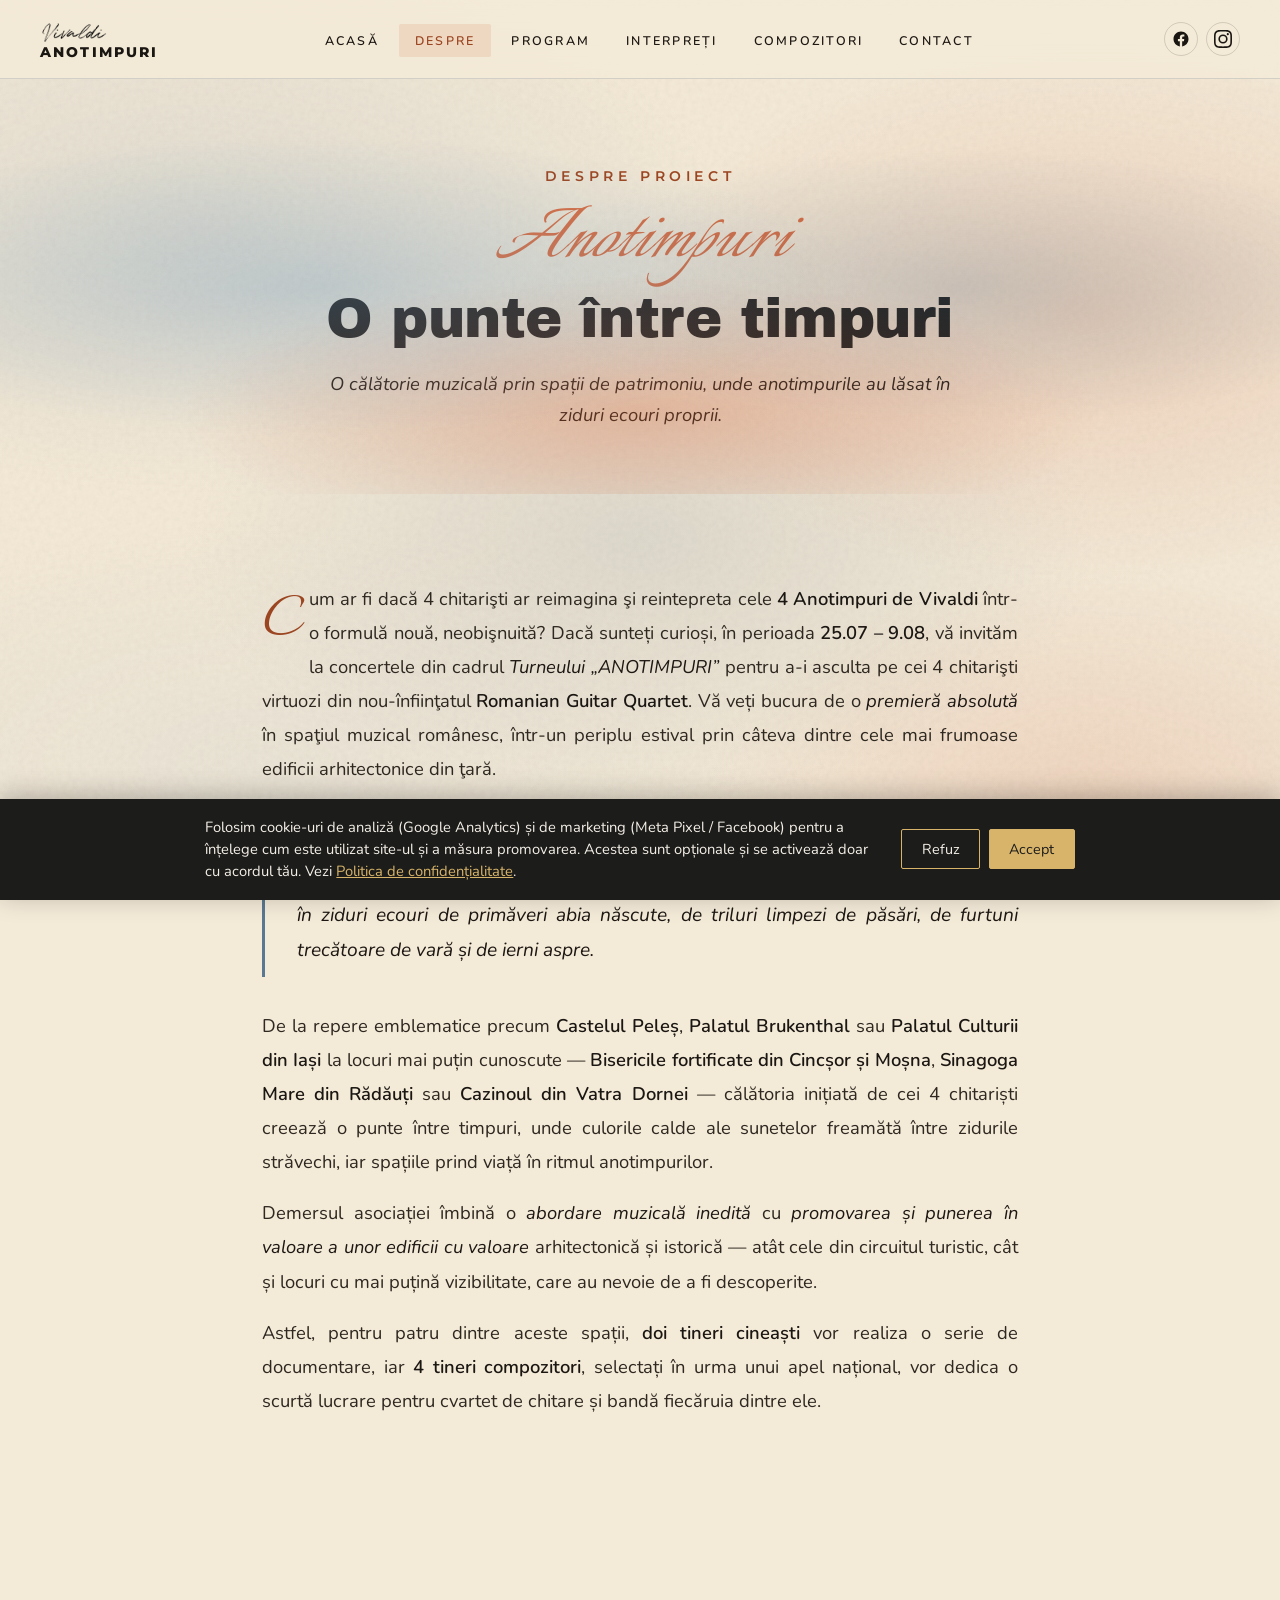
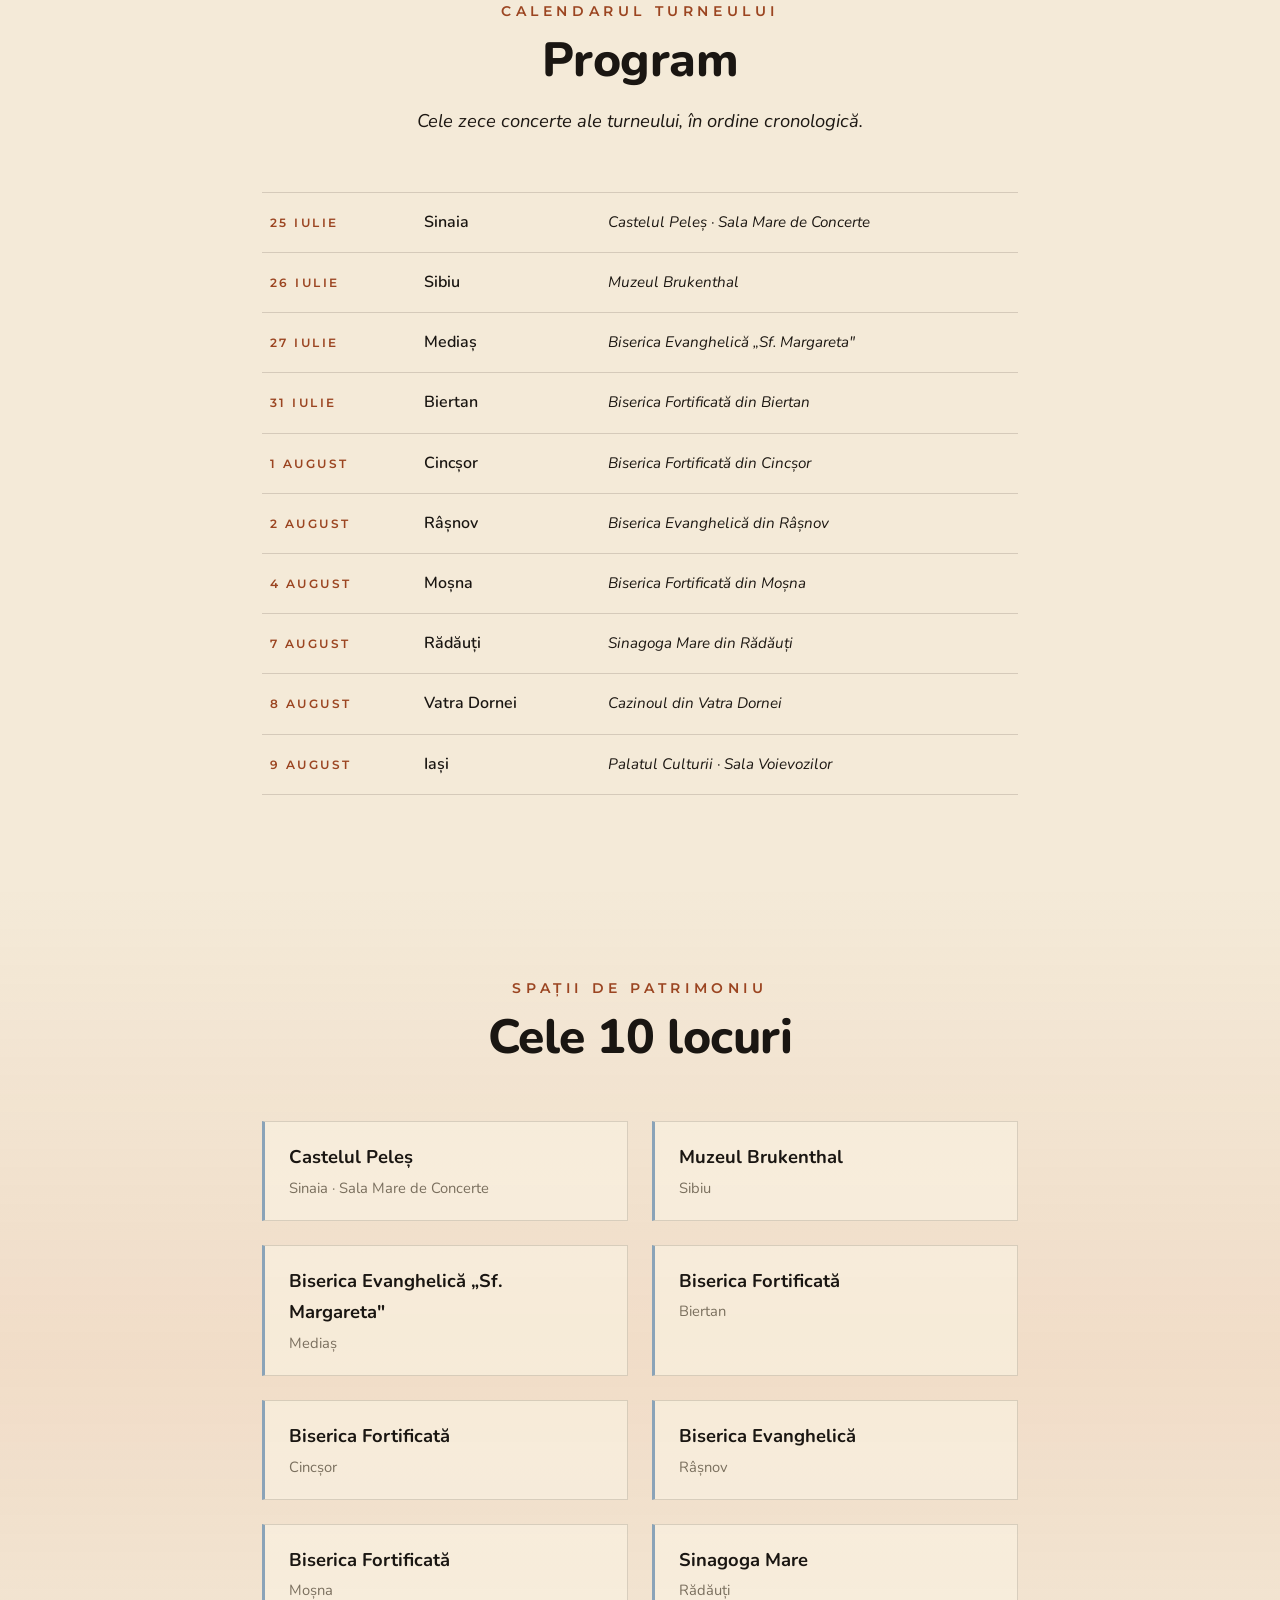
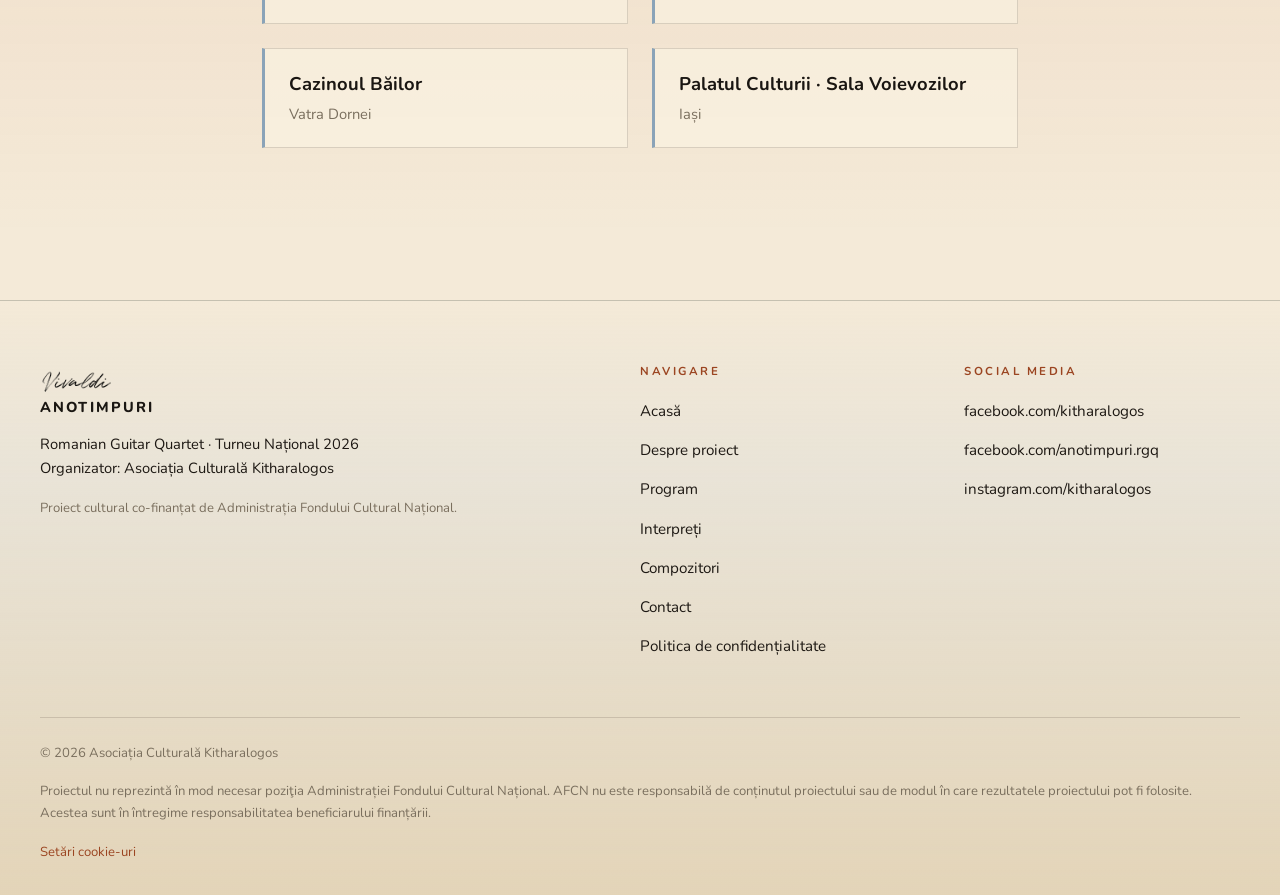
==== about.html @ 68e01230 "Update content and legal disclaimers across multiple pages; enhance cookie consent handling with Met" ====
<!DOCTYPE html>
<html lang="ro">
<head>
  <meta charset="UTF-8">
  <meta name="viewport" content="width=device-width, initial-scale=1.0">
  <title>Despre Proiect — ANOTIMPURI / Vivaldi · Romanian Guitar Quartet</title>
  <meta name="description" content="Despre turneul Anotimpuri: o călătorie muzicală prin 10 edificii de patrimoniu, cu lucrări noi pentru cvartet de chitare și bandă.">
  <link rel="stylesheet" href="css/styles.css">
</head>
<body>

  <!-- HEADER -->
  <header class="site-header">
    <div class="header-inner">
      <a href="index.html" class="site-logo">
        <span class="script-mark">Vivaldi</span>
        Anotimpuri
      </a>
      <nav class="site-nav" id="main-nav">
        <ul>
          <li><a href="index.html">Acasă</a></li>
          <li><a href="about.html" class="active">Despre</a></li>
          <li><a href="index.html#concerte">Program</a></li>
          <li><a href="index.html#muzicieni">Interpreți</a></li>
          <li><a href="index.html#compozitori">Compozitori</a></li>
          <li><a href="contact.html">Contact</a></li>
        </ul>
      </nav>
      <div class="header-social">
        <a href="https://www.facebook.com/anotimpuri.rgq" target="_blank" rel="noopener" aria-label="Facebook Anotimpuri">
          <svg viewBox="0 0 24 24" width="18" height="18" fill="currentColor" aria-hidden="true">
            <path d="M22 12c0-5.523-4.477-10-10-10S2 6.477 2 12c0 4.991 3.657 9.128 8.438 9.879V14.89h-2.54V12h2.54V9.797c0-2.506 1.492-3.89 3.777-3.89 1.094 0 2.238.195 2.238.195v2.46h-1.261c-1.243 0-1.63.771-1.63 1.562V12h2.773l-.443 2.89h-2.33v6.989C18.343 21.128 22 16.991 22 12z"/>
          </svg>
        </a>
        <a href="https://www.instagram.com/kitharalogos/" target="_blank" rel="noopener" aria-label="Instagram Kitharalogos">
          <svg viewBox="0 0 24 24" width="18" height="18" fill="currentColor" aria-hidden="true">
            <path d="M12 2.163c3.204 0 3.584.012 4.85.07 1.366.062 2.633.336 3.608 1.311.975.975 1.249 2.242 1.311 3.608.058 1.266.07 1.646.07 4.85s-.012 3.584-.07 4.85c-.062 1.366-.336 2.633-1.311 3.608-.975.975-2.242 1.249-3.608 1.311-1.266.058-1.646.07-4.85.07s-3.584-.012-4.85-.07c-1.366-.062-2.633-.336-3.608-1.311-.975-.975-1.249-2.242-1.311-3.608-.058-1.266-.07-1.646-.07-4.85s.012-3.584.07-4.85c.062-1.366.336-2.633 1.311-3.608.975-.975 2.242-1.249 3.608-1.311 1.266-.058 1.646-.07 4.85-.07M12 0C8.741 0 8.332.014 7.052.072 5.197.157 3.355.673 2.014 2.014.673 3.355.157 5.197.072 7.052.014 8.332 0 8.741 0 12s.014 3.668.072 4.948c.085 1.855.601 3.697 1.942 5.038 1.341 1.341 3.183 1.857 5.038 1.942C8.332 23.986 8.741 24 12 24s3.668-.014 4.948-.072c1.855-.085 3.697-.601 5.038-1.942 1.341-1.341 1.857-3.183 1.942-5.038.058-1.28.072-1.689.072-4.948s-.014-3.668-.072-4.948c-.085-1.855-.601-3.697-1.942-5.038C20.645.673 18.803.157 16.948.072 15.668.014 15.259 0 12 0zm0 5.838a6.162 6.162 0 100 12.324 6.162 6.162 0 000-12.324zM12 16a4 4 0 110-8 4 4 0 010 8zm6.406-11.845a1.44 1.44 0 100 2.881 1.44 1.44 0 000-2.881z"/>
          </svg>
        </a>
      </div>
      <button class="hamburger" id="hamburger" aria-label="Deschide meniul">
        <span></span><span></span><span></span>
      </button>
    </div>
  </header>

  <main>

    <!-- PAGE HERO -->
    <section class="page-hero">
      <div class="container container--narrow">
        <span class="eyebrow">Despre proiect</span>
        <div class="script">Anotimpuri</div>
        <h1>O punte între timpuri</h1>
        <p class="subtitle">
          O călătorie muzicală prin spații de patrimoniu, unde anotimpurile au lăsat
          în ziduri ecouri proprii.
        </p>
      </div>
    </section>

    <!-- CONCEPT -->
    <section class="section">
      <div class="container container--narrow">
        <div class="about-text reveal">
          <p>
            Cum ar fi dacă 4 chitarişti ar reimagina şi reintepreta cele <strong>4 Anotimpuri de Vivaldi</strong>
             într-o formulă nouă, neobişnuită? Dacă sunteți curioși, în perioada <strong>25.07 – 9.08</strong>, vă invităm
              la concertele din cadrul <em>Turneului „ANOTIMPURI”</em> pentru a-i asculta pe cei 4 chitarişti virtuozi din 
              nou-înfiinţatul <strong>Romanian Guitar Quartet</strong>.  Vă veți bucura de o <em>premieră absolută</em> 
              în spaţiul muzical românesc, într-un periplu estival prin câteva dintre cele mai frumoase edificii arhitectonice din ţară.
          </p>

          <div class="quote-block">
            <em>Asociaţia Culturală Kitharalogos</em> propune o călătorie muzicală – 
            10 concerte în spații de patrimoniu, unde anotimpurile — asemenea lucrărilor lui
            Vivaldi — au lăsat în ziduri ecouri de primăveri abia născute, de triluri limpezi
            de păsări, de furtuni trecătoare de vară și de ierni aspre.
          </div>

          <p>
            De la repere emblematice precum <strong>Castelul Peleș</strong>, <strong>Palatul
            Brukenthal</strong> sau <strong>Palatul Culturii din Iași</strong> la locuri mai
            puțin cunoscute — <strong>Bisericile fortificate din Cincșor și Moșna</strong>,
            <strong>Sinagoga Mare din Rădăuți</strong> sau <strong>Cazinoul din Vatra
            Dornei</strong> — călătoria inițiată de cei 4 chitariști creează o punte între
            timpuri, unde culorile calde ale sunetelor freamătă între zidurile străvechi,
            iar spațiile prind viață în ritmul anotimpurilor.
          </p>

          <p>
            Demersul asociației îmbină o <em>abordare muzicală inedită</em> cu
            <em>promovarea și punerea în valoare a unor edificii cu valoare</em> arhitectonică și
            istorică — atât cele din circuitul turistic, cât și locuri cu mai puțină
            vizibilitate, care au nevoie de a fi descoperite.
          </p>

          <p>
            Astfel, pentru patru dintre aceste spații, <strong>doi tineri cineaști</strong>
            vor realiza o serie de documentare, iar <strong>4 tineri compozitori</strong>,
            selectați în urma unui apel național, vor dedica o scurtă lucrare pentru cvartet de
            chitare și bandă fiecăruia dintre ele.
          </p>
        </div>
      </div>
    </section>


    <!-- PROGRAM (compact view) -->
    <section class="section">
      <div class="container container--narrow">
        <div class="section-header reveal">
          <span class="eyebrow">Calendarul turneului</span>
          <h2>Program</h2>
          <p>Cele zece concerte ale turneului, în ordine cronologică.</p>
        </div>
        <ol class="program-list reveal">
          <li><span class="program-date">25 iulie</span><span class="program-city">Sinaia</span><span class="program-venue">Castelul Peleș · Sala Mare de Concerte</span></li>
          <li><span class="program-date">26 iulie</span><span class="program-city">Sibiu</span><span class="program-venue">Muzeul Brukenthal</span></li>
          <li><span class="program-date">27 iulie</span><span class="program-city">Mediaș</span><span class="program-venue">Biserica Evanghelică „Sf. Margareta"</span></li>
          <li><span class="program-date">31 iulie</span><span class="program-city">Biertan</span><span class="program-venue">Biserica Fortificată din Biertan</span></li>
          <li><span class="program-date">1 august</span><span class="program-city">Cincșor</span><span class="program-venue">Biserica Fortificată din Cincșor</span></li>
          <li><span class="program-date">2 august</span><span class="program-city">Râșnov</span><span class="program-venue">Biserica Evanghelică din Râșnov</span></li>
          <li><span class="program-date">4 august</span><span class="program-city">Moșna</span><span class="program-venue">Biserica Fortificată din Moșna</span></li>
          <li><span class="program-date">7 august</span><span class="program-city">Rădăuți</span><span class="program-venue">Sinagoga Mare din Rădăuți</span></li>
          <li><span class="program-date">8 august</span><span class="program-city">Vatra Dornei</span><span class="program-venue">Cazinoul din Vatra Dornei</span></li>
          <li><span class="program-date">9 august</span><span class="program-city">Iași</span><span class="program-venue">Palatul Culturii · Sala Voievozilor</span></li>
        </ol>
      </div>
    </section>

    <!-- VENUES -->
    <section class="section section--warm">
      <div class="container container--narrow">
        <div class="section-header reveal">
          <span class="eyebrow">Spații de patrimoniu</span>
          <h2>Cele 10 locuri</h2>
        </div>
        <div class="venue-list reveal">
          <div class="venue-item">
            <div class="name">Castelul Peleș</div>
            <div class="loc">Sinaia · Sala Mare de Concerte</div>
          </div>
          <div class="venue-item">
            <div class="name">Muzeul Brukenthal</div>
            <div class="loc">Sibiu</div>
          </div>
          <div class="venue-item">
            <div class="name">Biserica Evanghelică „Sf. Margareta"</div>
            <div class="loc">Mediaș</div>
          </div>
          <div class="venue-item">
            <div class="name">Biserica Fortificată</div>
            <div class="loc">Biertan</div>
          </div>
          <div class="venue-item">
            <div class="name">Biserica Fortificată</div>
            <div class="loc">Cincșor</div>
          </div>
          <div class="venue-item">
            <div class="name">Biserica Evanghelică</div>
            <div class="loc">Râșnov</div>
          </div>
          <div class="venue-item">
            <div class="name">Biserica Fortificată</div>
            <div class="loc">Moșna</div>
          </div>
          <div class="venue-item">
            <div class="name">Sinagoga Mare</div>
            <div class="loc">Rădăuți</div>
          </div>
          <div class="venue-item">
            <div class="name">Cazinoul Băilor</div>
            <div class="loc">Vatra Dornei</div>
          </div>
          <div class="venue-item">
            <div class="name">Palatul Culturii · Sala Voievozilor</div>
            <div class="loc">Iași</div>
          </div>
        </div>
      </div>
    </section>

  </main>

  <!-- FOOTER -->
  <footer class="site-footer">
    <div class="footer-inner">
      <div class="footer-grid">
        <div class="footer-brand">
          <span class="logo">
            <span class="script-mark">Vivaldi</span>
            Anotimpuri
          </span>
          <p>
            Romanian Guitar Quartet · Turneu Național 2026<br>
            Organizator: Asociația Culturală Kitharalogos
          </p>
          <p style="font-size:0.82rem; margin-top:1rem; color:var(--warm-grey);">
            Proiect cultural co-finanțat de Administrația Fondului Cultural Național.
          </p>
        </div>
        <div class="footer-col">
          <h4>Navigare</h4>
          <ul>
            <li><a href="index.html">Acasă</a></li>
            <li><a href="about.html">Despre proiect</a></li>
            <li><a href="index.html#concerte">Program</a></li>
            <li><a href="index.html#interpreti">Interpreți</a></li>
            <li><a href="index.html#compozitori">Compozitori</a></li>
            <li><a href="contact.html">Contact</a></li>
            <li><a href="confidentialitate.html">Politica de confidențialitate</a></li>
          </ul>
        </div>
        <div class="footer-col">
          <h4>Social media</h4>
          <ul>
            <li><a href="https://www.facebook.com/kitharalogos" target="_blank" rel="noopener">facebook.com/kitharalogos</a></li>
            <li><a href="https://www.facebook.com/anotimpuri.rgq" target="_blank" rel="noopener">facebook.com/anotimpuri.rgq</a></li>
            <li><a href="https://www.instagram.com/kitharalogos/" target="_blank" rel="noopener">instagram.com/kitharalogos</a></li>
          </ul>
        </div>
      </div>
      <div class="footer-bottom">
        <span>© 2026 Asociația Culturală Kitharalogos</span>
        <span>Proiectul nu reprezintă în mod necesar poziţia Administrației Fondului Cultural Național. AFCN nu este responsabilă de conținutul proiectului sau de modul în care rezultatele proiectului pot fi folosite. Acestea sunt în întregime responsabilitatea beneficiarului finanțării.</span>
      </div>
    </div>
  </footer>

  <script src="js/main.js" defer></script>
</body>
</html>
---- css/styles.css ----
/* =============================================
   STYLES.CSS — Anotimpuri / Vivaldi
   Romanian Guitar Quartet — National Tour
   Watercolor on aged plaster aesthetic
   ============================================= */

/* --- FONTS --- */
@import url('https://fonts.googleapis.com/css2?family=Italianno&family=Archivo+Black&family=Montserrat:wght@400;500;600;700;800&family=Nunito:ital,wght@0,400;0,500;0,600;0,700;0,800;1,400;1,500&display=swap');

/* --- CSS VARIABLES --- */
:root {
  /* Paper & plaster background tones */
  --paper:        #f4ead8;
  --paper-warm:   #ede0c8;
  --paper-deep:   #e3d4b8;
  --plaster:      #d8c7a8;

  /* Watercolor seasonal accents (from poster) */
  --spring:       #9bb39a;   /* sage / olive green */
  --spring-deep:  #6f8a72;
  --summer:       #d66a3f;   /* intense terracotta / burnt orange */
  --summer-deep:  #9b4521;   /* deep burnt sienna */
  --autumn:       #c98a85;   /* dusty rose */
  --autumn-deep:  #a36560;

  /* Blue range — pulled from the poster's central slate panel */
  --winter:       #8aa3b8;   /* dusty periwinkle (main blue) */
  --winter-deep:  #5a7891;   /* deeper slate */
  --winter-soft:  #b8c7d4;   /* washed pale blue */
  --winter-mist:  #d8e0e8;   /* very pale, for tints */

  /* Neutrals */
  --ink:          #1a1612;
  --ink-soft:     #2e2820;
  --charcoal:     #1d1813;
  --warm-grey:    #7a6f5e;
  --mist:         #a89b86;
  --cream:        #faf3e3;

  /* Functional */
  --line:         rgba(74, 63, 51, 0.18);
  --line-strong:  rgba(74, 63, 51, 0.35);

  /* Free-font mapping aligned to designer's spec (Fonturi.docx).
     Replacements where the original (paid/restricted) font isn't available free:
       Quentin       → Italianno         (script display)
       Utendo Bold   → Archivo Black     (bold geometric display title)
       Montserrat    → Montserrat        (exact match)
       TT Rounds Neue→ Nunito            (closest free rounded geometric sans)
       Coolvetica    → Montserrat 600    (no good free match; same family for now) */
  --font-display:  'Italianno', cursive;                       /* script — Vivaldi */
  --font-title:    'Archivo Black', 'Montserrat', sans-serif;  /* ANOTIMPURI display title */
  --font-brand:    'Montserrat', sans-serif;                   /* brand, artist names */
  --font-heading:  'Nunito', 'Montserrat', sans-serif;         /* section headings, eyebrows fallback */
  --font-names:    'Nunito', 'Montserrat', sans-serif;         /* composer/location names */
  --font-eyebrow:  'Montserrat', sans-serif;                   /* eyebrow labels */
  --font-body:     'Nunito', sans-serif;                       /* body */

  --transition:   0.4s cubic-bezier(0.4, 0, 0.2, 1);
  --shadow-soft:  0 4px 30px rgba(74, 63, 51, 0.08);
  --shadow-warm:  0 8px 40px rgba(155, 69, 33, 0.22);
  --shadow-cool:  0 8px 40px rgba(90, 120, 145, 0.18);
}

/* --- RESET & BASE --- */
*, *::before, *::after { box-sizing: border-box; margin: 0; padding: 0; }

html { scroll-behavior: smooth; font-size: 16px; }

body {
  background-color: var(--paper);
  color: var(--ink-soft);
  font-family: var(--font-body);
  font-size: 1.15rem;
  line-height: 1.7;
  overflow-x: hidden;
  position: relative;
}

/* Watercolor wash background */
body::before {
  content: '';
  position: fixed;
  inset: 0;
  background:
    radial-gradient(ellipse 70% 50% at 15% 25%, rgba(138, 163, 184, 0.18) 0%, transparent 60%),
    radial-gradient(ellipse 60% 50% at 85% 35%, rgba(214, 106, 63, 0.18) 0%, transparent 60%),
    radial-gradient(ellipse 55% 45% at 50% 60%, rgba(90, 120, 145, 0.14) 0%, transparent 65%),
    radial-gradient(ellipse 65% 45% at 20% 85%, rgba(184, 199, 212, 0.16) 0%, transparent 60%),
    radial-gradient(ellipse 50% 45% at 85% 90%, rgba(214, 106, 63, 0.16) 0%, transparent 60%);
  pointer-events: none;
  z-index: 0;
}

/* Paper grain texture */
body::after {
  content: '';
  position: fixed;
  inset: 0;
  background-image: url("data:image/svg+xml,%3Csvg viewBox='0 0 200 200' xmlns='http://www.w3.org/2000/svg'%3E%3Cfilter id='n'%3E%3CfeTurbulence type='fractalNoise' baseFrequency='0.85' numOctaves='3' stitchTiles='stitch'/%3E%3CfeColorMatrix values='0 0 0 0 0.2 0 0 0 0 0.15 0 0 0 0 0.08 0 0 0 0.15 0'/%3E%3C/filter%3E%3Crect width='100%25' height='100%25' filter='url(%23n)'/%3E%3C/svg%3E");
  opacity: 0.35;
  pointer-events: none;
  mix-blend-mode: multiply;
  z-index: 1;
}

main, header, footer { position: relative; z-index: 2; }

/* --- TYPOGRAPHY --- */
h1, h2, h3, h4, h5 {
  font-family: var(--font-heading);
  font-weight: 800;
  color: var(--ink);
  letter-spacing: -0.01em;
  line-height: 1.15;
}

h1 { font-size: clamp(2.6rem, 6vw, 5rem); }
h2 { font-size: clamp(1.9rem, 4vw, 3rem); }
h3 { font-size: clamp(1.2rem, 2.2vw, 1.5rem); }
h4 { font-size: 1.05rem; letter-spacing: 0.05em; }

p { margin-bottom: 1.1rem; }
p:last-child { margin-bottom: 0; }

a { color: var(--summer-deep); text-decoration: none; transition: color var(--transition); }
a:hover { color: var(--autumn-deep); }

strong { color: var(--ink); font-weight: 600; }
em { font-style: italic; color: var(--charcoal); }

.script {
  font-family: var(--font-display);
  font-weight: 200;
  font-style: italic;
}

.eyebrow {
  display: inline-block;
  font-family: var(--font-eyebrow);
  font-size: 0.9rem;
  letter-spacing: 0.32em;
  text-transform: uppercase;
  color: var(--summer-deep);
  font-weight: 600;
  margin-bottom: 1rem;
}

.divider {
  width: 60px;
  height: 1px;
  background: var(--line-strong);
  margin: 1.5rem auto;
}

.divider-ornament {
  text-align: center;
  margin: 2rem 0;
  position: relative;
}
.divider-ornament span {
  font-family: var(--font-display);
  font-size: 1.4rem;
  color: var(--summer);
  display: inline-block;
  padding: 0 1.5rem;
  background: var(--paper);
  position: relative;
  z-index: 1;
}
.divider-ornament::after {
  content: '';
  position: absolute;
  top: 50%;
  left: 0; right: 0;
  height: 1px;
  background: linear-gradient(90deg, transparent, var(--line-strong), transparent);
}

/* --- LAYOUT --- */
.container {
  max-width: 1200px;
  margin: 0 auto;
  padding: 0 2rem;
}
.container--narrow { max-width: 820px; }
.container--wide   { max-width: 1080px; }
.section { padding: 5.5rem 0; position: relative; }
.section--cream { background: linear-gradient(180deg, transparent, rgba(250, 243, 227, 0.5), transparent); }
.section--warm  { background: linear-gradient(180deg, transparent, rgba(214, 106, 63, 0.10), transparent); }
.section--cool  { background: linear-gradient(180deg, transparent, rgba(184, 199, 212, 0.28), transparent); }
.grid-2 { display: grid; grid-template-columns: 1fr 1fr; gap: 3rem; }
.grid-3 { display: grid; grid-template-columns: repeat(3, 1fr); gap: 2rem; }
.grid-4 { display: grid; grid-template-columns: repeat(4, 1fr); gap: 1.5rem; }

@media (max-width: 900px) {
  .grid-2, .grid-3, .grid-4 { grid-template-columns: 1fr; }
}
@media (max-width: 640px) {
  .container { padding: 0 1.2rem; }
  .section { padding: 3.5rem 0; }
}

/* --- HEADER / NAV --- */
.site-header {
  position: sticky;
  top: 0;
  z-index: 100;
  background: rgba(244, 234, 216, 0.85);
  backdrop-filter: blur(14px);
  -webkit-backdrop-filter: blur(14px);
  border-bottom: 1px solid rgba(90, 120, 145, 0.22);
  padding: 0 2rem;
}
.header-inner {
  max-width: 1200px;
  margin: 0 auto;
  display: flex;
  align-items: center;
  justify-content: space-between;
  height: 78px;
}
.site-logo {
  font-family: var(--font-brand);
  font-size: 0.9rem;
  font-weight: 800;
  color: var(--ink);
  letter-spacing: 0.15em;
  text-transform: uppercase;
  line-height: 1.1;
}
.site-logo .script-mark {
  /* Brushy "Vivaldi" PNG — text stays in DOM for SEO/a11y, image displays visually */
  display: block;
  background-image: url('vivaldi-mark.png');
  background-repeat: no-repeat;
  background-position: left center;
  background-size: contain;
  width: clamp(48px, 5.5vw, 72px);
  aspect-ratio: 360 / 148;
  color: transparent;
  font-size: 0;
  line-height: 0;
  margin-bottom: -0.1rem;
  user-select: none;
}

.site-nav ul { list-style: none; display: flex; gap: 0.25rem; }
.site-nav a {
  font-family: var(--font-heading);
  font-size: 0.78rem;
  font-weight: 600;
  letter-spacing: 0.18em;
  text-transform: uppercase;
  color: var(--charcoal);
  padding: 0.5rem 1rem;
  border-radius: 2px;
  transition: color var(--transition), background var(--transition);
}
.site-nav a:hover,
.site-nav a.active {
  color: var(--summer-deep);
  background: rgba(214, 106, 63, 0.14);
}

.hamburger {
  display: none;
  flex-direction: column;
  gap: 5px;
  cursor: pointer;
  padding: 4px;
  background: none;
  border: none;
}
.hamburger span {
  display: block;
  width: 26px; height: 2px;
  background: var(--ink);
  transition: var(--transition);
}

.header-social {
  display: flex;
  align-items: center;
  gap: 0.5rem;
  margin-left: 1.5rem;
}
.header-social a {
  display: inline-flex;
  align-items: center;
  justify-content: center;
  width: 34px;
  height: 34px;
  border-radius: 50%;
  color: var(--ink);
  background: transparent;
  border: 1px solid rgba(26, 22, 18, 0.15);
  transition: var(--transition);
}
.header-social a:hover {
  color: var(--summer-deep);
  border-color: var(--summer-deep);
  background: rgba(214, 106, 63, 0.08);
}
.header-social svg { display: block; }

@media (max-width: 640px) {
  .header-social { margin-left: 0.5rem; gap: 0.35rem; }
  .header-social a { width: 30px; height: 30px; }
}

@media (max-width: 900px) {
  .hamburger { display: flex; }
  .site-nav {
    display: none;
    position: absolute;
    top: 78px; left: 0; right: 0;
    background: var(--paper);
    border-bottom: 1px solid var(--line);
    padding: 1rem 0;
  }
  .site-nav.open { display: block; }
  .site-nav ul { flex-direction: column; gap: 0; }
  .site-nav a { display: block; padding: 0.9rem 2rem; }
}

/* --- HERO --- */
.hero {
  position: relative;
  min-height: 92vh;
  display: flex;
  align-items: center;
  justify-content: center;
  text-align: center;
  overflow: hidden;
  padding: 4rem 1.5rem;
}
.hero-bg {
  position: absolute;
  inset: 0;
  background-image: url('hero-poster.jpg');
  background-size: cover;
  background-position: right center;
  background-repeat: no-repeat;
}
/* Semi-transparent warm wash over the poster to keep text legible */
.hero-bg::before {
  content: '';
  position: absolute;
  inset: 0;
  background: linear-gradient(
    135deg,
    rgba(214, 234, 216, 0.55) 0%,
    rgba(244, 234, 216, 0.40) 40%,
    rgba(90, 120, 216, 0.30) 100%
  );
}
.hero-content {
  position: relative;
  z-index: 2;
  max-width: 900px;
  animation: fadeUp 1.2s ease both;
}
.hero-script {
  /* The text "Vivaldi" remains in the DOM for SEO/accessibility,
     but visually replaced by the hand-painted PNG */
  font-family: var(--font-display);
  font-size: clamp(4.5rem, 14vw, 11rem);
  line-height: 0.85;
  margin-bottom: 0.5rem;
  letter-spacing: -0.02em;
  position: relative;
  display: inline-block;
  /* Hide the text, replace with image */
  color: transparent;
  background-image: url('vivaldi-title.png');
  background-repeat: no-repeat;
  background-position: center;
  background-size: contain;
  /* Image is ~2.44:1 (1400×575). Width-driven; height follows aspect-ratio. */
  width: clamp(280px, 50vw, 700px);
  aspect-ratio: 1400 / 575;
  height: auto;
  user-select: none;
}
.hero-script::after {
  display: none;
}
.hero h1 {
  font-family: var(--font-title);
  font-weight: 200; /* Archivo Black is only weight 200 (it's already very heavy) */
  font-size: clamp(2.5rem, 7vw, 6rem);
  color: var(--ink);
  margin: 1rem 0 0.5rem;
  letter-spacing: -0.02em;
}
.hero-subtitle {
  font-family: var(--font-brand);
  font-weight: 700;
  font-size: clamp(1.1rem, 3vw, 1.8rem);
  font-weight: 500;
  color: var(--charcoal);
  margin-bottom: 1.5rem;
}
.hero-meta {
  font-family: var(--font-eyebrow);
  font-size: clamp(0.95rem, 1.4vw, 1.25rem);
  letter-spacing: 0.28em;
  color: var(--summer-deep);
  text-transform: uppercase;
  font-weight: 600;
  margin: 2rem 0 1rem;
}
.hero-tagline {
  font-family: var(--font-body);
  font-style: italic;
  font-size: clamp(1.1rem, 1.5vw, 1.5rem);
  font-weight: 200;
  color: var(--charcoal);
  max-width: 640px;
  margin: 1.5rem auto 2.5rem;
}
/* Larger eyebrow only inside the hero */
.hero .eyebrow {
  font-size: clamp(0.95rem, 1.4vw, 1.25rem);
  letter-spacing: 0.3em;
  margin-bottom: 1.5rem;
}

/* --- BUTTONS --- */
.btn {
  display: inline-block;
  font-family: var(--font-heading);
  font-size: 0.78rem;
  font-weight: 600;
  letter-spacing: 0.22em;
  text-transform: uppercase;
  padding: 0.95rem 2.2rem;
  border: 1.5px solid var(--ink);
  color: var(--ink);
  transition: all var(--transition);
  cursor: pointer;
  background: transparent;
}
.btn:hover {
  background: var(--ink);
  color: var(--cream);
  transform: translateY(-2px);
  box-shadow: var(--shadow-warm);
}
.btn--filled {
  background: var(--ink);
  color: var(--cream);
}
.btn--filled:hover {
  background: var(--summer-deep);
  border-color: var(--summer-deep);
  color: var(--cream);
}
.btn--coral {
  border-color: var(--summer-deep);
  color: var(--summer-deep);
}
.btn--coral:hover {
  background: var(--summer-deep);
  color: var(--cream);
}
.btn--small {
  padding: 0.55rem 1.2rem;
  font-size: 0.68rem;
}
.btn-group { display: flex; gap: 1rem; flex-wrap: wrap; justify-content: center; }

/* --- SECTION HEADERS --- */
.section-header { text-align: center; margin-bottom: 3.5rem; }
.section-header .eyebrow { margin-bottom: 0.6rem; }
.section-header h2 { margin-bottom: 1rem; }
.section-header p { color: var(--charcoal); max-width: 620px; margin: 0 auto; font-style: italic; }
.section-header .script {
  font-size: 3rem;
  color: var(--summer);
  line-height: 0.8;
  display: block;
  margin-bottom: 0.5rem;
}

/* --- CARDS --- */
.card {
  background: rgba(250, 243, 227, 0.6);
  border: 1px solid var(--line);
  padding: 2rem;
  transition: all var(--transition);
  position: relative;
  overflow: hidden;
  backdrop-filter: blur(6px);
}
.card::before {
  content: '';
  position: absolute;
  top: 0; left: 0; right: 0;
  height: 3px;
  background: linear-gradient(90deg, var(--spring), var(--summer), var(--autumn), var(--winter));
  opacity: 0;
  transition: opacity var(--transition);
}
.card:hover {
  border-color: var(--summer);
  box-shadow: var(--shadow-warm);
  transform: translateY(-4px);
}
.card:hover::before { opacity: 1; }
.card h3 { margin-bottom: 0.5rem; }
.card p { font-size: 1rem; color: var(--charcoal); }

/* --- CONCERT / EVENT LIST --- */
.event-list { display: flex; flex-direction: column; }
.event-item {
  display: grid;
  grid-template-columns: 160px 1fr auto;
  gap: 2rem;
  align-items: center;
  padding: 1.6rem 0;
  border-bottom: 1px solid var(--line);
  transition: all var(--transition);
}
.event-item:hover {
  background: rgba(214, 106, 63, 0.12);
  padding-left: 1rem;
}
.event-date {
  font-family: var(--font-heading);
  font-size: 1rem;
  font-weight: 700;
  letter-spacing: 0.08em;
  color: var(--ink);
}
.event-date .time {
  display: block;
  color: var(--summer-deep);
  font-size: 0.78rem;
  font-weight: 500;
  margin-top: 0.25rem;
  letter-spacing: 0.1em;
}
.event-city {
  font-family: var(--font-names);
  font-weight: 600;
  font-family: var(--font-heading);
  font-size: 0.72rem;
  font-weight: 700;
  letter-spacing: 0.22em;
  text-transform: uppercase;
  color: var(--summer-deep);
  margin-bottom: 0.3rem;
}
.event-venue {
  font-family: var(--font-names);
  font-weight: 600;
  font-size: 1.05rem;
  color: var(--ink);
  font-weight: 500;
  font-family: var(--font-heading);
}
@media (max-width: 700px) {
  .event-item { grid-template-columns: 1fr; gap: 0.4rem; padding: 1.2rem 0; }
  .event-item:hover { padding-left: 0; }
}

/* --- MUSICIAN CARDS --- */
.musician-grid {
  display: grid;
  grid-template-columns: repeat(2, 1fr);
  gap: 2rem;
}
@media (max-width: 700px) { .musician-grid { grid-template-columns: 1fr; } }

.musician-card {
  display: block;
  background: rgba(250, 243, 227, 0.7);
  border: 1px solid var(--line);
  padding: 2.2rem;
  transition: all var(--transition);
  position: relative;
  color: inherit;
  text-decoration: none;
}
.musician-card:hover {
  border-color: var(--autumn);
  transform: translateY(-3px);
  box-shadow: var(--shadow-soft);
  text-decoration: none;
}
.musician-name {
  font-family: var(--font-brand);
  font-weight: 700;
  font-family: var(--font-heading);
  font-size: 1.4rem;
  font-weight: 800;
  color: var(--ink);
  margin-bottom: 0.5rem;
  letter-spacing: -0.01em;
}
.musician-role {
  display: inline-block;
  font-family: var(--font-heading);
  font-size: 0.7rem;
  font-weight: 600;
  letter-spacing: 0.2em;
  text-transform: uppercase;
  color: var(--summer-deep);
  background: rgba(214, 106, 63, 0.18);
  padding: 0.25rem 0.7rem;
  margin-bottom: 1rem;
  border-radius: 2px;
}
.musician-bio {
  font-size: 1rem;
  color: var(--charcoal);
  line-height: 1.65;
  text-align: justify;
  text-justify: auto;
}

/* --- COMPOSERS / SMALL CARDS --- */
.composer-grid {
  display: grid;
  grid-template-columns: repeat(4, 1fr);
  gap: 1.2rem;
}
@media (max-width: 900px) { .composer-grid { grid-template-columns: repeat(2, 1fr); } }
@media (max-width: 500px) { .composer-grid { grid-template-columns: 1fr; } }

.composer-card {
  display: block;
  text-align: center;
  padding: 1.5rem 1rem;
  background: rgba(250, 243, 227, 0.5);
  border: 1px solid var(--line);
  transition: all var(--transition);
  color: inherit;
  text-decoration: none;
}
.composer-card:hover {
  border-color: var(--winter-deep);
  background: rgba(138, 163, 184, 0.14);
  text-decoration: none;
}
.composer-card h3 {
  font-family: var(--font-names);
  font-weight: 500;
}
.composer-card .name {
  font-family: var(--font-heading);
  font-weight: 700;
  color: var(--ink);
  font-size: 0.95rem;
}

/* --- ABOUT / TEXT BLOCKS --- */
.about-text { 
  font-size: 1.15rem; 
  line-height: 1.85; 
  color: var(--ink-soft);
  text-align: justify;
 }
.about-text p:first-of-type::first-letter {
  font-family: var(--font-display);
  font-size: 4.5rem;
  float: left;
  line-height: 0.8;
  margin: 0.15em 0.12em 0 0;
  color: var(--summer-deep);
}
.quote-block {
  border-left: 3px solid var(--winter-deep);
  padding: 0.5rem 0 0.5rem 2rem;
  margin: 2rem 0;
  font-style: italic;
  font-size: 1.2rem;
  color: var(--charcoal);
  font-family: var(--font-body);
}

/* --- SEASONS SECTION --- */
.seasons-grid {
  display: grid;
  grid-template-columns: repeat(4, 1fr);
  gap: 1.5rem;
}
@media (max-width: 900px) { .seasons-grid { grid-template-columns: repeat(2, 1fr); } }
@media (max-width: 500px) { .seasons-grid { grid-template-columns: 1fr; } }

.season-card {
  padding: 2rem 1.5rem;
  text-align: center;
  border: 1px solid var(--line);
  background: rgba(250, 243, 227, 0.5);
  transition: all var(--transition);
  position: relative;
}
.season-card::before {
  content: '';
  position: absolute;
  top: 0; left: 0; right: 0;
  height: 4px;
  transition: opacity var(--transition);
}
.season-card.spring::before { background: var(--spring); }
.season-card.summer::before { background: var(--summer); }
.season-card.autumn::before { background: var(--autumn); }
.season-card.winter::before { background: var(--winter); }
.season-card:hover { transform: translateY(-4px); box-shadow: var(--shadow-soft); }

.season-script {
  font-family: var(--font-display);
  font-size: 3rem;
  line-height: 1;
  margin-bottom: 0.5rem;
}
.season-card.spring .season-script { color: var(--spring-deep); }
.season-card.summer .season-script { color: var(--summer-deep); }
.season-card.autumn .season-script { color: var(--autumn-deep); }
.season-card.winter .season-script { color: var(--winter-deep); }

.season-card h3 {
  font-size: 1rem;
  letter-spacing: 0.18em;
  text-transform: uppercase;
  margin-bottom: 0.6rem;
}
.season-card p { font-size: 0.95rem; color: var(--charcoal); }

/* --- CONTACT FORM --- */
.form-group { margin-bottom: 1.5rem; }
.form-group label {
  display: block;
  font-family: var(--font-heading);
  font-size: 0.72rem;
  font-weight: 600;
  letter-spacing: 0.22em;
  text-transform: uppercase;
  color: var(--charcoal);
  margin-bottom: 0.5rem;
}
.form-group input,
.form-group textarea,
.form-group select {
  width: 100%;
  background: rgba(250, 243, 227, 0.7);
  border: 1px solid var(--line);
  color: var(--ink);
  padding: 0.9rem 1.2rem;
  font-family: var(--font-body);
  font-size: 1.05rem;
  transition: border-color var(--transition), background var(--transition);
  outline: none;
  -webkit-appearance: none;
  appearance: none;
}
.form-group input:focus,
.form-group textarea:focus,
.form-group select:focus {
  border-color: var(--winter-deep);
  background: var(--cream);
  box-shadow: 0 0 0 3px rgba(138, 163, 184, 0.18);
}
.form-group textarea { min-height: 160px; resize: vertical; }

/* --- PAGE HERO (sub-pages) --- */
.page-hero {
  padding: 5rem 2rem 4rem;
  text-align: center;
  position: relative;
  overflow: hidden;
}
.page-hero::before {
  content: '';
  position: absolute;
  inset: 0;
  background:
    radial-gradient(ellipse 70% 60% at 25% 50%, rgba(120, 157, 187, 0.35) 0%, transparent 60%),
    radial-gradient(ellipse 60% 55% at 75% 50%, rgba(90, 120, 145, 0.25) 0%, transparent 60%),
    radial-gradient(ellipse 60% 55% at 50% 80%, rgba(214, 106, 63, 0.35) 0%, transparent 60%);
}
.page-hero .script {
  font-size: clamp(3rem, 7vw, 5.5rem);
  color: var(--summer);
  line-height: 0.85;
  margin-bottom: 0.5rem;
}
.page-hero h1 { font-family: var(--font-title); font-weight: 200; font-size: clamp(2rem, 5vw, 3.5rem); }
.page-hero .subtitle { font-style: italic; color: var(--charcoal); margin-top: 1rem; font-size: 1.15rem; max-width: 640px; margin-left: auto; margin-right: auto; }

/* --- VENUE LIST WITH PHOTOS PLACEHOLDER --- */
.venue-list {
  display: grid;
  grid-template-columns: repeat(2, 1fr);
  gap: 1.5rem;
  margin-top: 2rem;
}
@media (max-width: 700px) { .venue-list { grid-template-columns: 1fr; } }
.venue-item {
  padding: 1.2rem 1.5rem;
  background: rgba(250, 243, 227, 0.6);
  border: 1px solid var(--line);
  border-left: 3px solid var(--winter);
  transition: all var(--transition);
}
.venue-item:hover {
  border-left-color: var(--winter-deep);
  background: rgba(184, 199, 212, 0.18);
}
.venue-item .name {
  font-family: var(--font-heading);
  font-weight: 700;
  color: var(--ink);
  margin-bottom: 0.2rem;
}
.venue-item .loc { font-size: 0.92rem; color: var(--warm-grey); }

/* --- PROGRAM LIST (compact, About page) --- */
.program-list {
  list-style: none;
  padding: 0;
  margin: 0;
  border-top: 1px solid var(--line);
}
.program-list li {
  display: grid;
  grid-template-columns: 130px 160px 1fr;
  gap: 1.5rem;
  align-items: baseline;
  padding: 1rem 0.5rem;
  border-bottom: 1px solid var(--line);
  transition: background var(--transition);
}
.program-list li:hover {
  background: rgba(214, 106, 63, 0.05);
}
.program-date {
  font-family: var(--font-eyebrow);
  font-size: 0.78rem;
  letter-spacing: 0.2em;
  text-transform: uppercase;
  font-weight: 600;
  color: var(--summer-deep);
}
.program-city {
  font-family: var(--font-names);
  font-weight: 600;
  font-size: 1rem;
  color: var(--ink);
}
.program-venue {
  font-size: 0.95rem;
  color: var(--charcoal);
  font-style: italic;
}
@media (max-width: 600px) {
  .program-list li {
    grid-template-columns: 1fr;
    gap: 0.25rem;
    padding: 1rem 0.25rem;
  }
}

/* --- PROFILE PAGES (musicians, composers) --- */
.profile-layout {
  display: block;
  margin-bottom: 3rem;
}
.profile-photo {
  position: relative;
  width: 100%;
  max-width: 360px;
  margin: 0 auto 2.5rem;
  aspect-ratio: 4 / 5;
  background: rgba(250, 243, 227, 0.7);
  border: 1px solid var(--line);
  overflow: hidden;
}
.profile-photo img {
  display: block;
  width: 100%;
  height: 100%;
  object-fit: cover;
}
.profile-photo-placeholder {
  position: absolute;
  inset: 0;
  align-items: center;
  justify-content: center;
  font-family: var(--font-eyebrow);
  font-size: 0.8rem;
  letter-spacing: 0.3em;
  text-transform: uppercase;
  color: var(--warm-grey);
  background: rgba(244, 234, 216, 0.7);
}
.profile-bio {
  max-width: 760px;
  margin: 0 auto;
}
.profile-bio p {
  margin-bottom: 1.2rem;
  font-size: 1.05rem;
  line-height: 1.75;
  color: var(--charcoal);
  text-align: justify;
}
.profile-bio p:first-of-type {
    margin-bottom: 1.2rem;
  font-size: 1.05rem;
  line-height: 1.75;
  color: var(--charcoal);
}

.back-link {
  margin-top: 2rem;
}

@media (max-width: 700px) {
  .profile-photo {
    max-width: 280px;
  }
}

/* --- PARTNERS --- */
.partners {
  margin-top: 4rem;
  padding-top: 3rem;
  border-top: 1px solid var(--line);
}
.partners h4 {
  font-family: var(--font-heading);
  font-size: 0.72rem;
  letter-spacing: 0.28em;
  text-transform: uppercase;
  color: var(--summer-deep);
  margin-bottom: 1rem;
  text-align: center;
}
.partners p {
  text-align: center;
  color: var(--charcoal);
  font-size: 0.98rem;
  line-height: 1.8;
  max-width: 920px;
  margin: 0 auto 2rem;
}

.partner-logos {
  display: block;
  width: 100%;
  max-width: 1100px;
  height: auto;
  margin: 1.5rem auto 0;
  opacity: 0.95;
  transition: opacity var(--transition);
  /* Logos use real PNG transparency, no blend mode needed */
}
.partner-logos:hover { opacity: 1; }

.partner-logos--narrow { max-width: 720px; }

/* Single standalone logo (e.g. Kitharalogos) — smaller than partner strips */
.partner-logos--logo {
  max-width: 220px;
  margin: 1rem auto 0;   /* centered */
}

/* Small badge for self-contained logos (e.g. AFCN, which carries its own background) */
.logo-badge {
  display: block;
  margin: 1rem auto 0;   /* centered */
  padding: 0.75rem;
  border-radius: 4px;
  border: 1px solid rgba(26, 22, 18, 0.08);
  width: fit-content;
}
.logo-badge img {
  display: block;
  width: 100%;
  max-width: 160px;
  height: auto;
}
.logo-badge--dark { background: var(--ink); }
.logo-badge--light { background: #ffffff; }

/* --- FOOTER --- */
.site-footer {
  background: linear-gradient(180deg, transparent, rgba(184, 199, 212, 0.18) 30%, var(--paper-deep));
  border-top: 1px solid rgba(90, 120, 145, 0.22);
  padding: 4rem 2rem 2rem;
  margin-top: 4rem;
}
.footer-inner { max-width: 1200px; margin: 0 auto; }
.footer-grid {
  display: grid;
  grid-template-columns: 2fr 1fr 1fr;
  gap: 3rem;
  margin-bottom: 3rem;
}
.footer-brand .logo {
  font-family: var(--font-heading);
  font-weight: 800;
  font-size: 0.9rem;
  color: var(--ink);
  letter-spacing: 0.15em;
  text-transform: uppercase;
  display: block;
  margin-bottom: 0.3rem;
}
.footer-brand .logo .script-mark {
  /* Brushy "Vivaldi" PNG — text stays in DOM for SEO/a11y */
  display: block;
  background-image: url('vivaldi-mark.png');
  background-repeat: no-repeat;
  background-position: left center;
  background-size: contain;
  width: clamp(56px, 6vw, 84px);
  aspect-ratio: 360 / 148;
  color: transparent;
  font-size: 0;
  line-height: 0;
  margin-bottom: -0.1rem;
  user-select: none;
}
.footer-brand p { font-size: 0.92rem; color: var(--charcoal); line-height: 1.65; margin-top: 0.8rem; }
.footer-col h4 {
  font-family: var(--font-heading);
  font-size: 0.72rem;
  font-weight: 700;
  letter-spacing: 0.22em;
  text-transform: uppercase;
  color: var(--summer-deep);
  margin-bottom: 1rem;
}
.footer-col ul { list-style: none; }
.footer-col li { margin-bottom: 0.5rem; }
.footer-col a {
  font-size: 0.95rem;
  color: var(--charcoal);
  font-family: var(--font-body);
}
.footer-col a:hover { color: var(--summer-deep); }
.footer-social { display: flex; gap: 0.8rem; margin-top: 1.2rem; }
.footer-social a {
  width: 38px; height: 38px;
  border: 1px solid var(--line-strong);
  display: flex; align-items: center; justify-content: center;
  color: var(--charcoal);
  font-size: 0.85rem;
  font-weight: 700;
  transition: all var(--transition);
  border-radius: 50%;
}
.footer-social a:hover {
  border-color: var(--summer);
  color: var(--summer-deep);
  background: rgba(214, 106, 63, 0.14);
}
.footer-bottom {
  border-top: 1px solid var(--line);
  padding-top: 1.5rem;
  display: flex;
  justify-content: space-between;
  align-items: center;
  font-size: 0.82rem;
  color: var(--warm-grey);
  flex-wrap: wrap;
  gap: 1rem;
}
@media (max-width: 800px) {
  .footer-grid { grid-template-columns: 1fr 1fr; }
}
@media (max-width: 500px) {
  .footer-grid { grid-template-columns: 1fr; }
  .footer-bottom { flex-direction: column; gap: 0.5rem; text-align: center; }
}

/* --- ANIMATIONS --- */
@keyframes fadeUp {
  from { opacity: 0; transform: translateY(30px); }
  to   { opacity: 1; transform: translateY(0); }
}
.fade-up { animation: fadeUp 0.9s ease both; }
.fade-up-delay-1 { animation-delay: 0.15s; }
.fade-up-delay-2 { animation-delay: 0.3s; }
.fade-up-delay-3 { animation-delay: 0.45s; }

.reveal {
  opacity: 0;
  transform: translateY(24px);
  transition: opacity 0.8s ease, transform 0.8s ease;
}
.reveal.visible { opacity: 1; transform: none; }

/* --- UTILITY --- */
.text-center { text-align: center; }
.text-muted { color: var(--warm-grey); font-size: 0.88rem; }
.mt-1 { margin-top: 1rem; }
.mt-2 { margin-top: 2rem; }
.mt-3 { margin-top: 3rem; }
.mt-4 { margin-top: 4rem; }
.mb-0 { margin-bottom: 0; }
.mb-2 { margin-bottom: 2rem; }
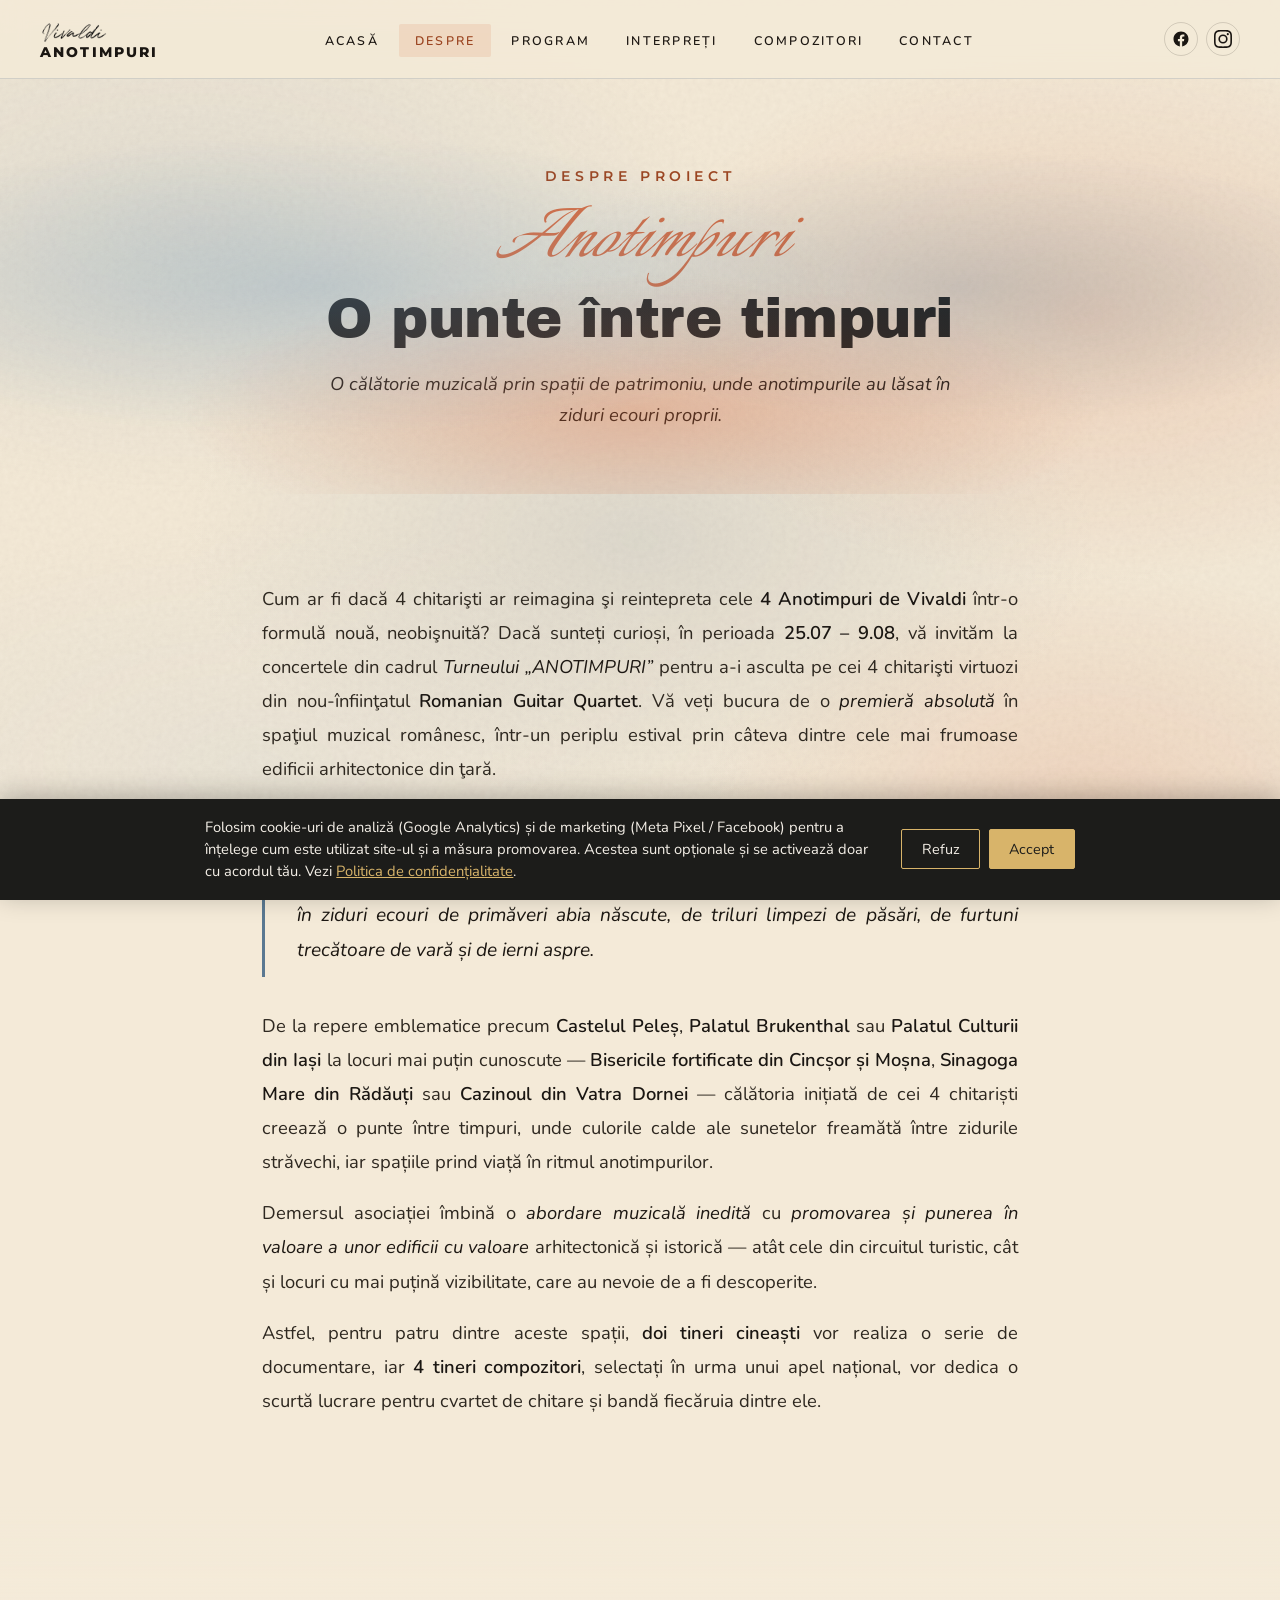
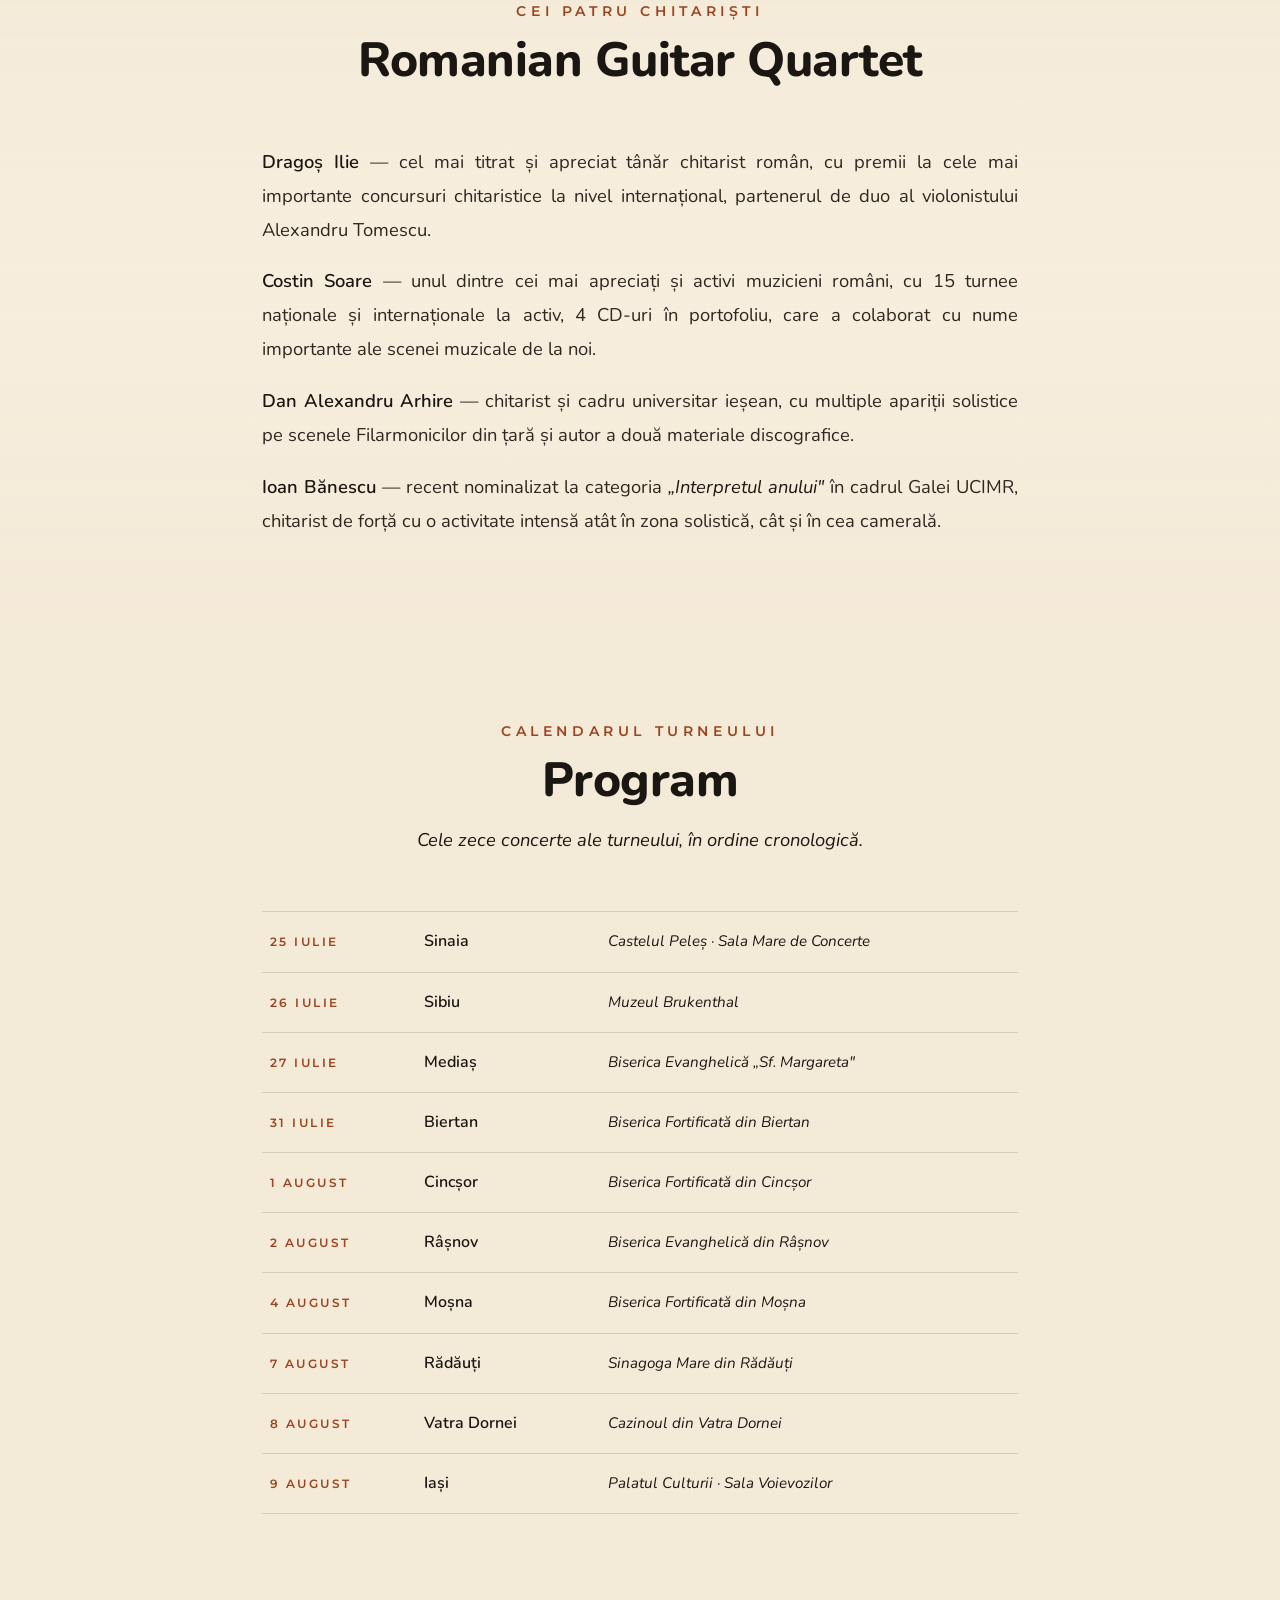
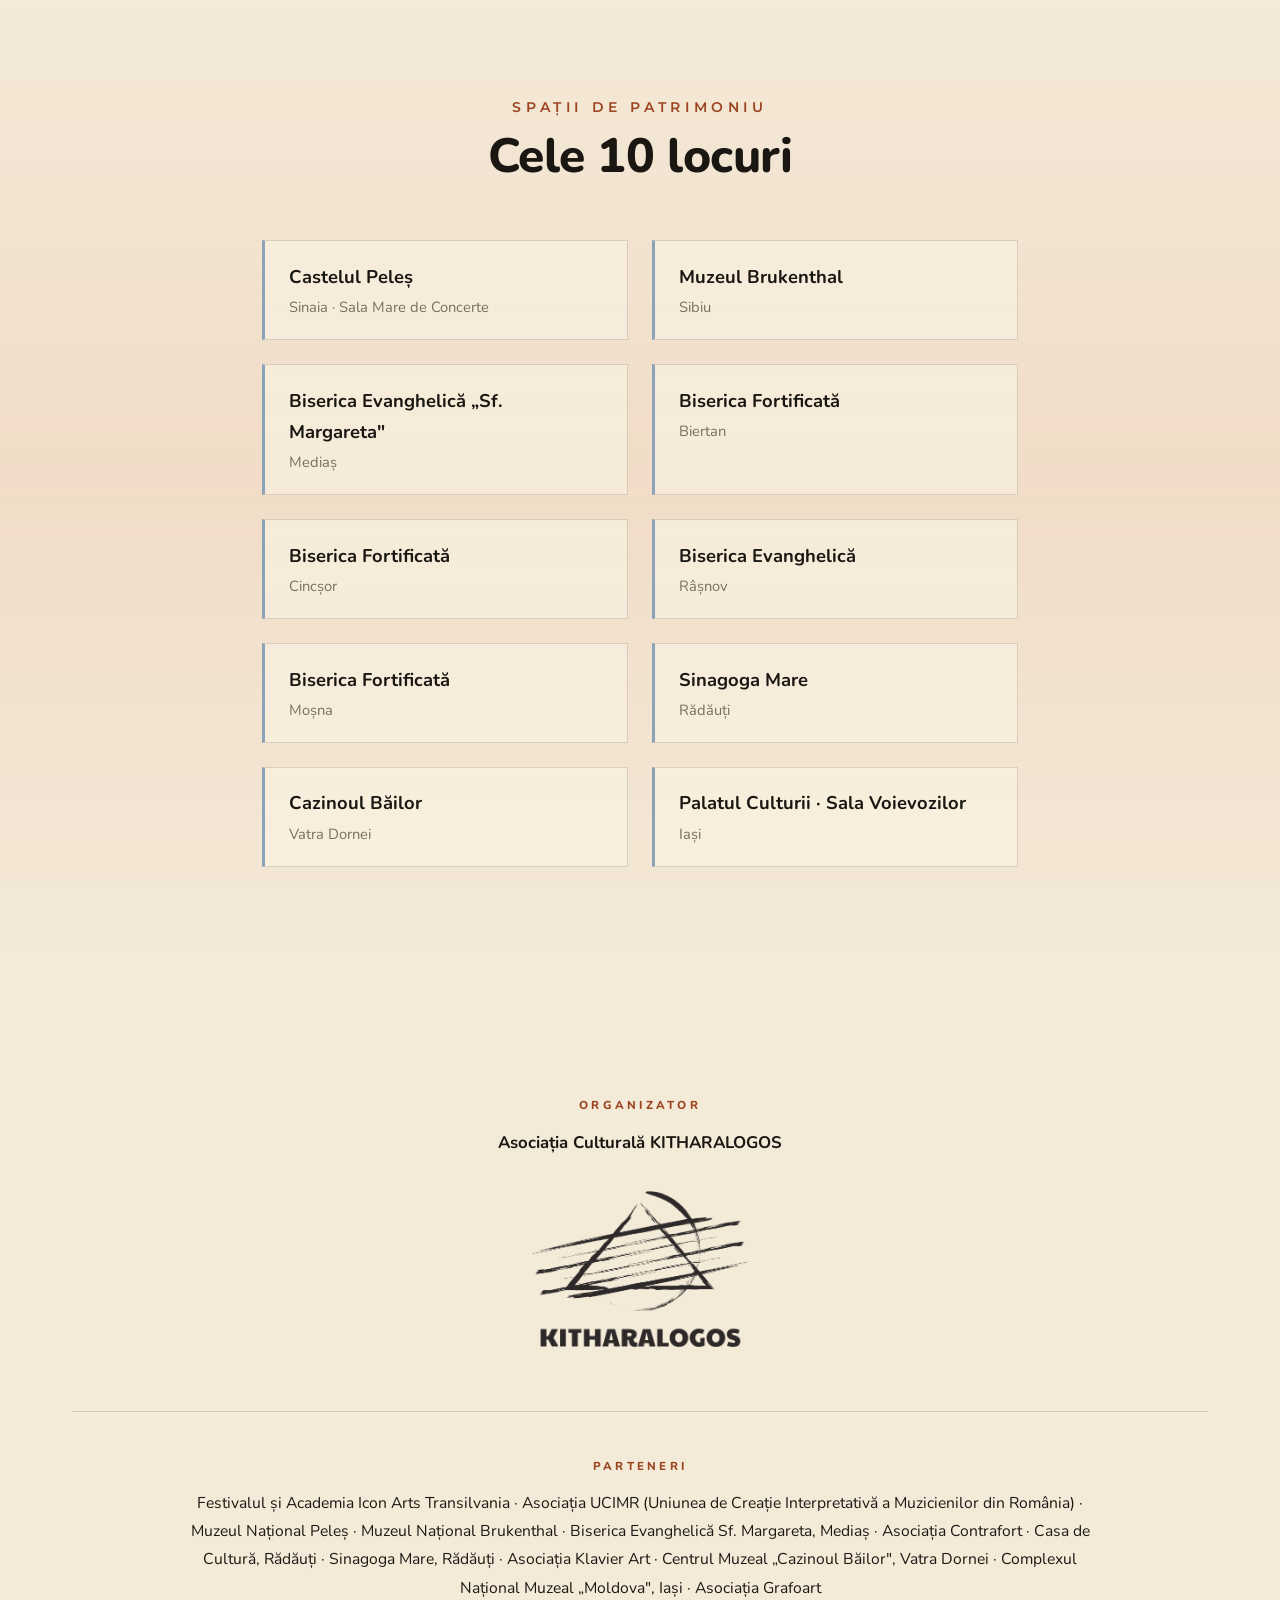
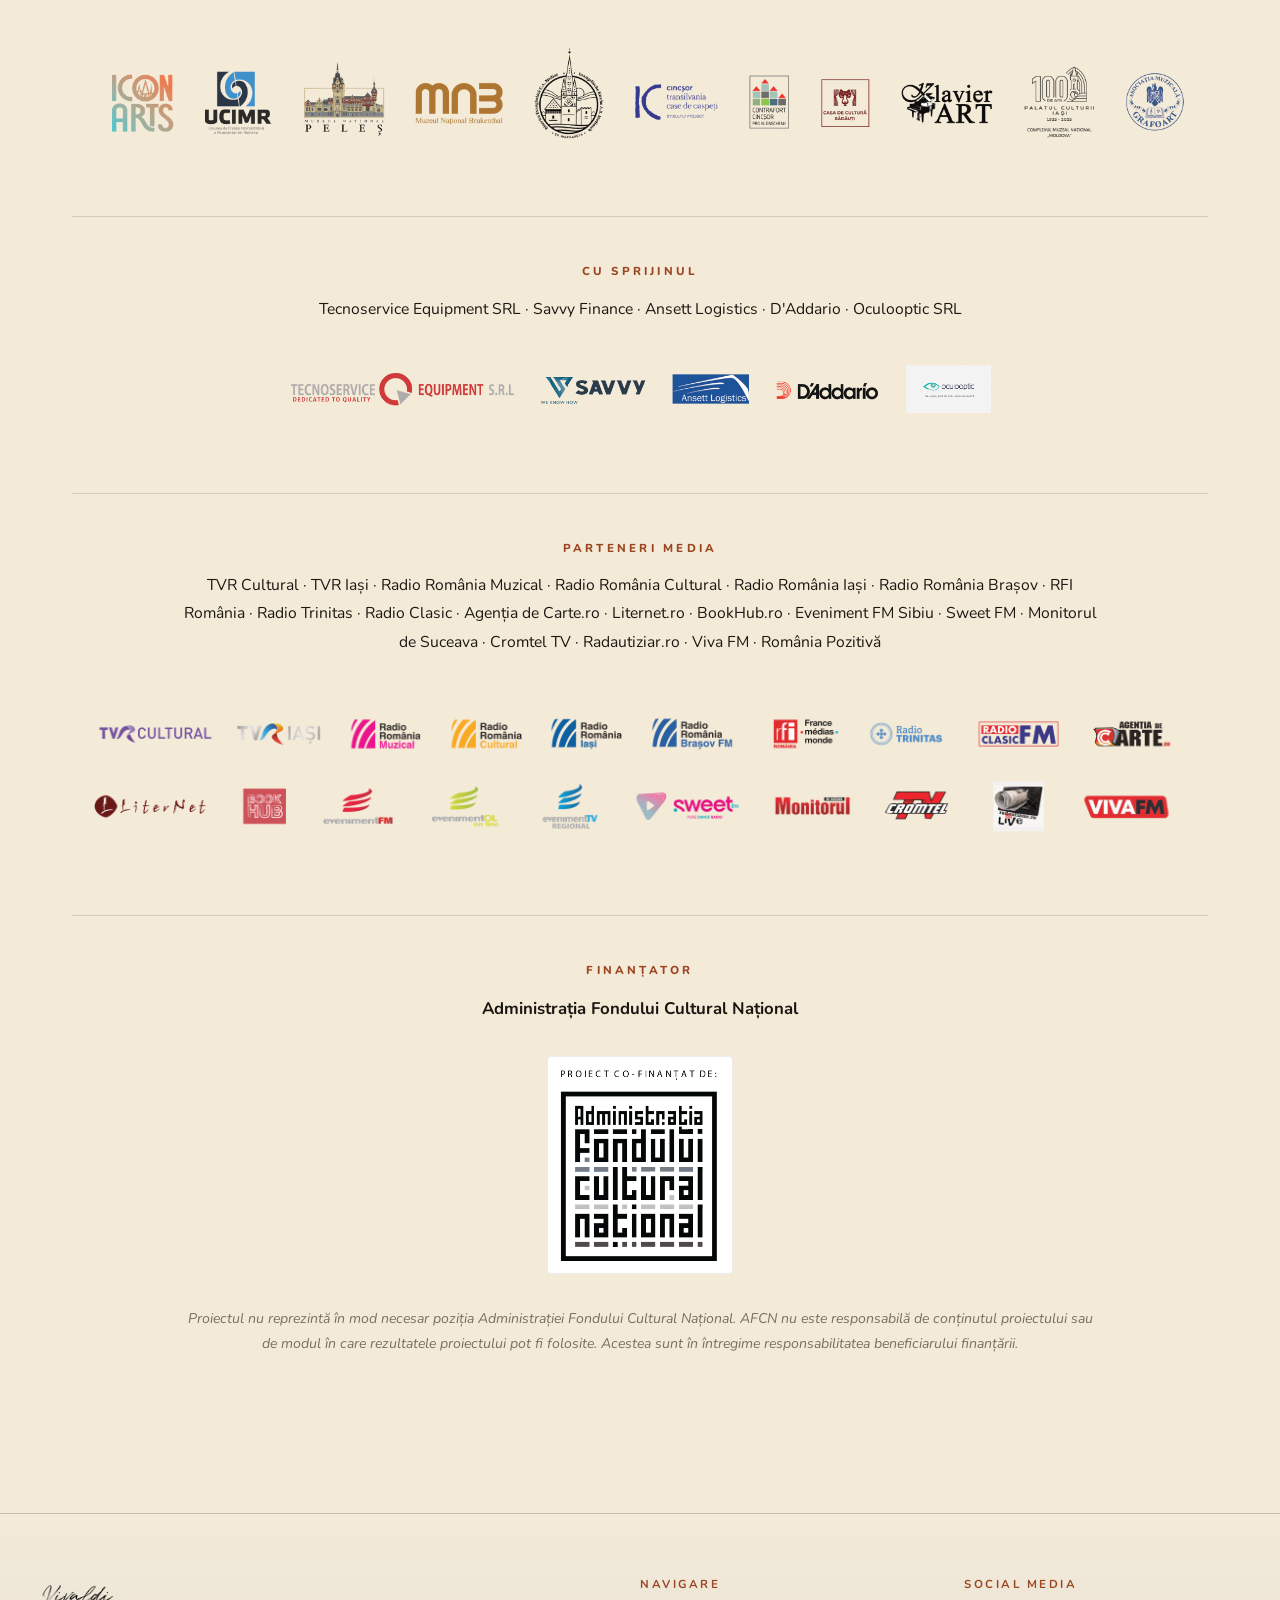
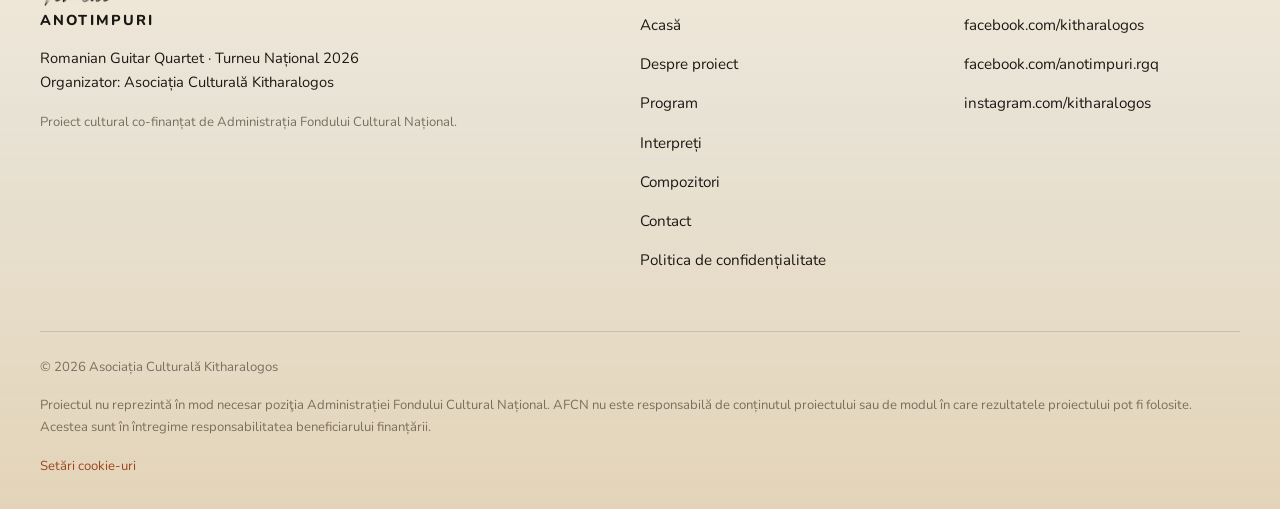
==== commit a2e8f9fe: "modified picture for guitaists added all info back on about page modified style for capital letter" ====
--- a/about.html
+++ b/about.html
@@ -106,6 +106,38 @@
     </section>
 
 
+    <!-- INTERPREȚI -->
+    <section class="section section--cream">
+      <div class="container container--narrow">
+        <div class="section-header reveal">
+          <span class="eyebrow">Cei patru chitariști</span>
+          <h2>Romanian Guitar Quartet</h2>
+        </div>
+        <div class="about-text reveal">
+          <p>
+            <strong>Dragoș Ilie</strong> — cel mai titrat și apreciat tânăr chitarist român,
+            cu premii la cele mai importante concursuri chitaristice la nivel internațional,
+            partenerul de duo al violonistului Alexandru Tomescu.
+          </p>
+          <p>
+            <strong>Costin Soare</strong> — unul dintre cei mai apreciați și activi muzicieni
+            români, cu 15 turnee naționale și internaționale la activ, 4 CD-uri în portofoliu,
+            care a colaborat cu nume importante ale scenei muzicale de la noi.
+          </p>
+          <p>
+            <strong>Dan Alexandru Arhire</strong> — chitarist și cadru universitar ieșean,
+            cu multiple apariții solistice pe scenele Filarmonicilor din țară și autor a două
+            materiale discografice.
+          </p>
+          <p>
+            <strong>Ioan Bănescu</strong> — recent nominalizat la categoria <em>„Interpretul
+            anului"</em> în cadrul Galei UCIMR, chitarist de forță cu o activitate intensă
+            atât în zona solistică, cât și în cea camerală.
+          </p>
+        </div>
+      </div>
+    </section>
+
     <!-- PROGRAM (compact view) -->
     <section class="section">
       <div class="container container--narrow">
@@ -181,6 +213,74 @@
       </div>
     </section>
 
+
+    <!-- PARTNERS -->
+    <section class="section">
+      <div class="container">
+
+        <div class="partners reveal" style="margin-top:0; border-top:none; padding-top:0;">
+          
+        <div class="section-header reveal"> </div>
+          <h4>Organizator</h4>
+          <p style="font-family:var(--font-heading); font-weight:700; color:var(--ink); font-size:1.05rem;">
+            Asociația Culturală KITHARALOGOS
+          </p>
+          <img src="images/kitharalogos.png" alt="Logo Kitharalogos" class="partner-logos partner-logos--logo" loading="lazy">
+          <p></p>
+          <p></p>
+        </div>
+
+        <div class="section-header reveal"> </div>
+
+        <div class="partners reveal">
+          <h4>Parteneri</h4>
+          <p>
+            Festivalul și Academia Icon Arts Transilvania · Asociația UCIMR (Uniunea de Creație
+            Interpretativă a Muzicienilor din România) · Muzeul Național Peleș · Muzeul Național
+            Brukenthal · Biserica Evanghelică Sf. Margareta, Mediaș · Asociația Contrafort ·
+            Casa de Cultură, Rădăuți · Sinagoga Mare, Rădăuți · Asociația Klavier Art ·
+            Centrul Muzeal „Cazinoul Băilor", Vatra Dornei · Complexul Național Muzeal „Moldova",
+            Iași · Asociația Grafoart
+          </p>
+          <img src="images/parteneri2.png" alt="Logo-uri parteneri" class="partner-logos" loading="lazy">
+        </div>
+
+        <div class="partners reveal">
+          <h4>Cu sprijinul</h4>
+          <p>
+            Tecnoservice Equipment SRL · Savvy Finance · Ansett Logistics · D'Addario · Oculooptic SRL
+          </p>
+          <img src="images/cu_sprijinul2.png" alt="Logo-uri sprijinitori" class="partner-logos partner-logos--narrow" loading="lazy">
+        </div>
+
+        <div class="partners reveal">
+          <h4>Parteneri media</h4>
+          <p>
+            TVR Cultural · TVR Iași · Radio România Muzical · Radio România Cultural · Radio
+            România Iași · Radio România Brașov · RFI România · Radio Trinitas · Radio Clasic ·
+            Agenția de Carte.ro · Liternet.ro · BookHub.ro · Eveniment FM Sibiu · Sweet FM ·
+            Monitorul de Suceava · Cromtel TV · Radautiziar.ro · Viva FM · România Pozitivă
+          </p>
+          <img src="images/parteneri_media2.png" alt="Logo-uri parteneri media" class="partner-logos" loading="lazy">
+        </div>
+
+        <div class="partners reveal">
+          <h4>Finanțator</h4>
+          <p style="font-family:var(--font-heading); font-weight:700; color:var(--ink); font-size:1.05rem;">
+            Administrația Fondului Cultural Național
+          </p>
+          <figure class="logo-badge logo-badge--light">
+            <img src="images/afcn.png" alt="Administrația Fondului Cultural Național" loading="lazy">
+          </figure>
+          <p style="font-size:0.88rem; margin-top:2rem; margin-bottom: 0.3rem; color:var(--warm-grey); font-style:italic;">
+            Proiectul nu reprezintă în mod necesar poziția Administrației Fondului Cultural Național.
+            AFCN nu este responsabilă de conținutul proiectului sau de modul în care rezultatele
+            proiectului pot fi folosite. Acestea sunt în întregime responsabilitatea beneficiarului finanțării.
+          </p>
+        </div>
+      </div>
+    </section>
+
   </main>
 
   <!-- FOOTER -->
--- a/css/styles.css
+++ b/css/styles.css
@@ -663,14 +663,7 @@
   color: var(--ink-soft);
   text-align: justify;
  }
-.about-text p:first-of-type::first-letter {
-  font-family: var(--font-display);
-  font-size: 4.5rem;
-  float: left;
-  line-height: 0.8;
-  margin: 0.15em 0.12em 0 0;
-  color: var(--summer-deep);
-}
+
 .quote-block {
   border-left: 3px solid var(--winter-deep);
   padding: 0.5rem 0 0.5rem 2rem;
@@ -874,7 +867,7 @@
   width: 100%;
   max-width: 360px;
   margin: 0 auto 2.5rem;
-  aspect-ratio: 4 / 5;
+  aspect-ratio: 2 / 3;
   background: rgba(250, 243, 227, 0.7);
   border: 1px solid var(--line);
   overflow: hidden;
@@ -884,6 +877,7 @@
   width: 100%;
   height: 100%;
   object-fit: cover;
+  object-position: top center;
 }
 .profile-photo-placeholder {
   position: absolute;
@@ -921,7 +915,7 @@
 
 @media (max-width: 700px) {
   .profile-photo {
-    max-width: 280px;
+    max-width: 260px;
   }
 }
 
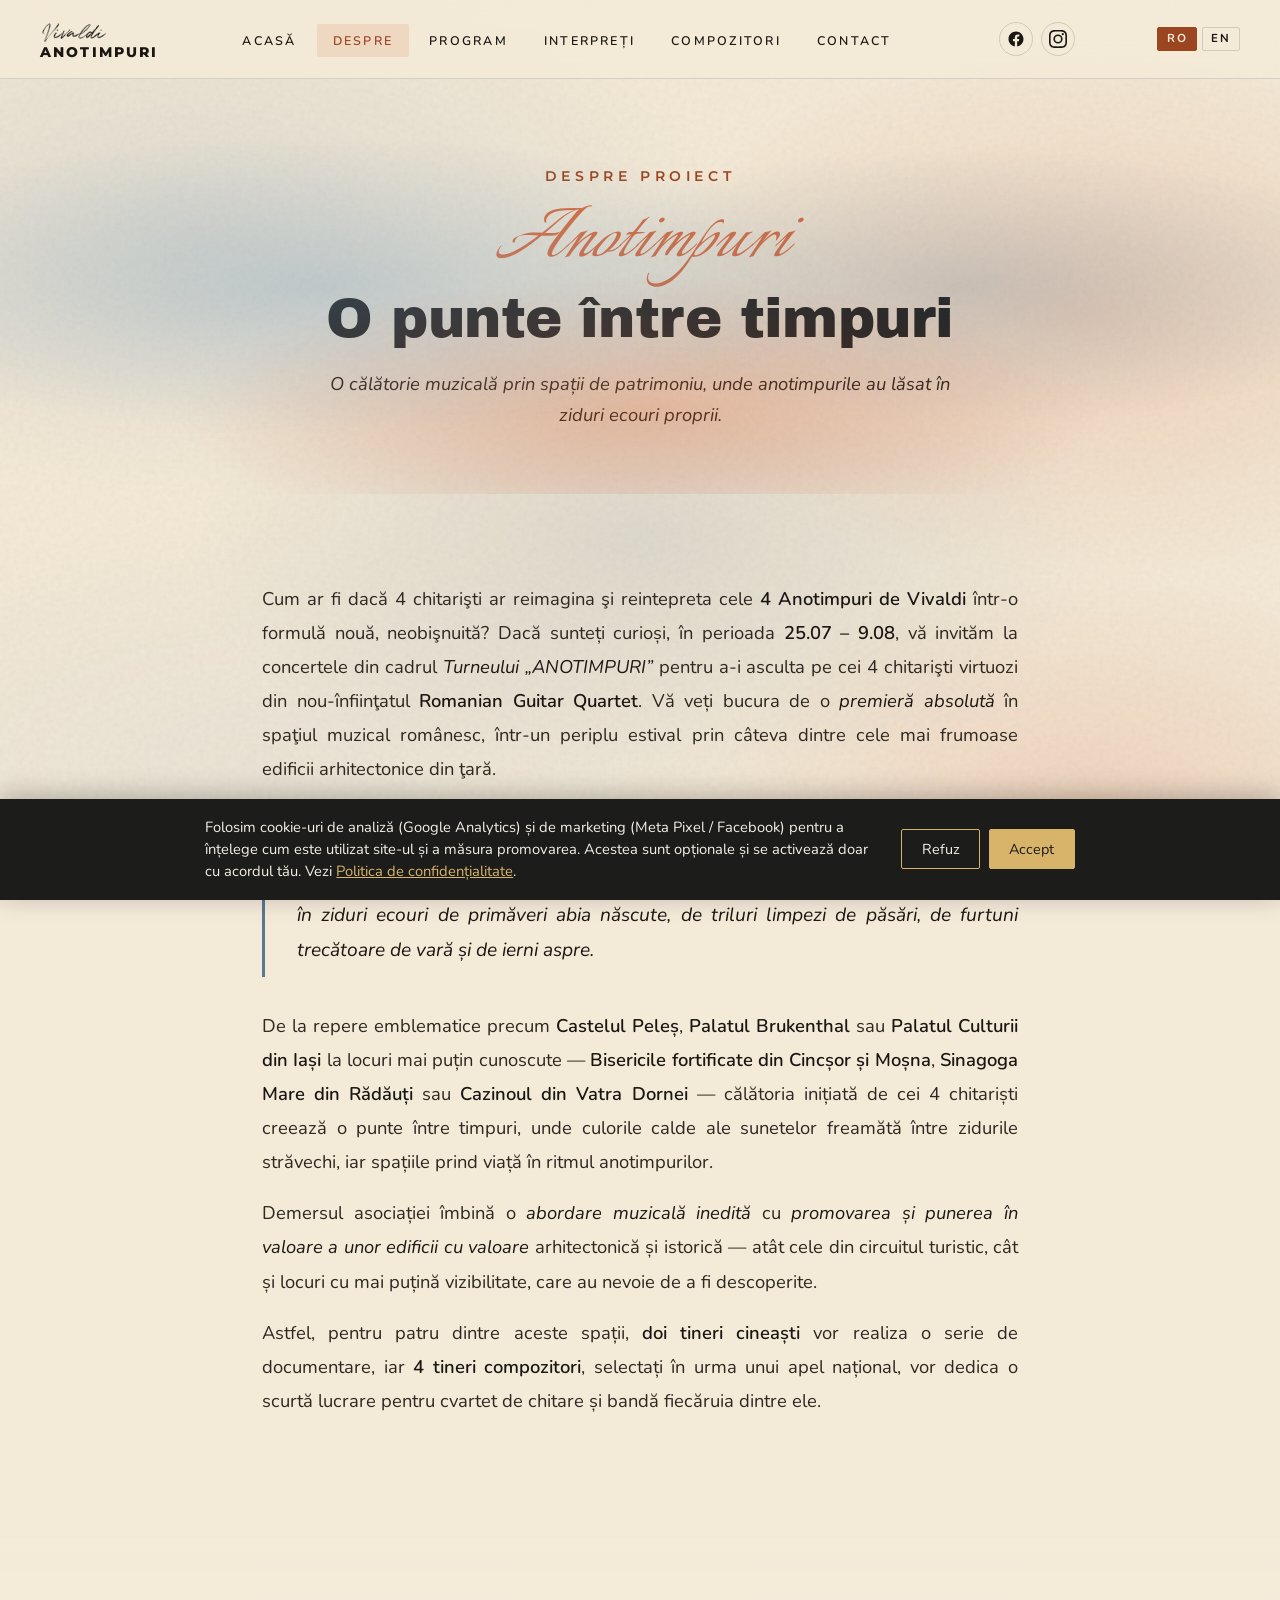
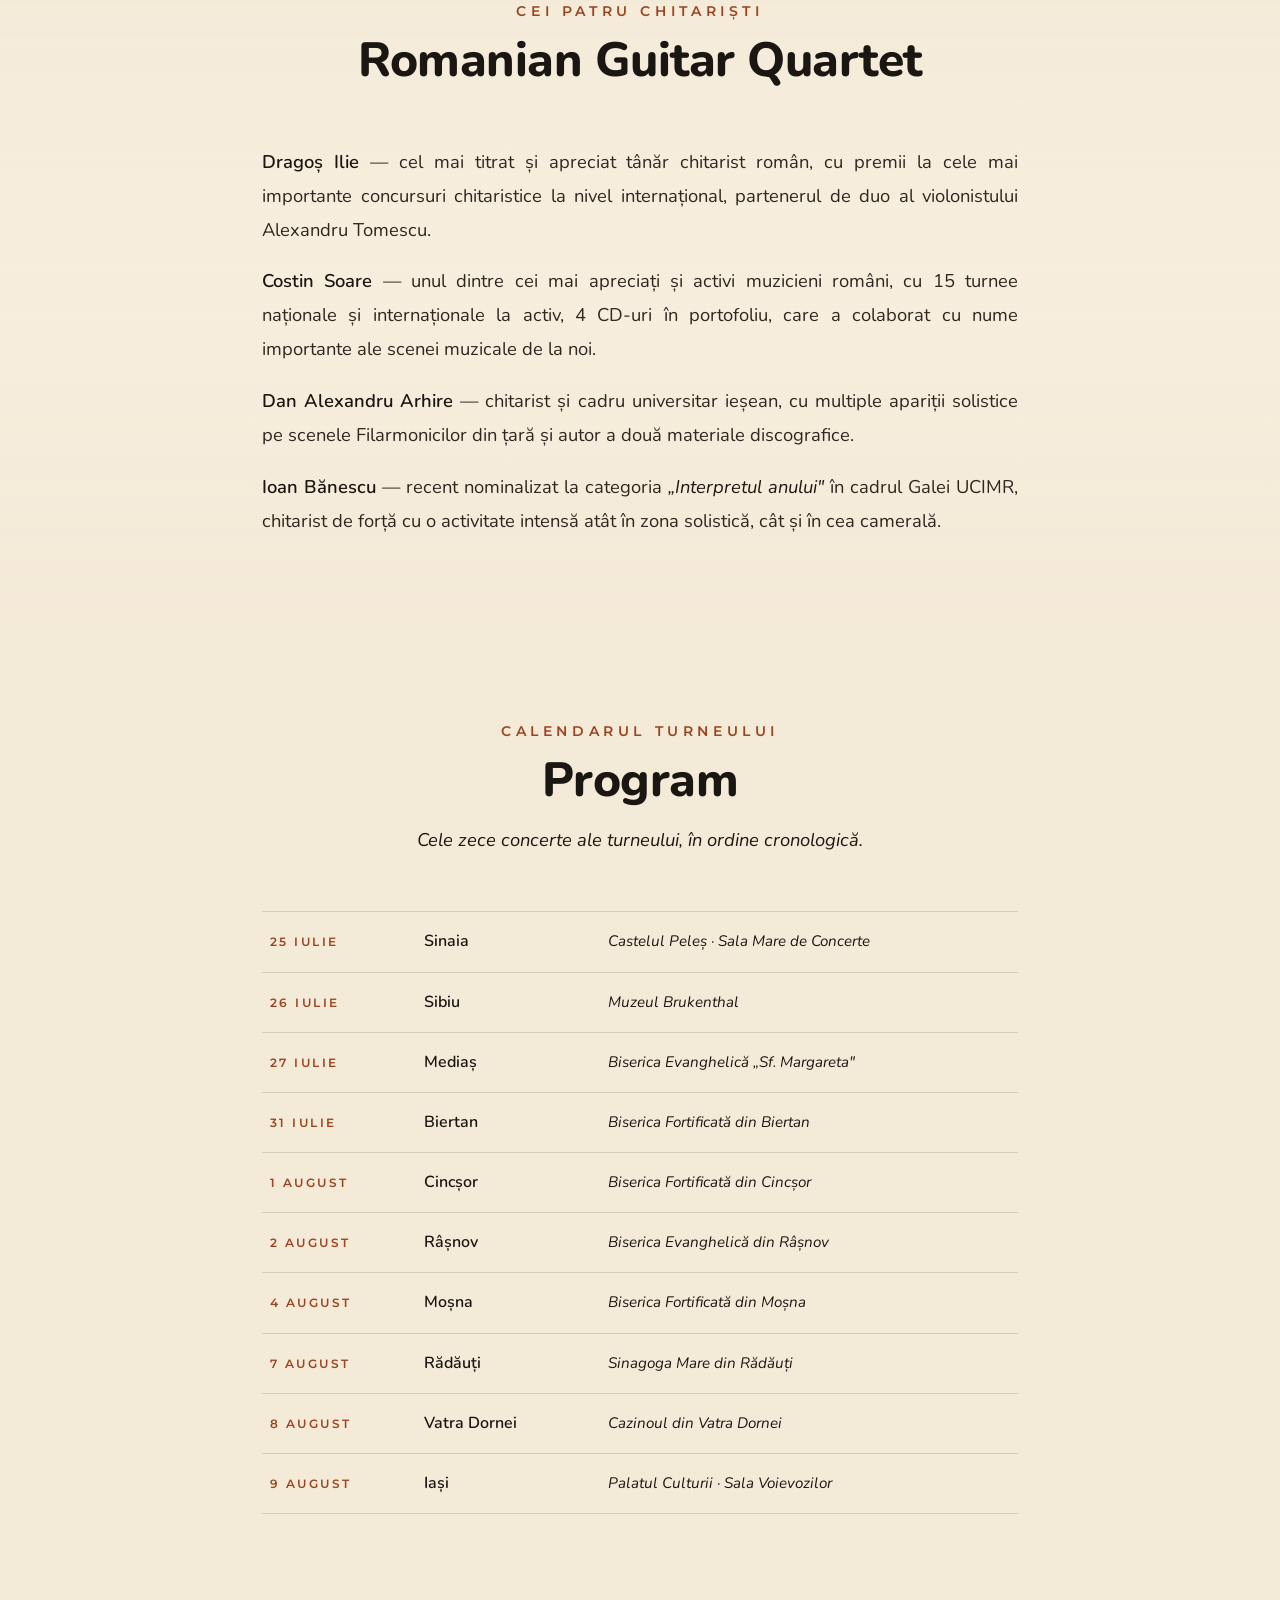
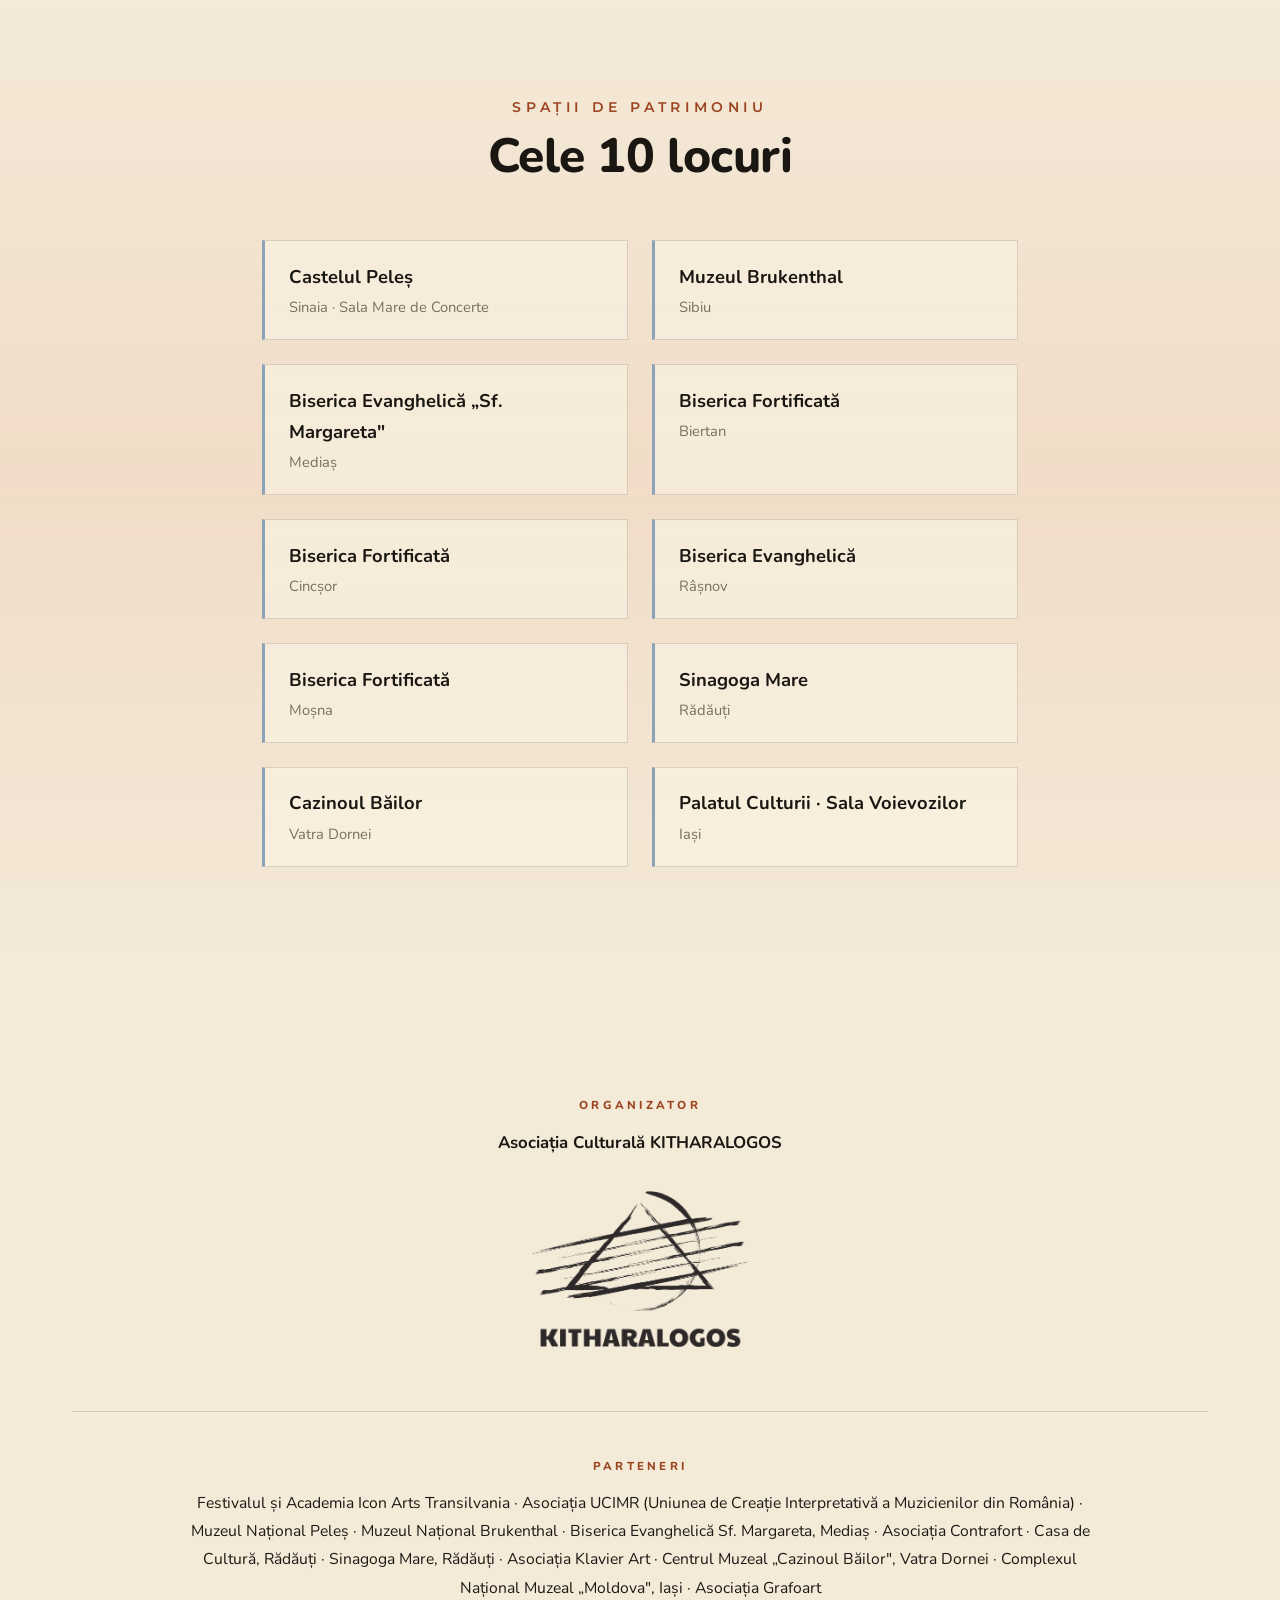
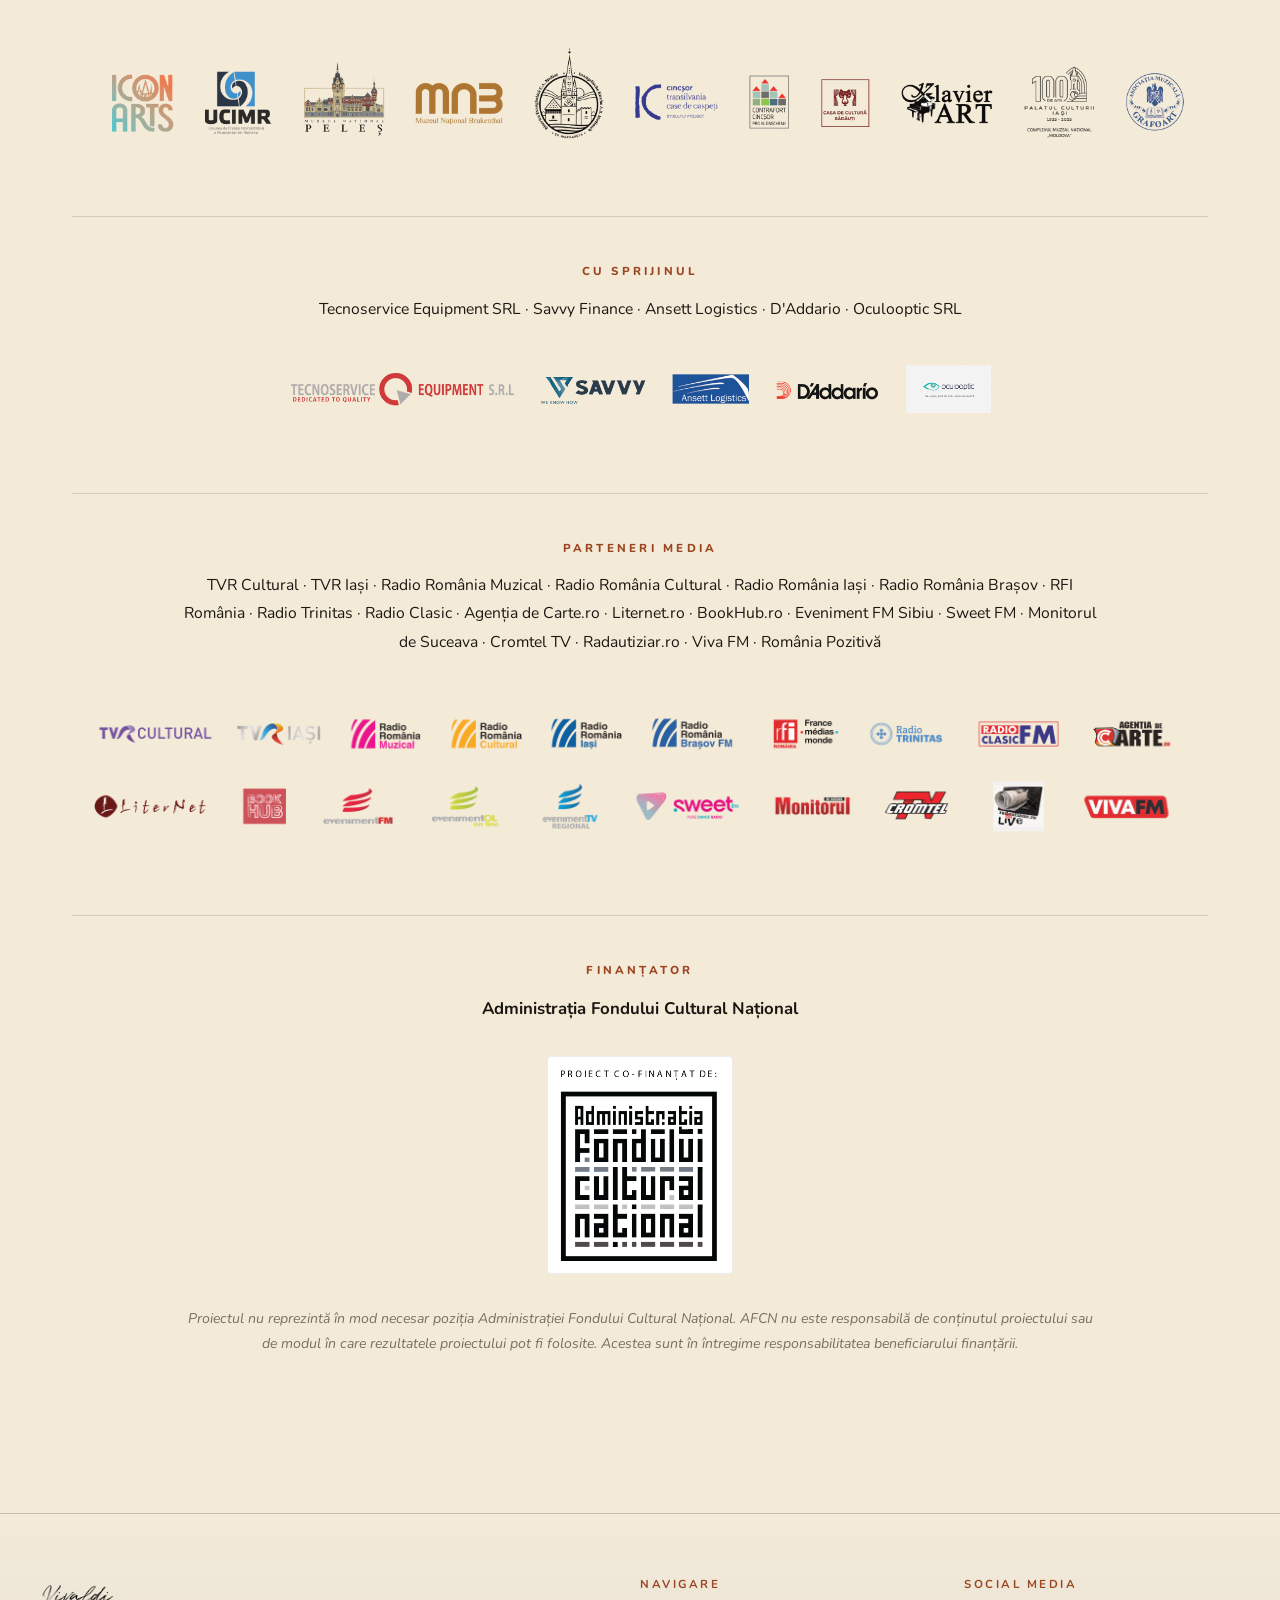
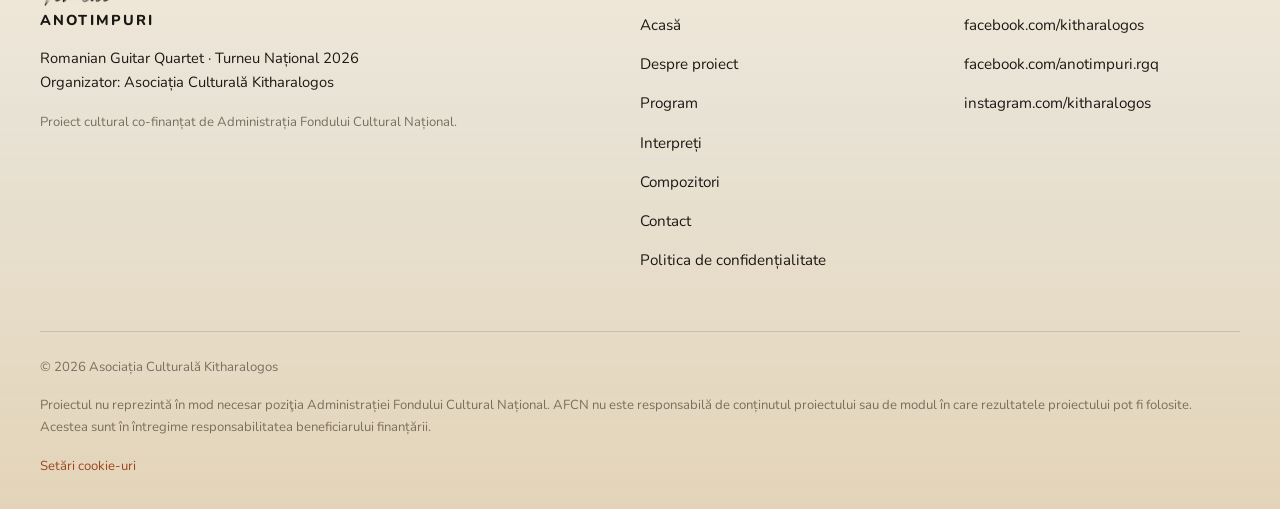
==== commit 4cedb259: "Add RO/EN language switcher with English About page Add two language buttons (RO | EN) to the header" ====
--- a/about.html
+++ b/about.html
@@ -18,12 +18,12 @@
       </a>
       <nav class="site-nav" id="main-nav">
         <ul>
-          <li><a href="index.html">Acasă</a></li>
-          <li><a href="about.html" class="active">Despre</a></li>
-          <li><a href="index.html#concerte">Program</a></li>
-          <li><a href="index.html#muzicieni">Interpreți</a></li>
-          <li><a href="index.html#compozitori">Compozitori</a></li>
-          <li><a href="contact.html">Contact</a></li>
+          <li><a href="index.html" data-i18n="nav.home">Acasă</a></li>
+          <li><a href="about.html" class="active" data-i18n="nav.about">Despre</a></li>
+          <li><a href="index.html#concerte" data-i18n="nav.program">Program</a></li>
+          <li><a href="index.html#muzicieni" data-i18n="nav.performers">Interpreți</a></li>
+          <li><a href="index.html#compozitori" data-i18n="nav.composers">Compozitori</a></li>
+          <li><a href="contact.html" data-i18n="nav.contact">Contact</a></li>
         </ul>
       </nav>
       <div class="header-social">
@@ -38,6 +38,10 @@
           </svg>
         </a>
       </div>
+      <div class="lang-switch" role="group" aria-label="Language / Limbă">
+        <button type="button" class="lang-btn active" data-lang="ro" aria-pressed="true">RO</button>
+        <button type="button" class="lang-btn" data-lang="en" aria-pressed="false">EN</button>
+      </div>
       <button class="hamburger" id="hamburger" aria-label="Deschide meniul">
         <span></span><span></span><span></span>
       </button>
@@ -49,10 +53,10 @@
     <!-- PAGE HERO -->
     <section class="page-hero">
       <div class="container container--narrow">
-        <span class="eyebrow">Despre proiect</span>
+        <span class="eyebrow" data-i18n="hero.eyebrow">Despre proiect</span>
         <div class="script">Anotimpuri</div>
-        <h1>O punte între timpuri</h1>
-        <p class="subtitle">
+        <h1 data-i18n="hero.h1">O punte între timpuri</h1>
+        <p class="subtitle" data-i18n="hero.subtitle">
           O călătorie muzicală prin spații de patrimoniu, unde anotimpurile au lăsat
           în ziduri ecouri proprii.
         </p>
@@ -63,22 +67,22 @@
     <section class="section">
       <div class="container container--narrow">
         <div class="about-text reveal">
-          <p>
+          <p data-i18n="concept.p1">
             Cum ar fi dacă 4 chitarişti ar reimagina şi reintepreta cele <strong>4 Anotimpuri de Vivaldi</strong>
              într-o formulă nouă, neobişnuită? Dacă sunteți curioși, în perioada <strong>25.07 – 9.08</strong>, vă invităm
-              la concertele din cadrul <em>Turneului „ANOTIMPURI”</em> pentru a-i asculta pe cei 4 chitarişti virtuozi din 
-              nou-înfiinţatul <strong>Romanian Guitar Quartet</strong>.  Vă veți bucura de o <em>premieră absolută</em> 
+              la concertele din cadrul <em>Turneului „ANOTIMPURI”</em> pentru a-i asculta pe cei 4 chitarişti virtuozi din
+              nou-înfiinţatul <strong>Romanian Guitar Quartet</strong>.  Vă veți bucura de o <em>premieră absolută</em>
               în spaţiul muzical românesc, într-un periplu estival prin câteva dintre cele mai frumoase edificii arhitectonice din ţară.
           </p>
 
-          <div class="quote-block">
-            <em>Asociaţia Culturală Kitharalogos</em> propune o călătorie muzicală – 
+          <div class="quote-block" data-i18n="concept.quote">
+            <em>Asociaţia Culturală Kitharalogos</em> propune o călătorie muzicală –
             10 concerte în spații de patrimoniu, unde anotimpurile — asemenea lucrărilor lui
             Vivaldi — au lăsat în ziduri ecouri de primăveri abia născute, de triluri limpezi
             de păsări, de furtuni trecătoare de vară și de ierni aspre.
           </div>
 
-          <p>
+          <p data-i18n="concept.p2">
             De la repere emblematice precum <strong>Castelul Peleș</strong>, <strong>Palatul
             Brukenthal</strong> sau <strong>Palatul Culturii din Iași</strong> la locuri mai
             puțin cunoscute — <strong>Bisericile fortificate din Cincșor și Moșna</strong>,
@@ -88,14 +92,14 @@
             iar spațiile prind viață în ritmul anotimpurilor.
           </p>
 
-          <p>
+          <p data-i18n="concept.p3">
             Demersul asociației îmbină o <em>abordare muzicală inedită</em> cu
             <em>promovarea și punerea în valoare a unor edificii cu valoare</em> arhitectonică și
             istorică — atât cele din circuitul turistic, cât și locuri cu mai puțină
             vizibilitate, care au nevoie de a fi descoperite.
           </p>
 
-          <p>
+          <p data-i18n="concept.p4">
             Astfel, pentru patru dintre aceste spații, <strong>doi tineri cineaști</strong>
             vor realiza o serie de documentare, iar <strong>4 tineri compozitori</strong>,
             selectați în urma unui apel național, vor dedica o scurtă lucrare pentru cvartet de
@@ -110,26 +114,26 @@
     <section class="section section--cream">
       <div class="container container--narrow">
         <div class="section-header reveal">
-          <span class="eyebrow">Cei patru chitariști</span>
+          <span class="eyebrow" data-i18n="perf.eyebrow">Cei patru chitariști</span>
           <h2>Romanian Guitar Quartet</h2>
         </div>
         <div class="about-text reveal">
-          <p>
+          <p data-i18n="perf.dragos">
             <strong>Dragoș Ilie</strong> — cel mai titrat și apreciat tânăr chitarist român,
             cu premii la cele mai importante concursuri chitaristice la nivel internațional,
             partenerul de duo al violonistului Alexandru Tomescu.
           </p>
-          <p>
+          <p data-i18n="perf.costin">
             <strong>Costin Soare</strong> — unul dintre cei mai apreciați și activi muzicieni
             români, cu 15 turnee naționale și internaționale la activ, 4 CD-uri în portofoliu,
             care a colaborat cu nume importante ale scenei muzicale de la noi.
           </p>
-          <p>
+          <p data-i18n="perf.dan">
             <strong>Dan Alexandru Arhire</strong> — chitarist și cadru universitar ieșean,
             cu multiple apariții solistice pe scenele Filarmonicilor din țară și autor a două
             materiale discografice.
           </p>
-          <p>
+          <p data-i18n="perf.ioan">
             <strong>Ioan Bănescu</strong> — recent nominalizat la categoria <em>„Interpretul
             anului"</em> în cadrul Galei UCIMR, chitarist de forță cu o activitate intensă
             atât în zona solistică, cât și în cea camerală.
@@ -142,21 +146,21 @@
     <section class="section">
       <div class="container container--narrow">
         <div class="section-header reveal">
-          <span class="eyebrow">Calendarul turneului</span>
-          <h2>Program</h2>
-          <p>Cele zece concerte ale turneului, în ordine cronologică.</p>
+          <span class="eyebrow" data-i18n="prog.eyebrow">Calendarul turneului</span>
+          <h2 data-i18n="prog.h2">Program</h2>
+          <p data-i18n="prog.intro">Cele zece concerte ale turneului, în ordine cronologică.</p>
         </div>
         <ol class="program-list reveal">
-          <li><span class="program-date">25 iulie</span><span class="program-city">Sinaia</span><span class="program-venue">Castelul Peleș · Sala Mare de Concerte</span></li>
-          <li><span class="program-date">26 iulie</span><span class="program-city">Sibiu</span><span class="program-venue">Muzeul Brukenthal</span></li>
-          <li><span class="program-date">27 iulie</span><span class="program-city">Mediaș</span><span class="program-venue">Biserica Evanghelică „Sf. Margareta"</span></li>
-          <li><span class="program-date">31 iulie</span><span class="program-city">Biertan</span><span class="program-venue">Biserica Fortificată din Biertan</span></li>
-          <li><span class="program-date">1 august</span><span class="program-city">Cincșor</span><span class="program-venue">Biserica Fortificată din Cincșor</span></li>
-          <li><span class="program-date">2 august</span><span class="program-city">Râșnov</span><span class="program-venue">Biserica Evanghelică din Râșnov</span></li>
-          <li><span class="program-date">4 august</span><span class="program-city">Moșna</span><span class="program-venue">Biserica Fortificată din Moșna</span></li>
-          <li><span class="program-date">7 august</span><span class="program-city">Rădăuți</span><span class="program-venue">Sinagoga Mare din Rădăuți</span></li>
-          <li><span class="program-date">8 august</span><span class="program-city">Vatra Dornei</span><span class="program-venue">Cazinoul din Vatra Dornei</span></li>
-          <li><span class="program-date">9 august</span><span class="program-city">Iași</span><span class="program-venue">Palatul Culturii · Sala Voievozilor</span></li>
+          <li><span class="program-date" data-i18n="prog.d1">25 iulie</span><span class="program-city">Sinaia</span><span class="program-venue" data-i18n="prog.v1">Castelul Peleș · Sala Mare de Concerte</span></li>
+          <li><span class="program-date" data-i18n="prog.d2">26 iulie</span><span class="program-city">Sibiu</span><span class="program-venue" data-i18n="prog.v2">Muzeul Brukenthal</span></li>
+          <li><span class="program-date" data-i18n="prog.d3">27 iulie</span><span class="program-city">Mediaș</span><span class="program-venue" data-i18n="prog.v3">Biserica Evanghelică „Sf. Margareta"</span></li>
+          <li><span class="program-date" data-i18n="prog.d4">31 iulie</span><span class="program-city">Biertan</span><span class="program-venue" data-i18n="prog.v4">Biserica Fortificată din Biertan</span></li>
+          <li><span class="program-date" data-i18n="prog.d5">1 august</span><span class="program-city">Cincșor</span><span class="program-venue" data-i18n="prog.v5">Biserica Fortificată din Cincșor</span></li>
+          <li><span class="program-date" data-i18n="prog.d6">2 august</span><span class="program-city">Râșnov</span><span class="program-venue" data-i18n="prog.v6">Biserica Evanghelică din Râșnov</span></li>
+          <li><span class="program-date" data-i18n="prog.d7">4 august</span><span class="program-city">Moșna</span><span class="program-venue" data-i18n="prog.v7">Biserica Fortificată din Moșna</span></li>
+          <li><span class="program-date" data-i18n="prog.d8">7 august</span><span class="program-city">Rădăuți</span><span class="program-venue" data-i18n="prog.v8">Sinagoga Mare din Rădăuți</span></li>
+          <li><span class="program-date" data-i18n="prog.d9">8 august</span><span class="program-city">Vatra Dornei</span><span class="program-venue" data-i18n="prog.v9">Cazinoul din Vatra Dornei</span></li>
+          <li><span class="program-date" data-i18n="prog.d10">9 august</span><span class="program-city">Iași</span><span class="program-venue" data-i18n="prog.v10">Palatul Culturii · Sala Voievozilor</span></li>
         </ol>
       </div>
     </section>
@@ -165,49 +169,49 @@
     <section class="section section--warm">
       <div class="container container--narrow">
         <div class="section-header reveal">
-          <span class="eyebrow">Spații de patrimoniu</span>
-          <h2>Cele 10 locuri</h2>
+          <span class="eyebrow" data-i18n="ven.eyebrow">Spații de patrimoniu</span>
+          <h2 data-i18n="ven.h2">Cele 10 locuri</h2>
         </div>
         <div class="venue-list reveal">
           <div class="venue-item">
-            <div class="name">Castelul Peleș</div>
-            <div class="loc">Sinaia · Sala Mare de Concerte</div>
-          </div>
-          <div class="venue-item">
-            <div class="name">Muzeul Brukenthal</div>
-            <div class="loc">Sibiu</div>
-          </div>
-          <div class="venue-item">
-            <div class="name">Biserica Evanghelică „Sf. Margareta"</div>
-            <div class="loc">Mediaș</div>
-          </div>
-          <div class="venue-item">
-            <div class="name">Biserica Fortificată</div>
-            <div class="loc">Biertan</div>
-          </div>
-          <div class="venue-item">
-            <div class="name">Biserica Fortificată</div>
-            <div class="loc">Cincșor</div>
-          </div>
-          <div class="venue-item">
-            <div class="name">Biserica Evanghelică</div>
-            <div class="loc">Râșnov</div>
-          </div>
-          <div class="venue-item">
-            <div class="name">Biserica Fortificată</div>
-            <div class="loc">Moșna</div>
-          </div>
-          <div class="venue-item">
-            <div class="name">Sinagoga Mare</div>
-            <div class="loc">Rădăuți</div>
-          </div>
-          <div class="venue-item">
-            <div class="name">Cazinoul Băilor</div>
-            <div class="loc">Vatra Dornei</div>
-          </div>
-          <div class="venue-item">
-            <div class="name">Palatul Culturii · Sala Voievozilor</div>
-            <div class="loc">Iași</div>
+            <div class="name" data-i18n="ven.n1">Castelul Peleș</div>
+            <div class="loc" data-i18n="ven.l1">Sinaia · Sala Mare de Concerte</div>
+          </div>
+          <div class="venue-item">
+            <div class="name" data-i18n="ven.n2">Muzeul Brukenthal</div>
+            <div class="loc" data-i18n="ven.l2">Sibiu</div>
+          </div>
+          <div class="venue-item">
+            <div class="name" data-i18n="ven.n3">Biserica Evanghelică „Sf. Margareta"</div>
+            <div class="loc" data-i18n="ven.l3">Mediaș</div>
+          </div>
+          <div class="venue-item">
+            <div class="name" data-i18n="ven.n4">Biserica Fortificată</div>
+            <div class="loc" data-i18n="ven.l4">Biertan</div>
+          </div>
+          <div class="venue-item">
+            <div class="name" data-i18n="ven.n5">Biserica Fortificată</div>
+            <div class="loc" data-i18n="ven.l5">Cincșor</div>
+          </div>
+          <div class="venue-item">
+            <div class="name" data-i18n="ven.n6">Biserica Evanghelică</div>
+            <div class="loc" data-i18n="ven.l6">Râșnov</div>
+          </div>
+          <div class="venue-item">
+            <div class="name" data-i18n="ven.n7">Biserica Fortificată</div>
+            <div class="loc" data-i18n="ven.l7">Moșna</div>
+          </div>
+          <div class="venue-item">
+            <div class="name" data-i18n="ven.n8">Sinagoga Mare</div>
+            <div class="loc" data-i18n="ven.l8">Rădăuți</div>
+          </div>
+          <div class="venue-item">
+            <div class="name" data-i18n="ven.n9">Cazinoul Băilor</div>
+            <div class="loc" data-i18n="ven.l9">Vatra Dornei</div>
+          </div>
+          <div class="venue-item">
+            <div class="name" data-i18n="ven.n10">Palatul Culturii · Sala Voievozilor</div>
+            <div class="loc" data-i18n="ven.l10">Iași</div>
           </div>
         </div>
       </div>
@@ -221,8 +225,8 @@
         <div class="partners reveal" style="margin-top:0; border-top:none; padding-top:0;">
           
         <div class="section-header reveal"> </div>
-          <h4>Organizator</h4>
-          <p style="font-family:var(--font-heading); font-weight:700; color:var(--ink); font-size:1.05rem;">
+          <h4 data-i18n="part.organizer">Organizator</h4>
+          <p style="font-family:var(--font-heading); font-weight:700; color:var(--ink); font-size:1.05rem;" data-i18n="part.organizerName">
             Asociația Culturală KITHARALOGOS
           </p>
           <img src="images/kitharalogos.png" alt="Logo Kitharalogos" class="partner-logos partner-logos--logo" loading="lazy">
@@ -233,7 +237,7 @@
         <div class="section-header reveal"> </div>
 
         <div class="partners reveal">
-          <h4>Parteneri</h4>
+          <h4 data-i18n="part.partners">Parteneri</h4>
           <p>
             Festivalul și Academia Icon Arts Transilvania · Asociația UCIMR (Uniunea de Creație
             Interpretativă a Muzicienilor din România) · Muzeul Național Peleș · Muzeul Național
@@ -246,7 +250,7 @@
         </div>
 
         <div class="partners reveal">
-          <h4>Cu sprijinul</h4>
+          <h4 data-i18n="part.support">Cu sprijinul</h4>
           <p>
             Tecnoservice Equipment SRL · Savvy Finance · Ansett Logistics · D'Addario · Oculooptic SRL
           </p>
@@ -254,7 +258,7 @@
         </div>
 
         <div class="partners reveal">
-          <h4>Parteneri media</h4>
+          <h4 data-i18n="part.media">Parteneri media</h4>
           <p>
             TVR Cultural · TVR Iași · Radio România Muzical · Radio România Cultural · Radio
             România Iași · Radio România Brașov · RFI România · Radio Trinitas · Radio Clasic ·
@@ -265,14 +269,14 @@
         </div>
 
         <div class="partners reveal">
-          <h4>Finanțator</h4>
-          <p style="font-family:var(--font-heading); font-weight:700; color:var(--ink); font-size:1.05rem;">
+          <h4 data-i18n="part.financer">Finanțator</h4>
+          <p style="font-family:var(--font-heading); font-weight:700; color:var(--ink); font-size:1.05rem;" data-i18n="part.financerName">
             Administrația Fondului Cultural Național
           </p>
           <figure class="logo-badge logo-badge--light">
             <img src="images/afcn.png" alt="Administrația Fondului Cultural Național" loading="lazy">
           </figure>
-          <p style="font-size:0.88rem; margin-top:2rem; margin-bottom: 0.3rem; color:var(--warm-grey); font-style:italic;">
+          <p style="font-size:0.88rem; margin-top:2rem; margin-bottom: 0.3rem; color:var(--warm-grey); font-style:italic;" data-i18n="part.disclaimer">
             Proiectul nu reprezintă în mod necesar poziția Administrației Fondului Cultural Național.
             AFCN nu este responsabilă de conținutul proiectului sau de modul în care rezultatele
             proiectului pot fi folosite. Acestea sunt în întregime responsabilitatea beneficiarului finanțării.
@@ -292,24 +296,24 @@
             <span class="script-mark">Vivaldi</span>
             Anotimpuri
           </span>
-          <p>
+          <p data-i18n="foot.brandInfo">
             Romanian Guitar Quartet · Turneu Național 2026<br>
             Organizator: Asociația Culturală Kitharalogos
           </p>
-          <p style="font-size:0.82rem; margin-top:1rem; color:var(--warm-grey);">
+          <p style="font-size:0.82rem; margin-top:1rem; color:var(--warm-grey);" data-i18n="foot.cofinance">
             Proiect cultural co-finanțat de Administrația Fondului Cultural Național.
           </p>
         </div>
         <div class="footer-col">
-          <h4>Navigare</h4>
+          <h4 data-i18n="foot.navHead">Navigare</h4>
           <ul>
-            <li><a href="index.html">Acasă</a></li>
-            <li><a href="about.html">Despre proiect</a></li>
-            <li><a href="index.html#concerte">Program</a></li>
-            <li><a href="index.html#interpreti">Interpreți</a></li>
-            <li><a href="index.html#compozitori">Compozitori</a></li>
-            <li><a href="contact.html">Contact</a></li>
-            <li><a href="confidentialitate.html">Politica de confidențialitate</a></li>
+            <li><a href="index.html" data-i18n="foot.navHome">Acasă</a></li>
+            <li><a href="about.html" data-i18n="foot.navAbout">Despre proiect</a></li>
+            <li><a href="index.html#concerte" data-i18n="foot.navProgram">Program</a></li>
+            <li><a href="index.html#interpreti" data-i18n="foot.navPerformers">Interpreți</a></li>
+            <li><a href="index.html#compozitori" data-i18n="foot.navComposers">Compozitori</a></li>
+            <li><a href="contact.html" data-i18n="foot.navContact">Contact</a></li>
+            <li><a href="confidentialitate.html" data-i18n="foot.navPrivacy">Politica de confidențialitate</a></li>
           </ul>
         </div>
         <div class="footer-col">
@@ -322,12 +326,13 @@
         </div>
       </div>
       <div class="footer-bottom">
-        <span>© 2026 Asociația Culturală Kitharalogos</span>
-        <span>Proiectul nu reprezintă în mod necesar poziţia Administrației Fondului Cultural Național. AFCN nu este responsabilă de conținutul proiectului sau de modul în care rezultatele proiectului pot fi folosite. Acestea sunt în întregime responsabilitatea beneficiarului finanțării.</span>
+        <span data-i18n="foot.copyright">© 2026 Asociația Culturală Kitharalogos</span>
+        <span data-i18n="foot.disclaimer">Proiectul nu reprezintă în mod necesar poziţia Administrației Fondului Cultural Național. AFCN nu este responsabilă de conținutul proiectului sau de modul în care rezultatele proiectului pot fi folosite. Acestea sunt în întregime responsabilitatea beneficiarului finanțării.</span>
       </div>
     </div>
   </footer>
 
+  <script src="js/i18n.js" defer></script>
   <script src="js/main.js" defer></script>
 </body>
 </html>
--- a/css/styles.css
+++ b/css/styles.css
@@ -304,9 +304,44 @@
 }
 .header-social svg { display: block; }
 
+/* --- LANGUAGE SWITCH (RO / EN) --- */
+.lang-switch {
+  display: flex;
+  align-items: center;
+  gap: 0.3rem;
+  margin-left: 0.9rem;
+}
+.lang-btn {
+  font-family: var(--font-heading);
+  font-size: 0.72rem;
+  font-weight: 700;
+  letter-spacing: 0.12em;
+  text-transform: uppercase;
+  color: var(--ink);
+  background: transparent;
+  border: 1px solid rgba(26, 22, 18, 0.15);
+  border-radius: 2px;
+  padding: 0.32rem 0.55rem;
+  cursor: pointer;
+  line-height: 1;
+  transition: var(--transition);
+}
+.lang-btn:hover {
+  color: var(--summer-deep);
+  border-color: var(--summer-deep);
+  background: rgba(214, 106, 63, 0.08);
+}
+.lang-btn.active {
+  color: var(--paper);
+  background: var(--summer-deep);
+  border-color: var(--summer-deep);
+}
+
 @media (max-width: 640px) {
   .header-social { margin-left: 0.5rem; gap: 0.35rem; }
   .header-social a { width: 30px; height: 30px; }
+  .lang-switch { margin-left: 0.55rem; gap: 0.25rem; }
+  .lang-btn { font-size: 0.66rem; padding: 0.28rem 0.45rem; }
 }
 
 @media (max-width: 900px) {
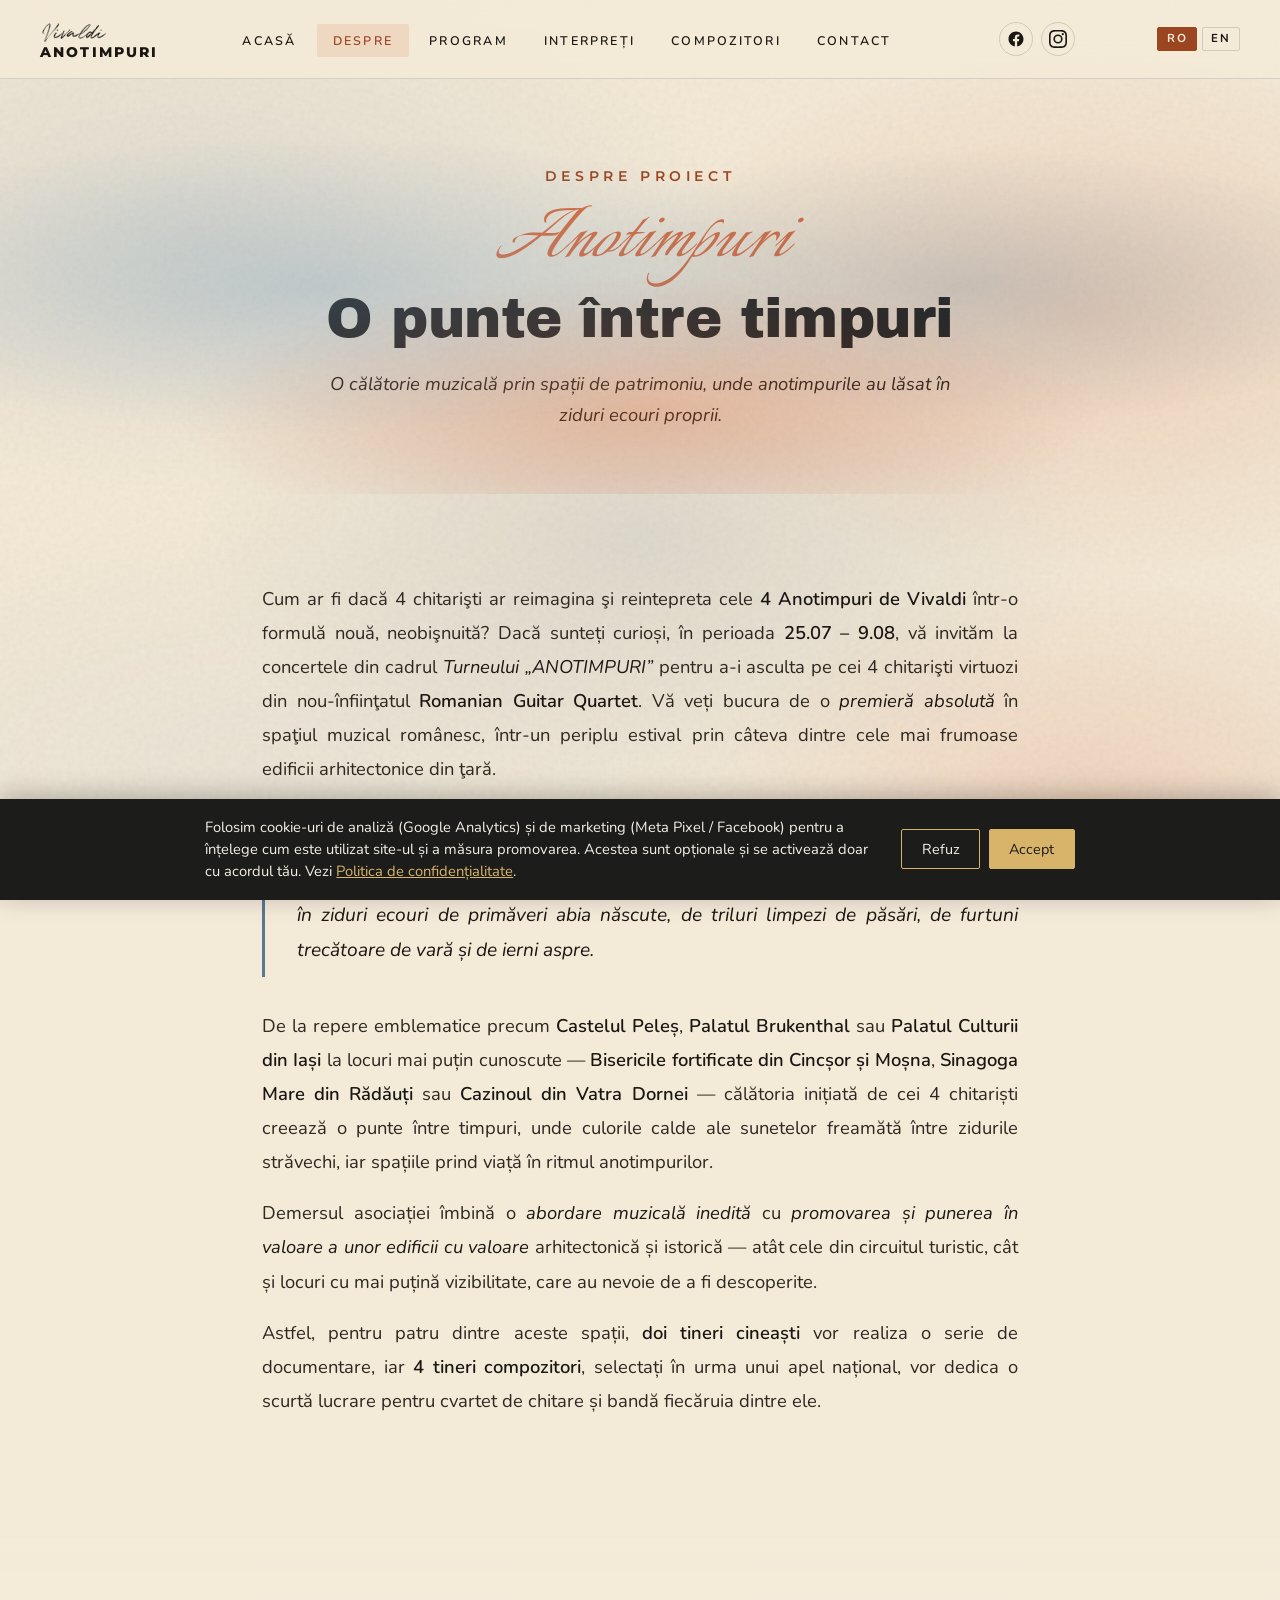
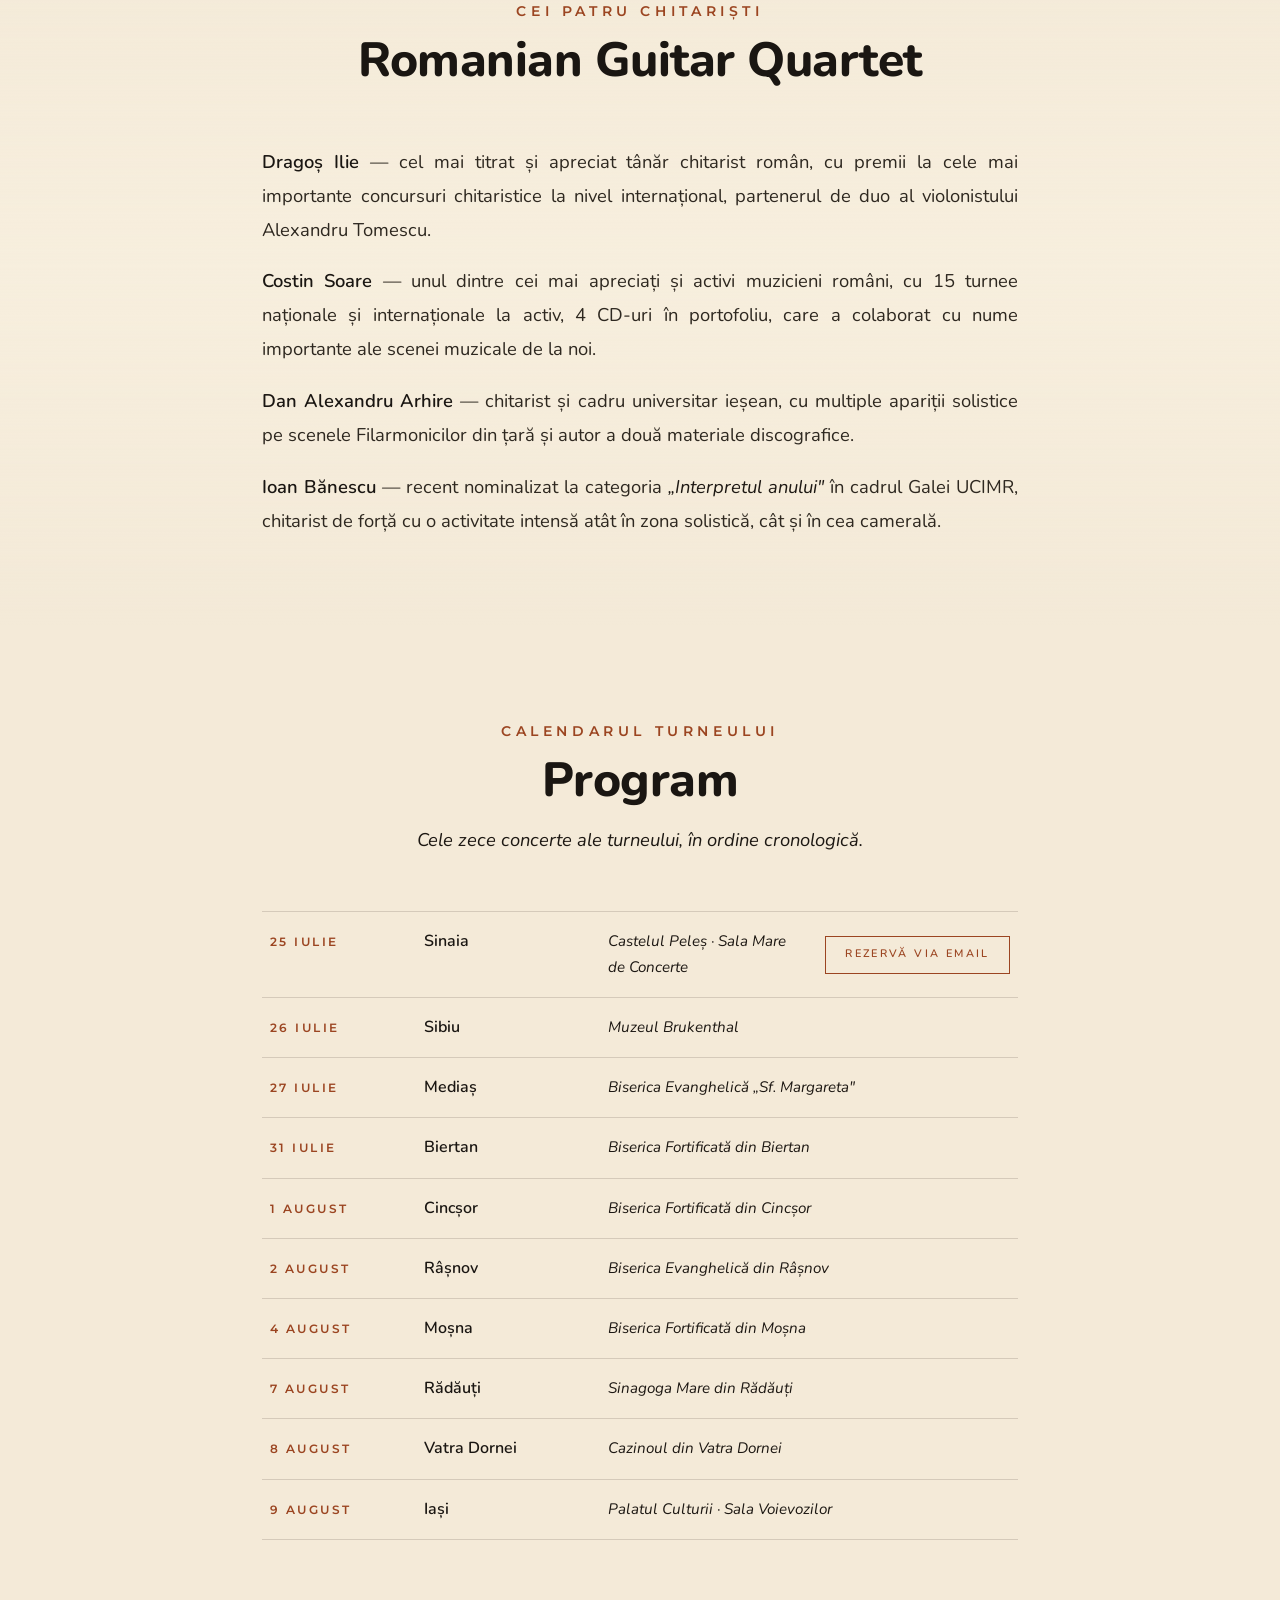
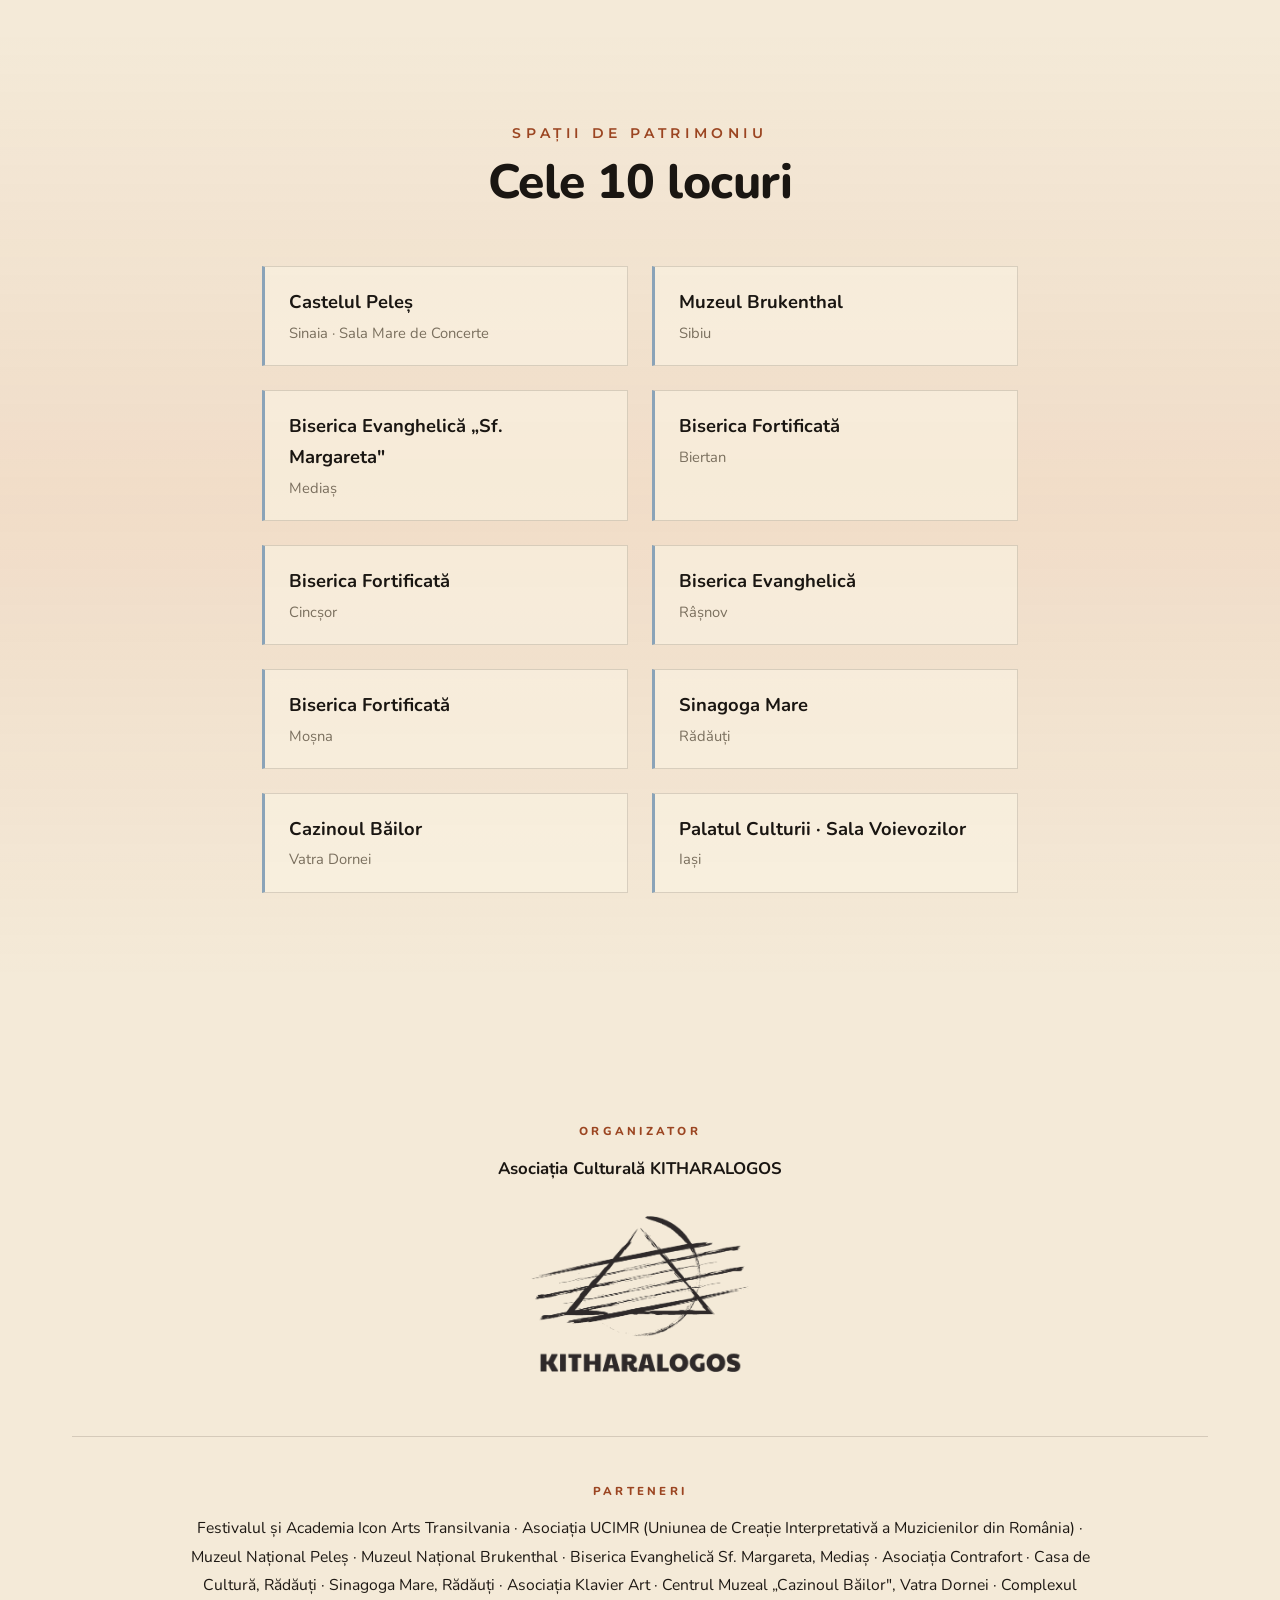
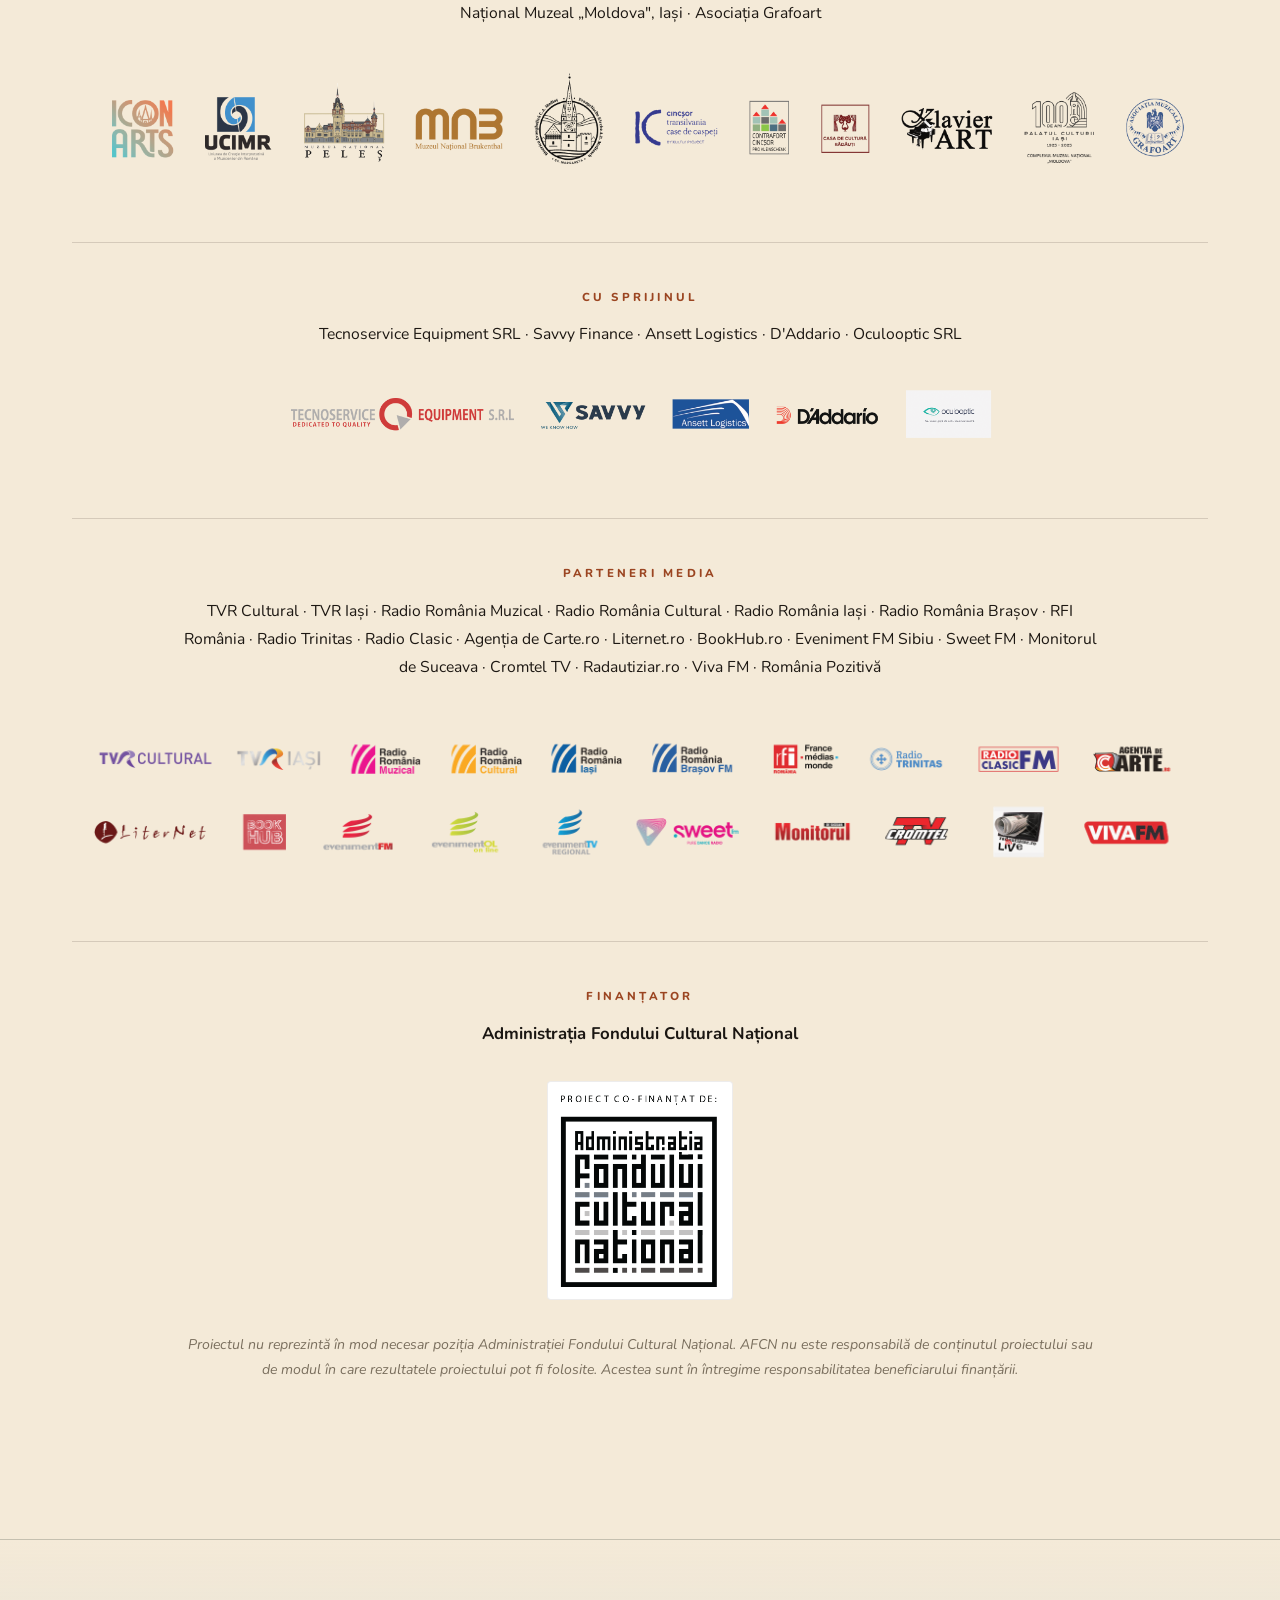
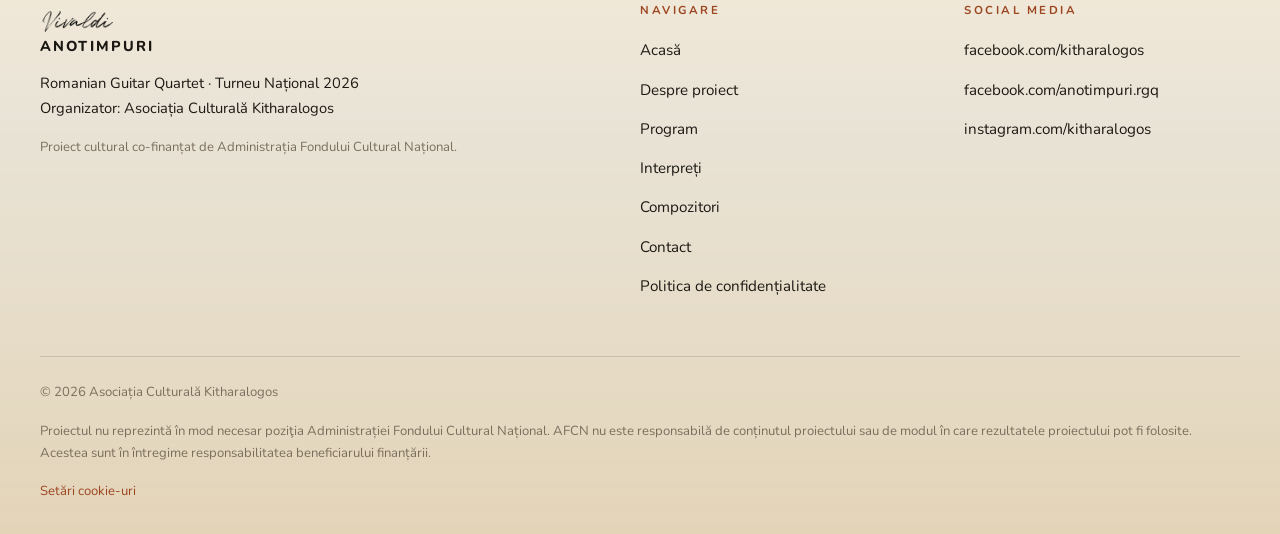
==== commit b4da0d2f: "Add translations and update styles for program list buttons" ====
--- a/about.html
+++ b/about.html
@@ -54,7 +54,7 @@
     <section class="page-hero">
       <div class="container container--narrow">
         <span class="eyebrow" data-i18n="hero.eyebrow">Despre proiect</span>
-        <div class="script">Anotimpuri</div>
+        <div class="script" data-i18n="hero.script">Anotimpuri</div>
         <h1 data-i18n="hero.h1">O punte între timpuri</h1>
         <p class="subtitle" data-i18n="hero.subtitle">
           O călătorie muzicală prin spații de patrimoniu, unde anotimpurile au lăsat
@@ -151,7 +151,7 @@
           <p data-i18n="prog.intro">Cele zece concerte ale turneului, în ordine cronologică.</p>
         </div>
         <ol class="program-list reveal">
-          <li><span class="program-date" data-i18n="prog.d1">25 iulie</span><span class="program-city">Sinaia</span><span class="program-venue" data-i18n="prog.v1">Castelul Peleș · Sala Mare de Concerte</span></li>
+          <li><span class="program-date" data-i18n="prog.d1">25 iulie</span><span class="program-city">Sinaia</span><span class="program-venue" data-i18n="prog.v1">Castelul Peleș · Sala Mare de Concerte</span><a href="mailto:peles.ro@gmail.com?subject=Rezervare concert din 25.07&body=Aș dori să fac o rezervare pentru concertul Anotimpuri din data de 25.07." class="btn btn--small btn--coral" data-i18n="prog.book1">Rezervă via email</a></li>
           <li><span class="program-date" data-i18n="prog.d2">26 iulie</span><span class="program-city">Sibiu</span><span class="program-venue" data-i18n="prog.v2">Muzeul Brukenthal</span></li>
           <li><span class="program-date" data-i18n="prog.d3">27 iulie</span><span class="program-city">Mediaș</span><span class="program-venue" data-i18n="prog.v3">Biserica Evanghelică „Sf. Margareta"</span></li>
           <li><span class="program-date" data-i18n="prog.d4">31 iulie</span><span class="program-city">Biertan</span><span class="program-venue" data-i18n="prog.v4">Biserica Fortificată din Biertan</span></li>
--- a/css/styles.css
+++ b/css/styles.css
@@ -855,13 +855,17 @@
 }
 .program-list li {
   display: grid;
-  grid-template-columns: 130px 160px 1fr;
+  grid-template-columns: 130px 160px 1fr auto;
   gap: 1.5rem;
   align-items: baseline;
   padding: 1rem 0.5rem;
   border-bottom: 1px solid var(--line);
   transition: background var(--transition);
 }
+.program-list .btn--small {
+  justify-self: end;
+  align-self: center;
+}
 .program-list li:hover {
   background: rgba(214, 106, 63, 0.05);
 }
@@ -889,6 +893,10 @@
     grid-template-columns: 1fr;
     gap: 0.25rem;
     padding: 1rem 0.25rem;
+  }
+  .program-list .btn--small {
+    justify-self: start;
+    margin-top: 0.5rem;
   }
 }
 
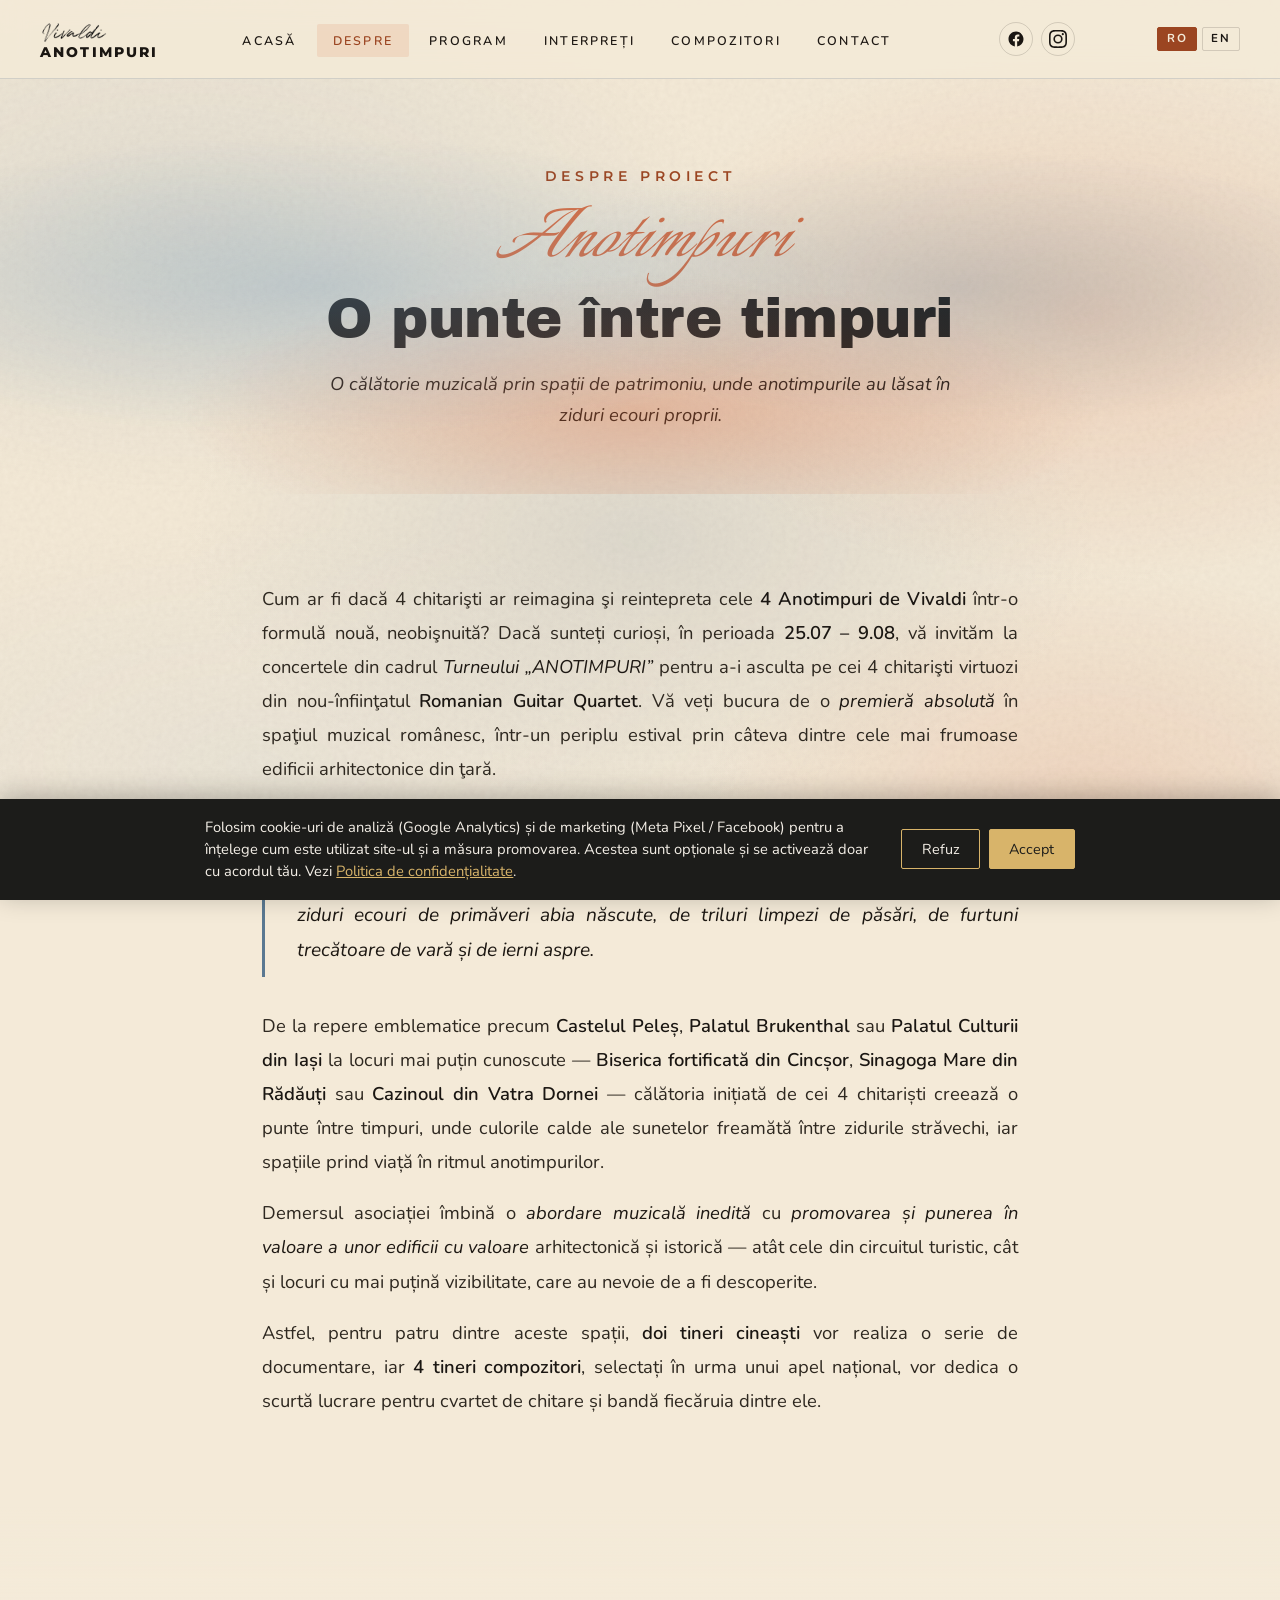
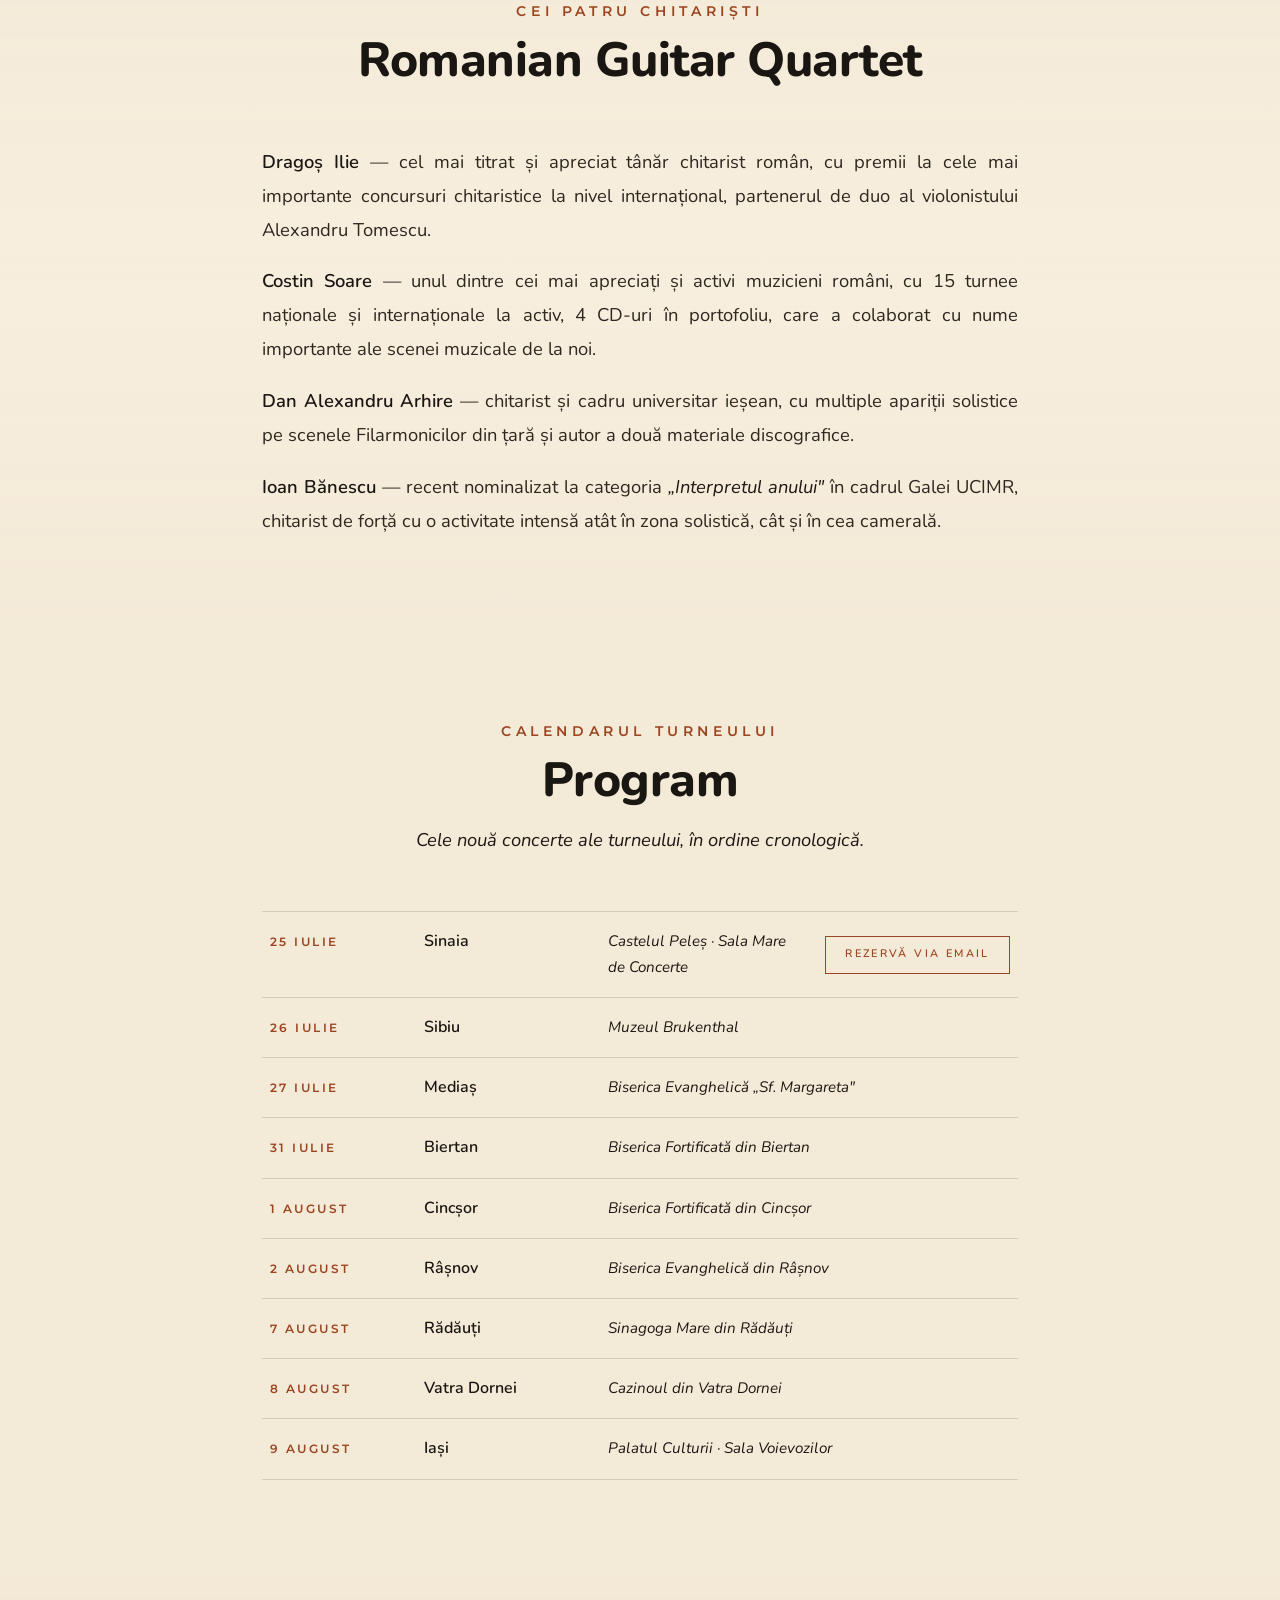
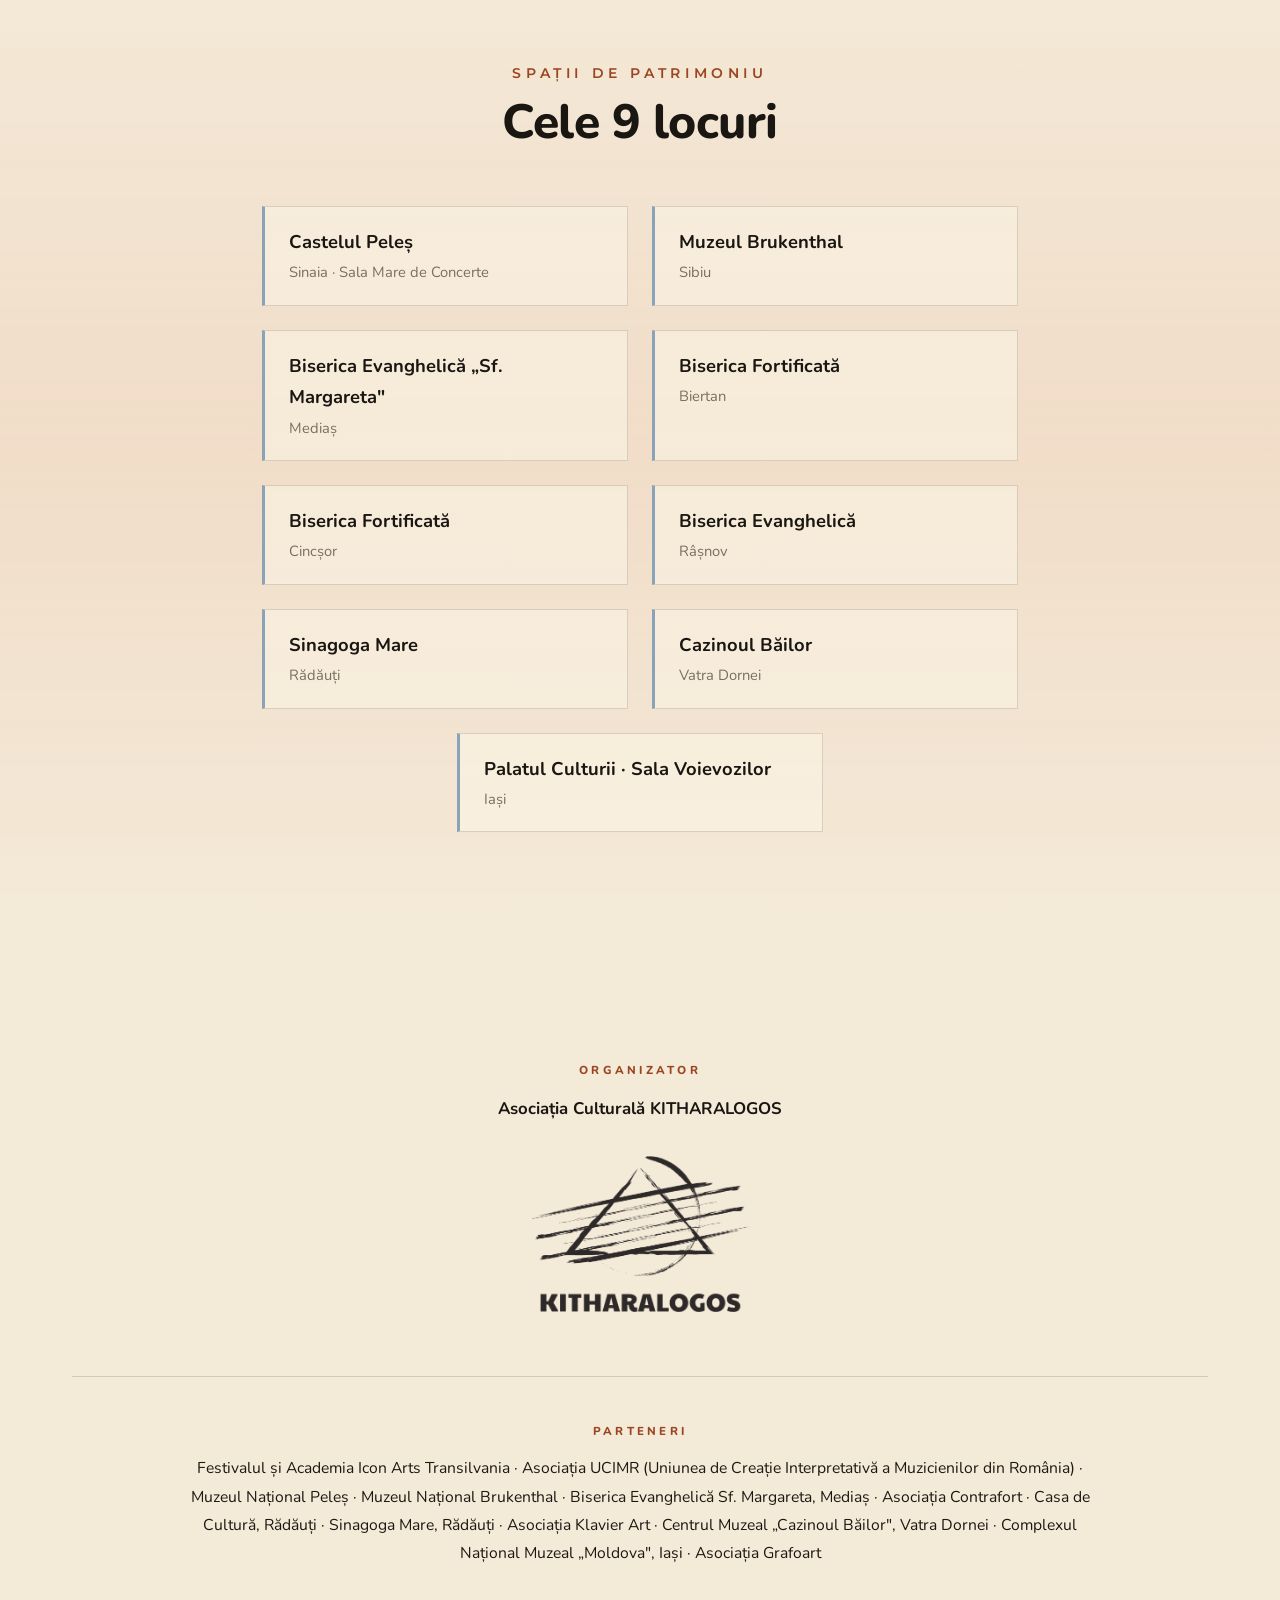
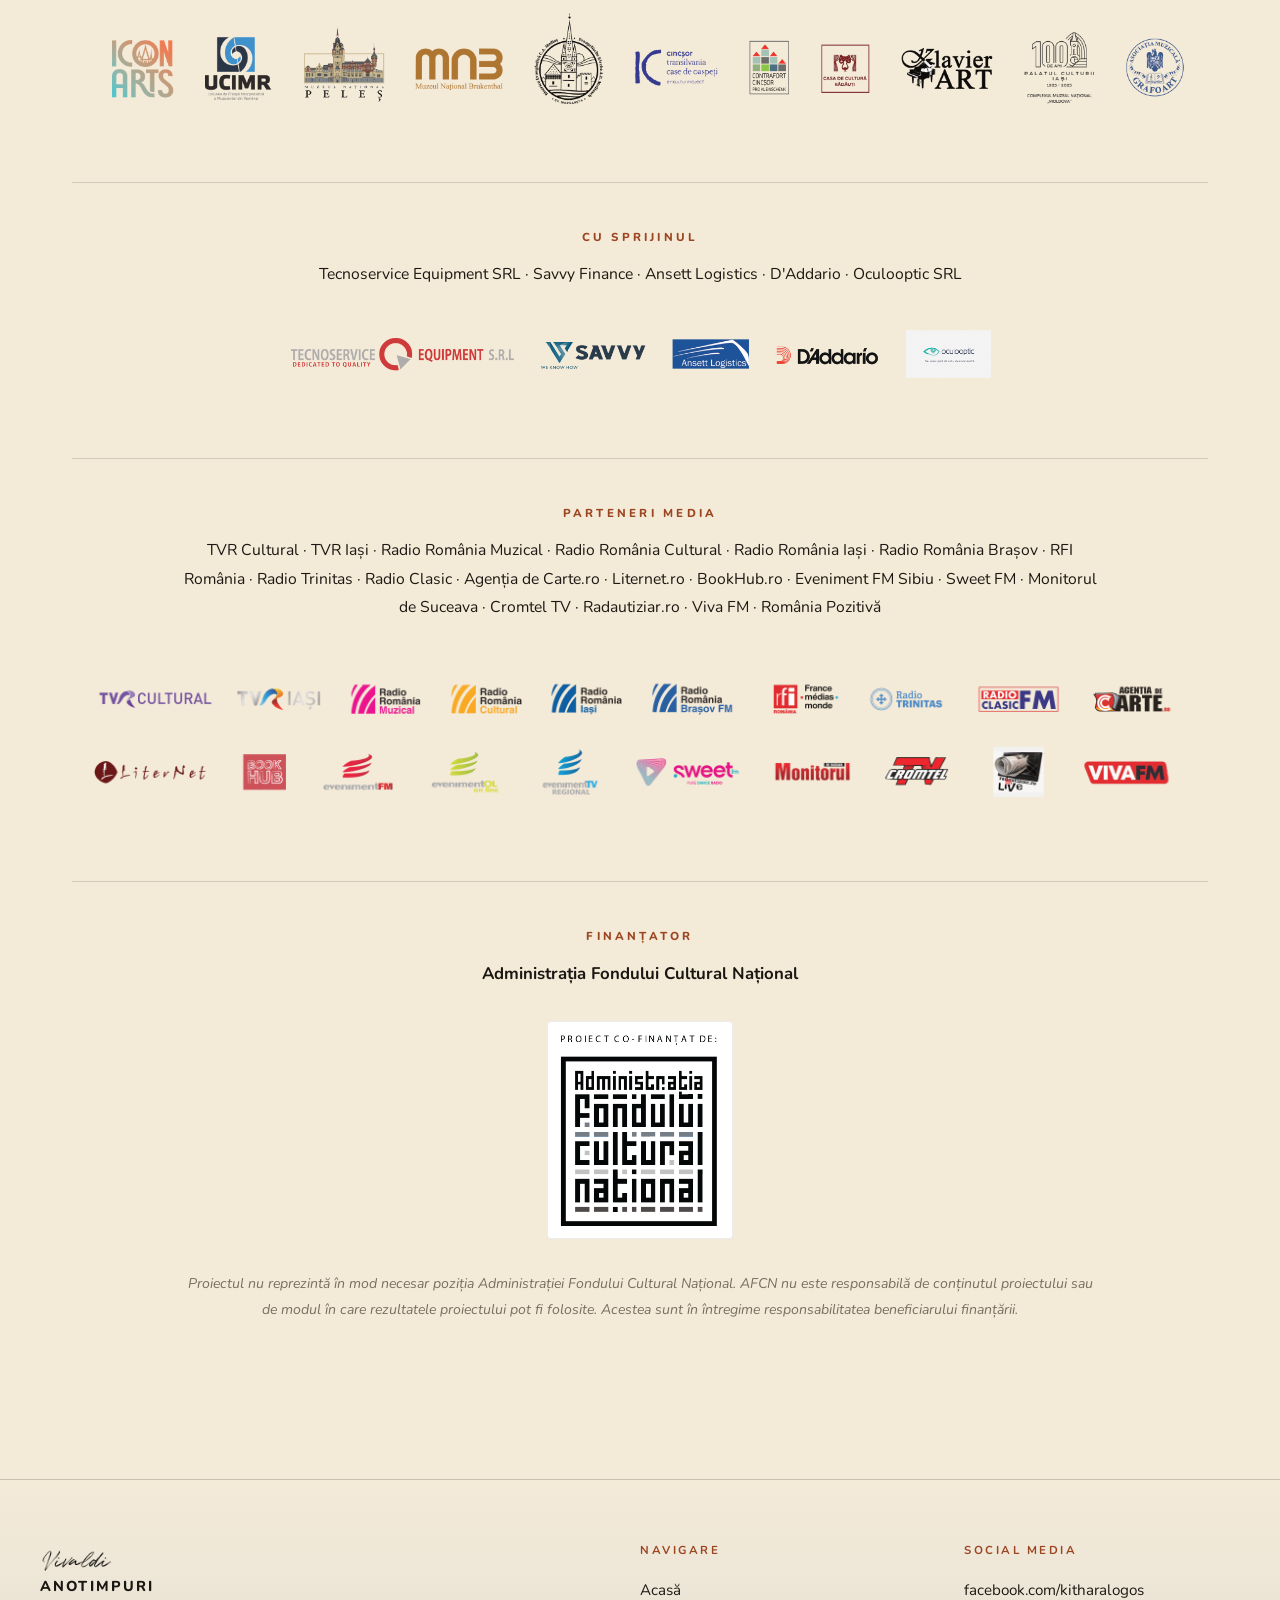
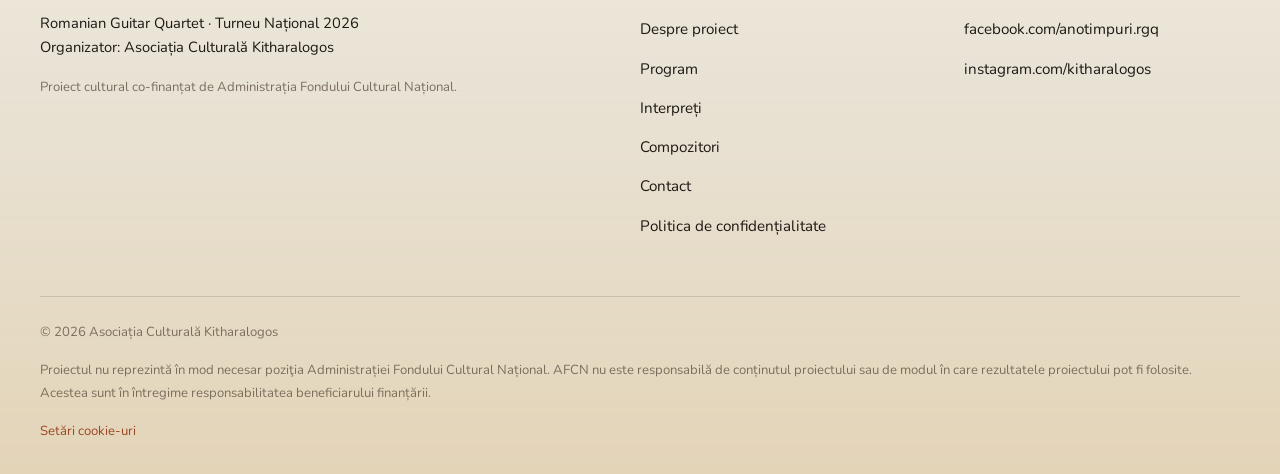
==== commit 3668e55f: "removed one concert place as it got canceled" ====
--- a/about.html
+++ b/about.html
@@ -77,7 +77,7 @@
 
           <div class="quote-block" data-i18n="concept.quote">
             <em>Asociaţia Culturală Kitharalogos</em> propune o călătorie muzicală –
-            10 concerte în spații de patrimoniu, unde anotimpurile — asemenea lucrărilor lui
+            9 concerte în spații de patrimoniu, unde anotimpurile — asemenea lucrărilor lui
             Vivaldi — au lăsat în ziduri ecouri de primăveri abia născute, de triluri limpezi
             de păsări, de furtuni trecătoare de vară și de ierni aspre.
           </div>
@@ -85,7 +85,7 @@
           <p data-i18n="concept.p2">
             De la repere emblematice precum <strong>Castelul Peleș</strong>, <strong>Palatul
             Brukenthal</strong> sau <strong>Palatul Culturii din Iași</strong> la locuri mai
-            puțin cunoscute — <strong>Bisericile fortificate din Cincșor și Moșna</strong>,
+            puțin cunoscute — <strong>Biserica fortificată din Cincșor</strong>,
             <strong>Sinagoga Mare din Rădăuți</strong> sau <strong>Cazinoul din Vatra
             Dornei</strong> — călătoria inițiată de cei 4 chitariști creează o punte între
             timpuri, unde culorile calde ale sunetelor freamătă între zidurile străvechi,
@@ -148,7 +148,7 @@
         <div class="section-header reveal">
           <span class="eyebrow" data-i18n="prog.eyebrow">Calendarul turneului</span>
           <h2 data-i18n="prog.h2">Program</h2>
-          <p data-i18n="prog.intro">Cele zece concerte ale turneului, în ordine cronologică.</p>
+          <p data-i18n="prog.intro">Cele nouă concerte ale turneului, în ordine cronologică.</p>
         </div>
         <ol class="program-list reveal">
           <li><span class="program-date" data-i18n="prog.d1">25 iulie</span><span class="program-city">Sinaia</span><span class="program-venue" data-i18n="prog.v1">Castelul Peleș · Sala Mare de Concerte</span><a href="mailto:peles.ro@gmail.com?subject=Rezervare concert din 25.07&body=Aș dori să fac o rezervare pentru concertul Anotimpuri din data de 25.07." class="btn btn--small btn--coral" data-i18n="prog.book1">Rezervă via email</a></li>
@@ -157,7 +157,6 @@
           <li><span class="program-date" data-i18n="prog.d4">31 iulie</span><span class="program-city">Biertan</span><span class="program-venue" data-i18n="prog.v4">Biserica Fortificată din Biertan</span></li>
           <li><span class="program-date" data-i18n="prog.d5">1 august</span><span class="program-city">Cincșor</span><span class="program-venue" data-i18n="prog.v5">Biserica Fortificată din Cincșor</span></li>
           <li><span class="program-date" data-i18n="prog.d6">2 august</span><span class="program-city">Râșnov</span><span class="program-venue" data-i18n="prog.v6">Biserica Evanghelică din Râșnov</span></li>
-          <li><span class="program-date" data-i18n="prog.d7">4 august</span><span class="program-city">Moșna</span><span class="program-venue" data-i18n="prog.v7">Biserica Fortificată din Moșna</span></li>
           <li><span class="program-date" data-i18n="prog.d8">7 august</span><span class="program-city">Rădăuți</span><span class="program-venue" data-i18n="prog.v8">Sinagoga Mare din Rădăuți</span></li>
           <li><span class="program-date" data-i18n="prog.d9">8 august</span><span class="program-city">Vatra Dornei</span><span class="program-venue" data-i18n="prog.v9">Cazinoul din Vatra Dornei</span></li>
           <li><span class="program-date" data-i18n="prog.d10">9 august</span><span class="program-city">Iași</span><span class="program-venue" data-i18n="prog.v10">Palatul Culturii · Sala Voievozilor</span></li>
@@ -170,7 +169,7 @@
       <div class="container container--narrow">
         <div class="section-header reveal">
           <span class="eyebrow" data-i18n="ven.eyebrow">Spații de patrimoniu</span>
-          <h2 data-i18n="ven.h2">Cele 10 locuri</h2>
+          <h2 data-i18n="ven.h2">Cele 9 locuri</h2>
         </div>
         <div class="venue-list reveal">
           <div class="venue-item">
@@ -196,10 +195,6 @@
           <div class="venue-item">
             <div class="name" data-i18n="ven.n6">Biserica Evanghelică</div>
             <div class="loc" data-i18n="ven.l6">Râșnov</div>
-          </div>
-          <div class="venue-item">
-            <div class="name" data-i18n="ven.n7">Biserica Fortificată</div>
-            <div class="loc" data-i18n="ven.l7">Moșna</div>
           </div>
           <div class="venue-item">
             <div class="name" data-i18n="ven.n8">Sinagoga Mare</div>
--- a/css/styles.css
+++ b/css/styles.css
@@ -827,6 +827,14 @@
   margin-top: 2rem;
 }
 @media (max-width: 700px) { .venue-list { grid-template-columns: 1fr; } }
+/* When the count is odd, center the lone last item so the grid doesn't look like one is missing */
+@media (min-width: 701px) {
+  .venue-list .venue-item:last-child:nth-child(odd) {
+    grid-column: 1 / -1;
+    justify-self: center;
+    width: calc(50% - 0.75rem);
+  }
+}
 .venue-item {
   padding: 1.2rem 1.5rem;
   background: rgba(250, 243, 227, 0.6);
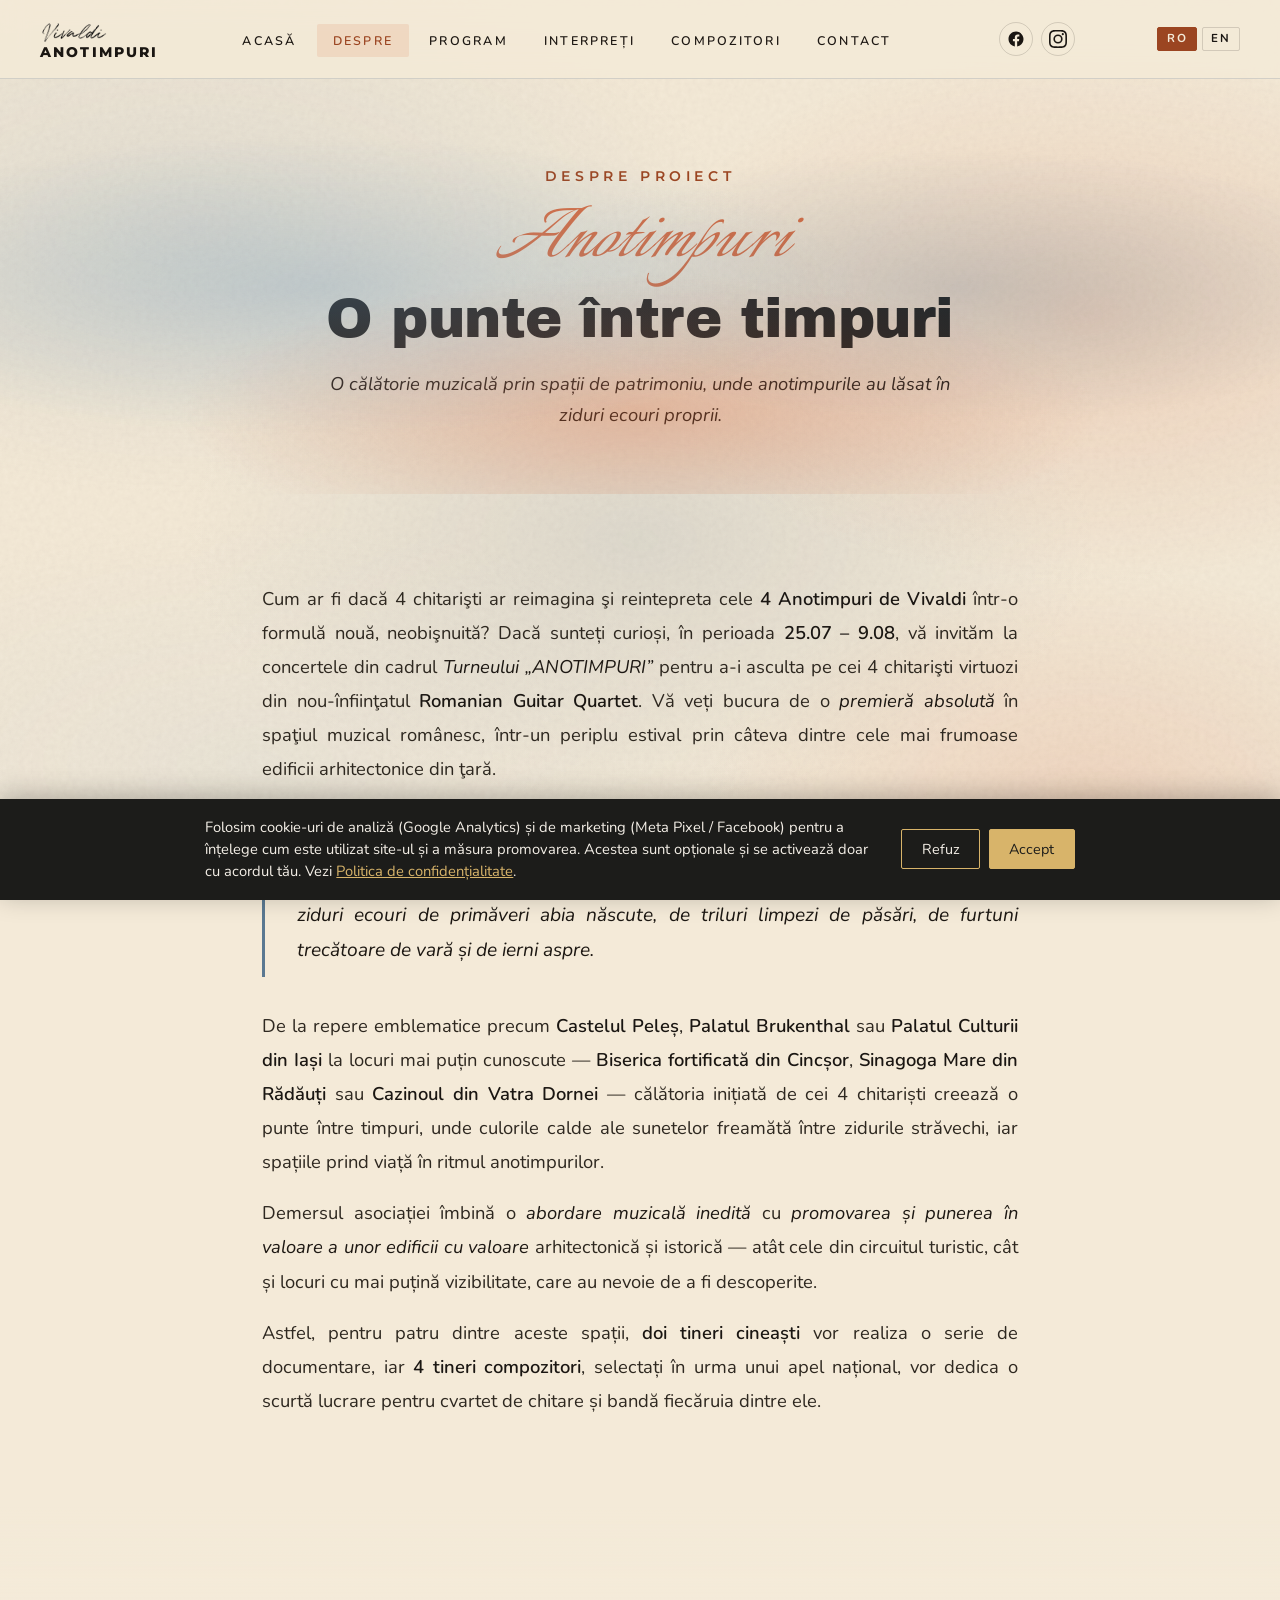
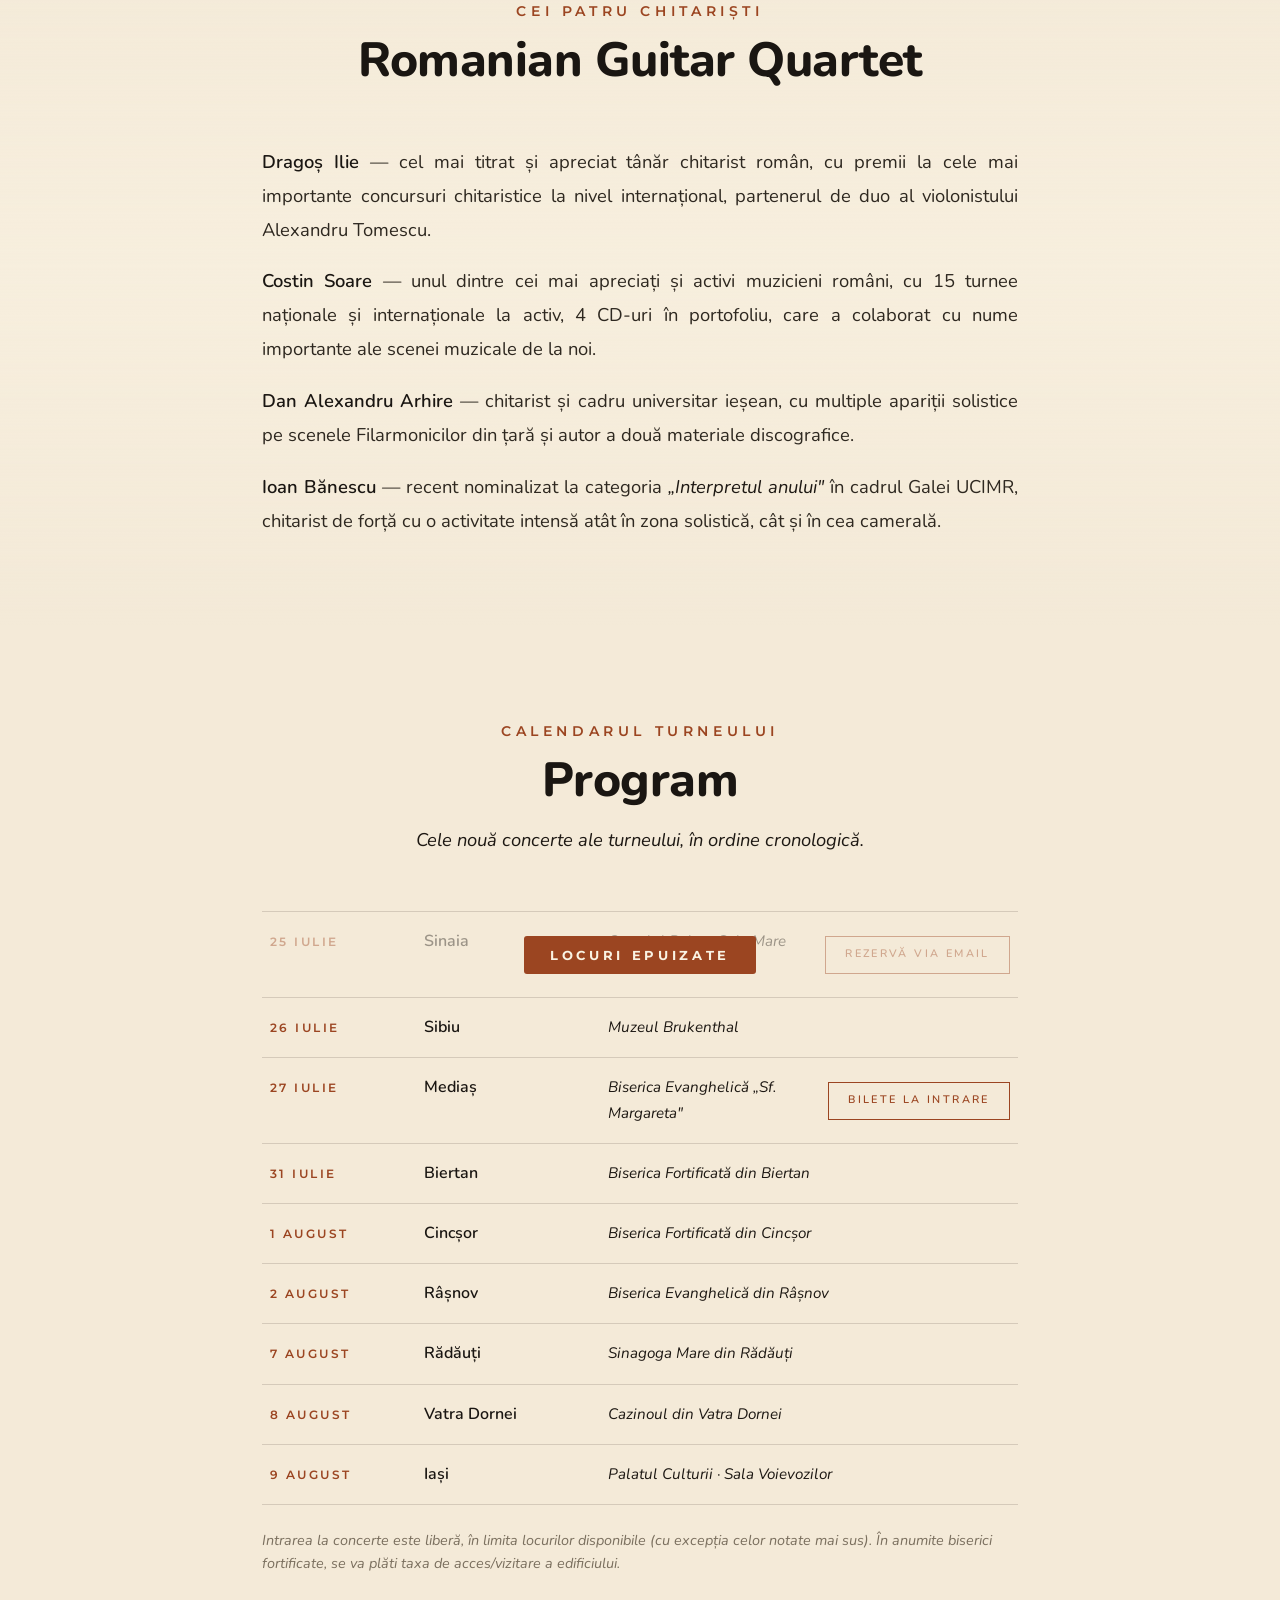
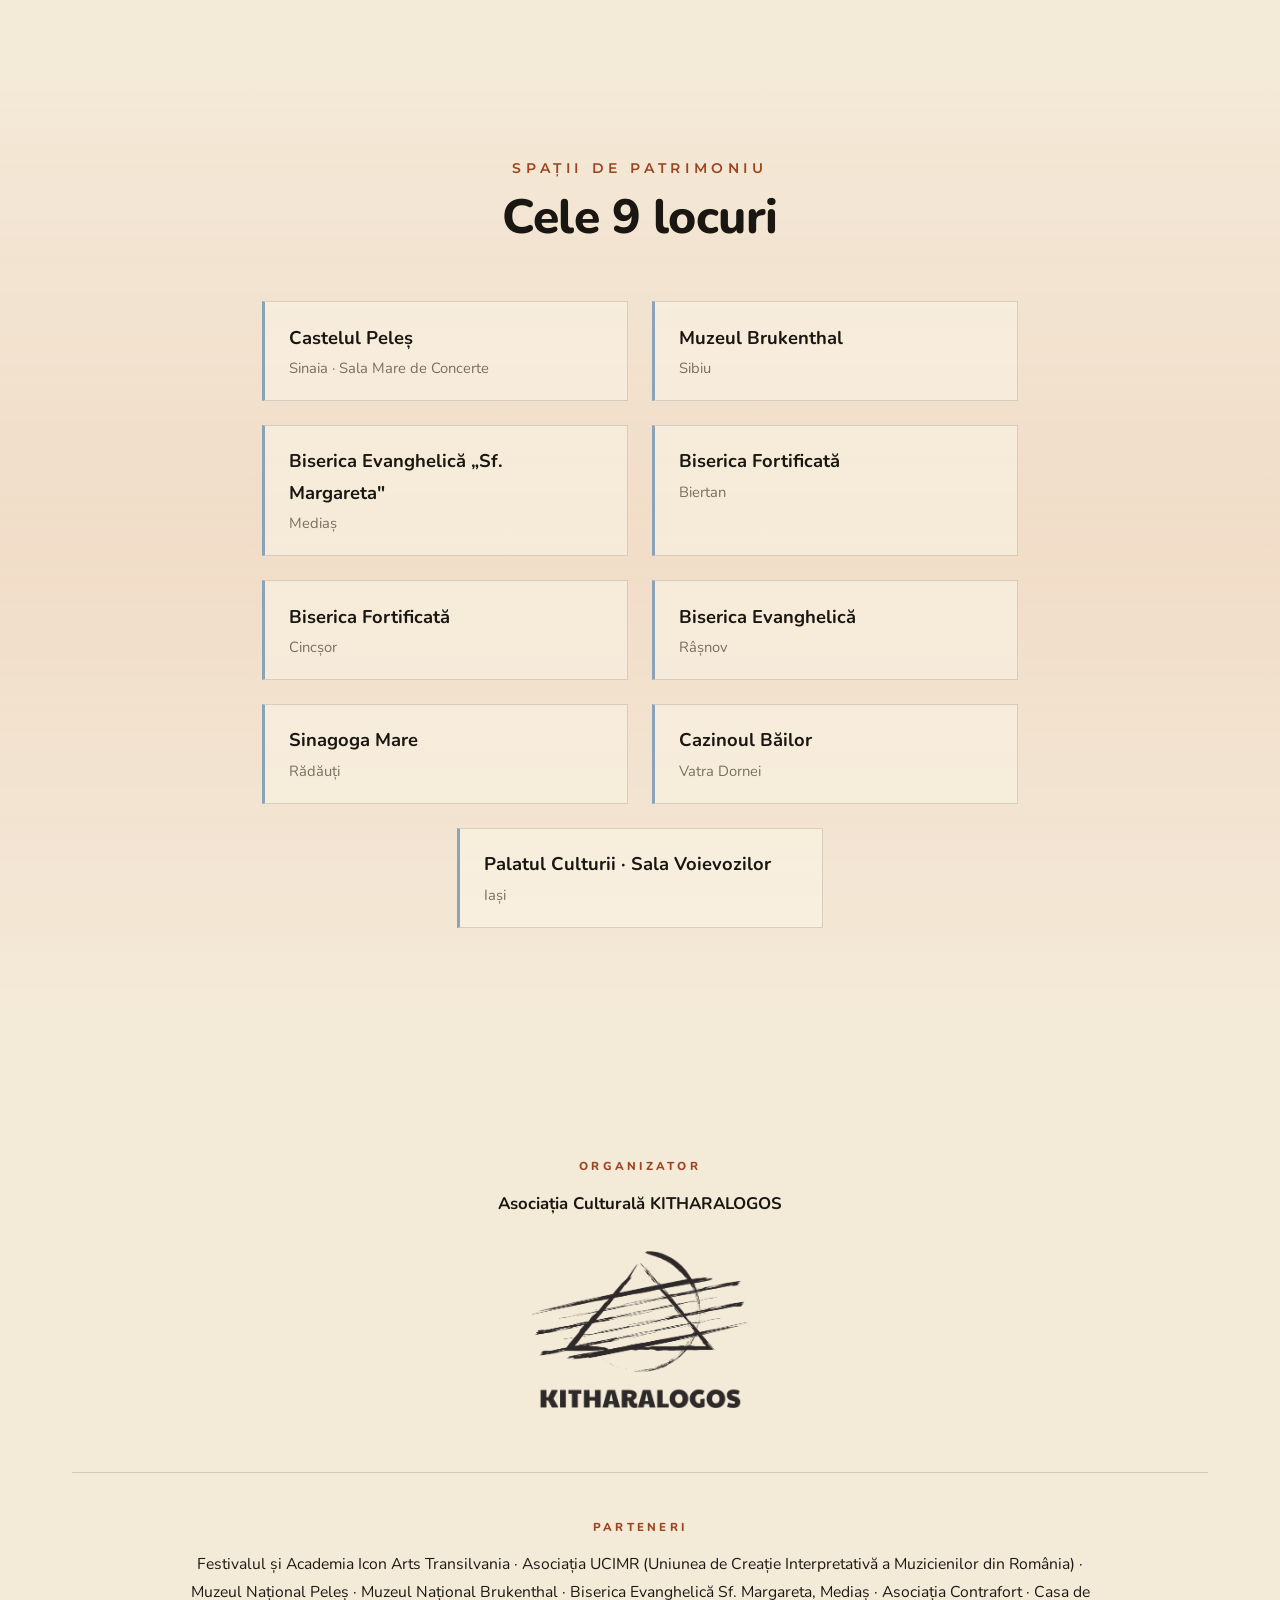
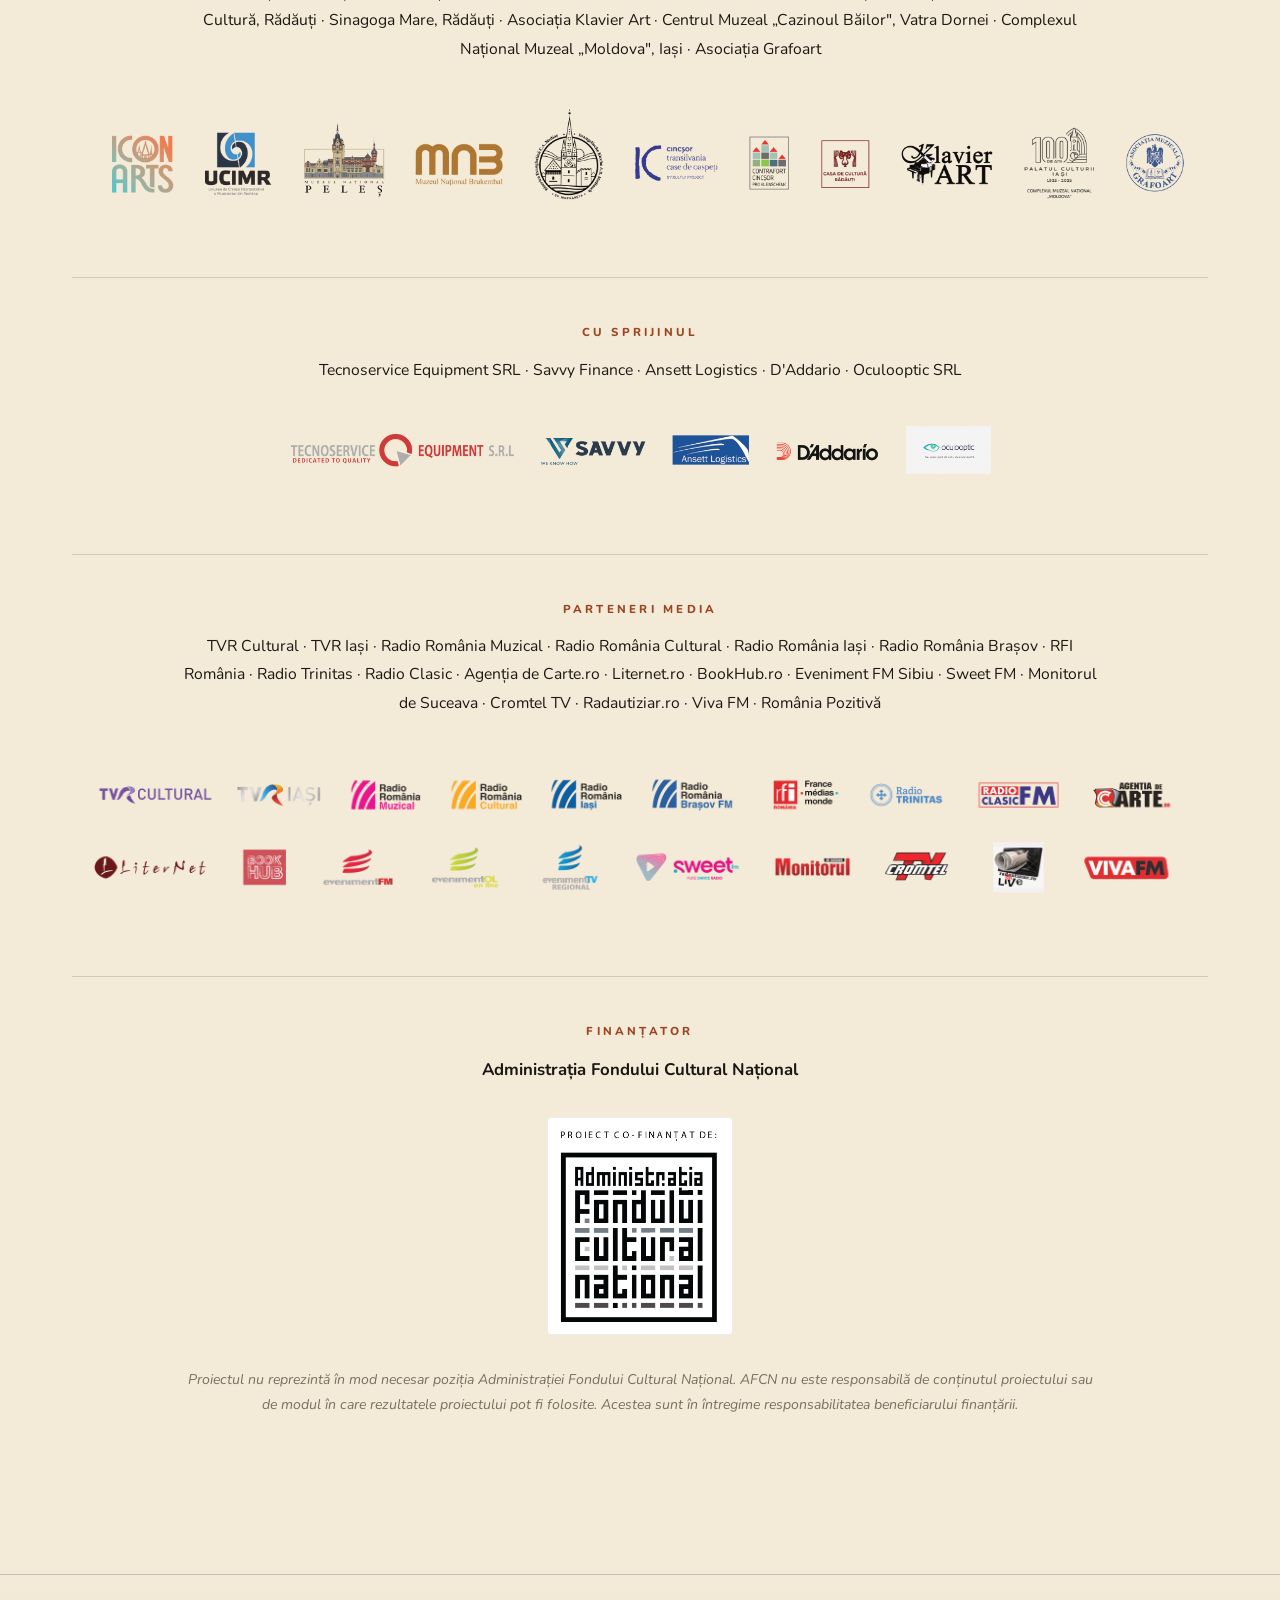
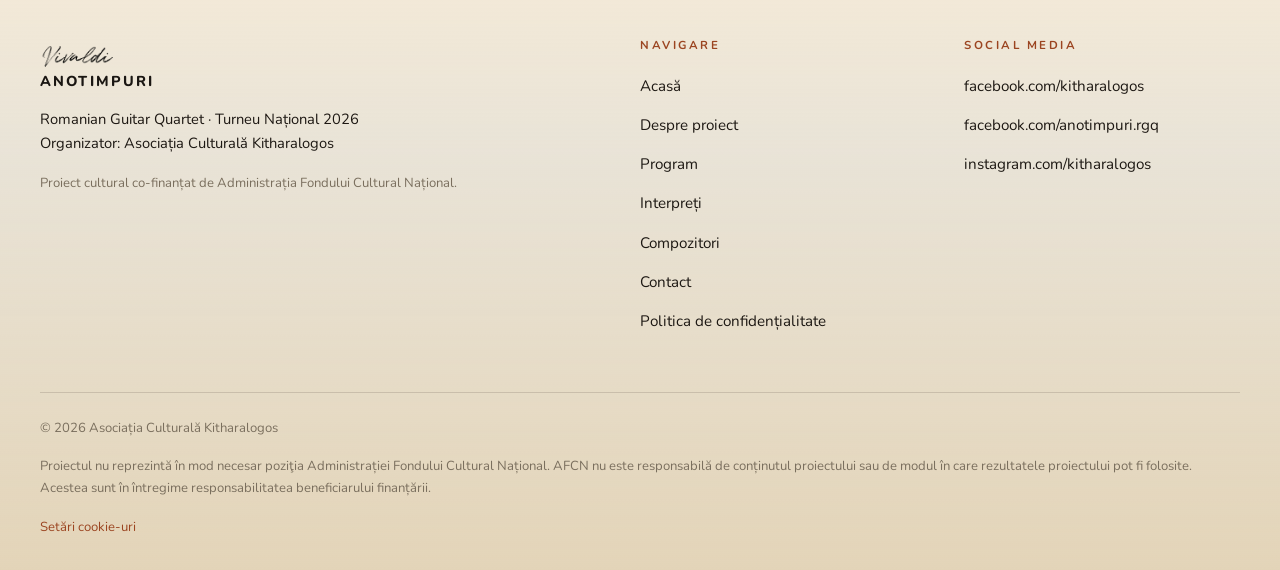
==== commit 1595bda6: "Add sold-out indicators and event notes to concert listings" ====
--- a/about.html
+++ b/about.html
@@ -151,9 +151,9 @@
           <p data-i18n="prog.intro">Cele nouă concerte ale turneului, în ordine cronologică.</p>
         </div>
         <ol class="program-list reveal">
-          <li><span class="program-date" data-i18n="prog.d1">25 iulie</span><span class="program-city">Sinaia</span><span class="program-venue" data-i18n="prog.v1">Castelul Peleș · Sala Mare de Concerte</span><a href="mailto:peles.ro@gmail.com?subject=Rezervare concert din 25.07&body=Aș dori să fac o rezervare pentru concertul Anotimpuri din data de 25.07." class="btn btn--small btn--coral" data-i18n="prog.book1">Rezervă via email</a></li>
+          <li class="sold-out"><span class="program-date" data-i18n="prog.d1">25 iulie</span><span class="program-city">Sinaia</span><span class="program-venue" data-i18n="prog.v1">Castelul Peleș · Sala Mare de Concerte</span><span class="btn btn--small btn--coral is-disabled" aria-disabled="true" data-i18n="prog.book1">Rezervă via email</span><span class="sold-out-overlay" aria-hidden="true"><span data-i18n="prog.soldout">Locuri epuizate</span></span></li>
           <li><span class="program-date" data-i18n="prog.d2">26 iulie</span><span class="program-city">Sibiu</span><span class="program-venue" data-i18n="prog.v2">Muzeul Brukenthal</span></li>
-          <li><span class="program-date" data-i18n="prog.d3">27 iulie</span><span class="program-city">Mediaș</span><span class="program-venue" data-i18n="prog.v3">Biserica Evanghelică „Sf. Margareta"</span></li>
+          <li><span class="program-date" data-i18n="prog.d3">27 iulie</span><span class="program-city">Mediaș</span><span class="program-venue" data-i18n="prog.v3">Biserica Evanghelică „Sf. Margareta"</span><span class="btn btn--small btn--coral is-disabled" aria-disabled="true" data-i18n="prog.tickets">Bilete la intrare</span></li>
           <li><span class="program-date" data-i18n="prog.d4">31 iulie</span><span class="program-city">Biertan</span><span class="program-venue" data-i18n="prog.v4">Biserica Fortificată din Biertan</span></li>
           <li><span class="program-date" data-i18n="prog.d5">1 august</span><span class="program-city">Cincșor</span><span class="program-venue" data-i18n="prog.v5">Biserica Fortificată din Cincșor</span></li>
           <li><span class="program-date" data-i18n="prog.d6">2 august</span><span class="program-city">Râșnov</span><span class="program-venue" data-i18n="prog.v6">Biserica Evanghelică din Râșnov</span></li>
@@ -161,6 +161,7 @@
           <li><span class="program-date" data-i18n="prog.d9">8 august</span><span class="program-city">Vatra Dornei</span><span class="program-venue" data-i18n="prog.v9">Cazinoul din Vatra Dornei</span></li>
           <li><span class="program-date" data-i18n="prog.d10">9 august</span><span class="program-city">Iași</span><span class="program-venue" data-i18n="prog.v10">Palatul Culturii · Sala Voievozilor</span></li>
         </ol>
+        <p class="event-note" data-i18n="prog.note">Intrarea la concerte este liberă, în limita locurilor disponibile (cu excepția celor notate mai sus). În anumite biserici fortificate, se va plăti taxa de acces/vizitare a edificiului.</p>
       </div>
     </section>
 
--- a/css/styles.css
+++ b/css/styles.css
@@ -601,6 +601,43 @@
   .event-item:hover { padding-left: 0; }
 }
 
+/* --- SOLD OUT OVERLAY (shared: event list + program list) --- */
+.sold-out { position: relative; }
+.event-item.sold-out:hover { background: transparent; padding-left: 0; }
+.program-list li.sold-out:hover { background: transparent; }
+.sold-out > *:not(.sold-out-overlay) { opacity: 0.4; }
+.sold-out-overlay {
+  position: absolute;
+  inset: 0;
+  display: flex;
+  align-items: center;
+  justify-content: center;
+  pointer-events: none;
+}
+.sold-out-overlay > span {
+  font-family: var(--font-eyebrow);
+  font-weight: 700;
+  font-size: 0.82rem;
+  letter-spacing: 0.28em;
+  text-transform: uppercase;
+  color: var(--cream);
+  background: var(--summer-deep);
+  padding: 0.5rem 1.6rem;
+  border-radius: 3px;
+  white-space: nowrap;
+}
+.btn.is-disabled {
+  pointer-events: none;
+  cursor: not-allowed;
+}
+.event-note {
+  margin-top: 1.5rem;
+  font-size: 0.9rem;
+  font-style: italic;
+  color: var(--warm-grey);
+  line-height: 1.6;
+}
+
 /* --- MUSICIAN CARDS --- */
 .musician-grid {
   display: grid;
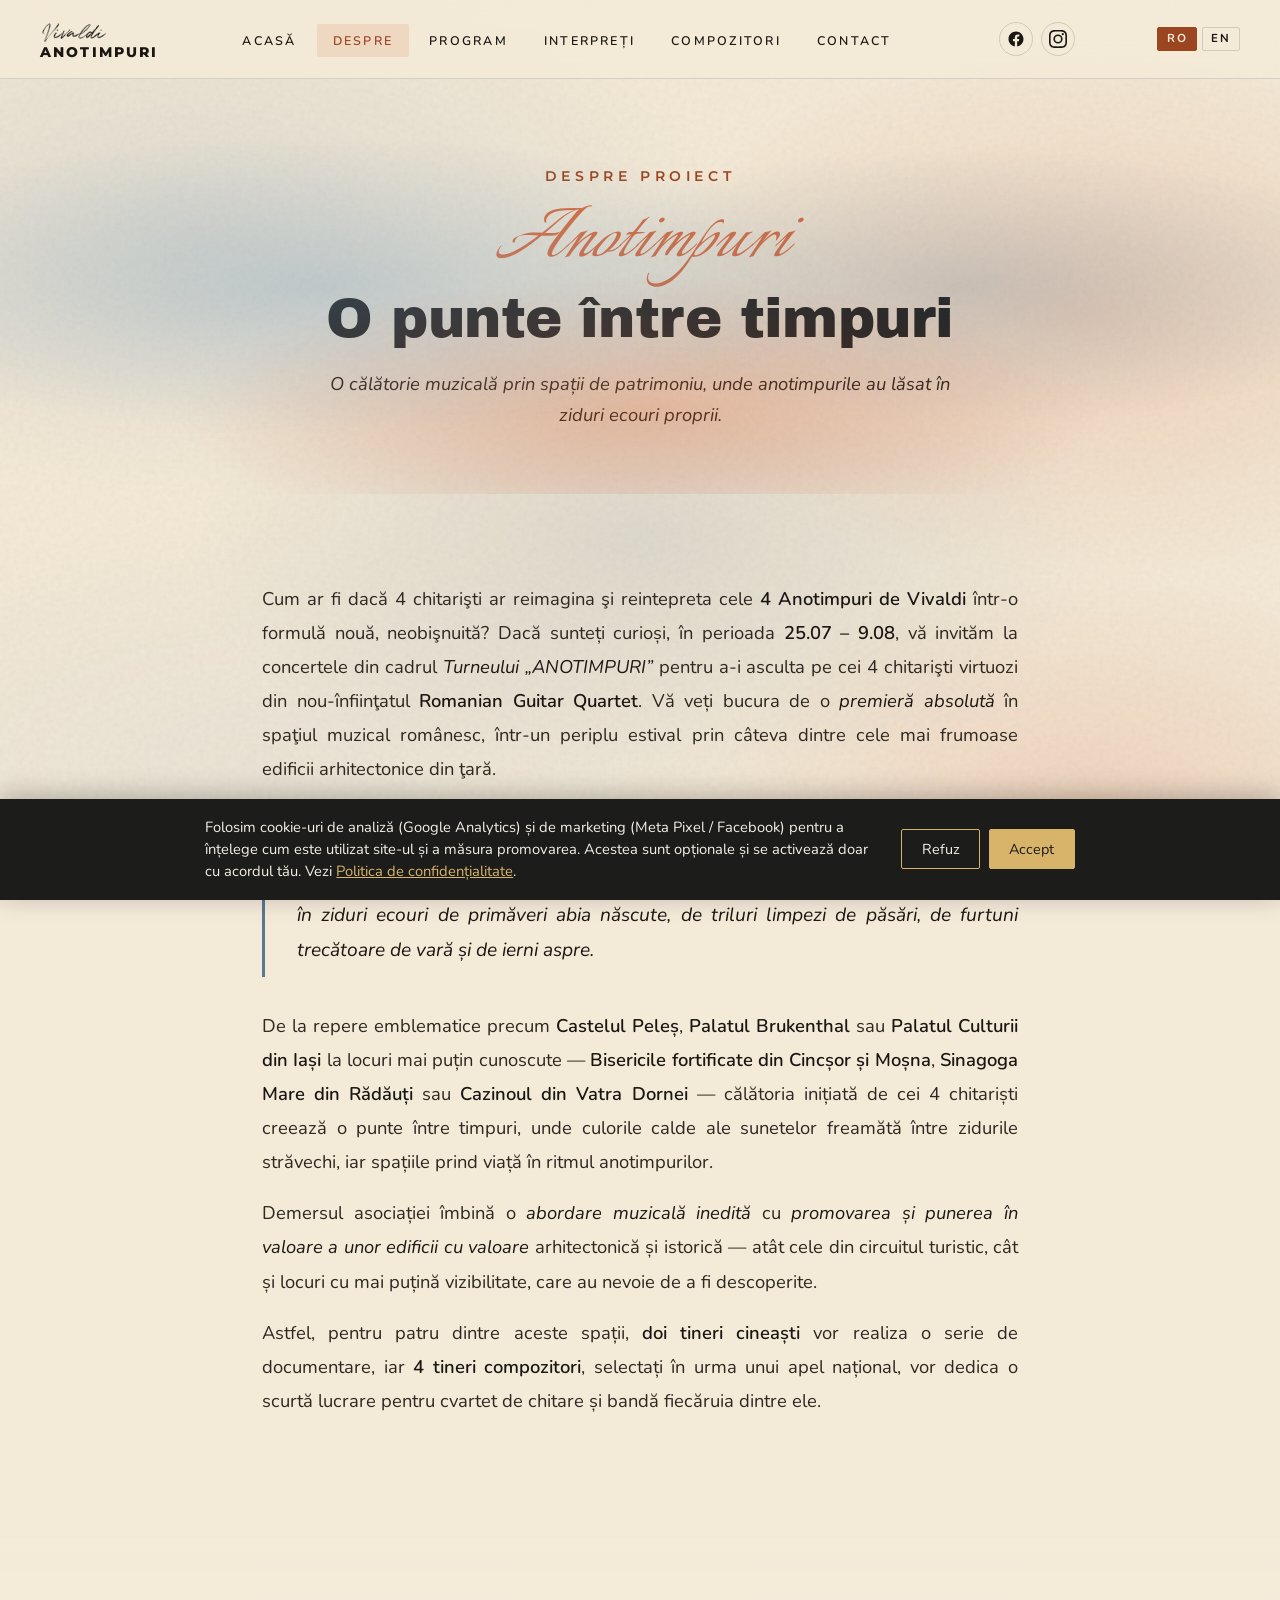
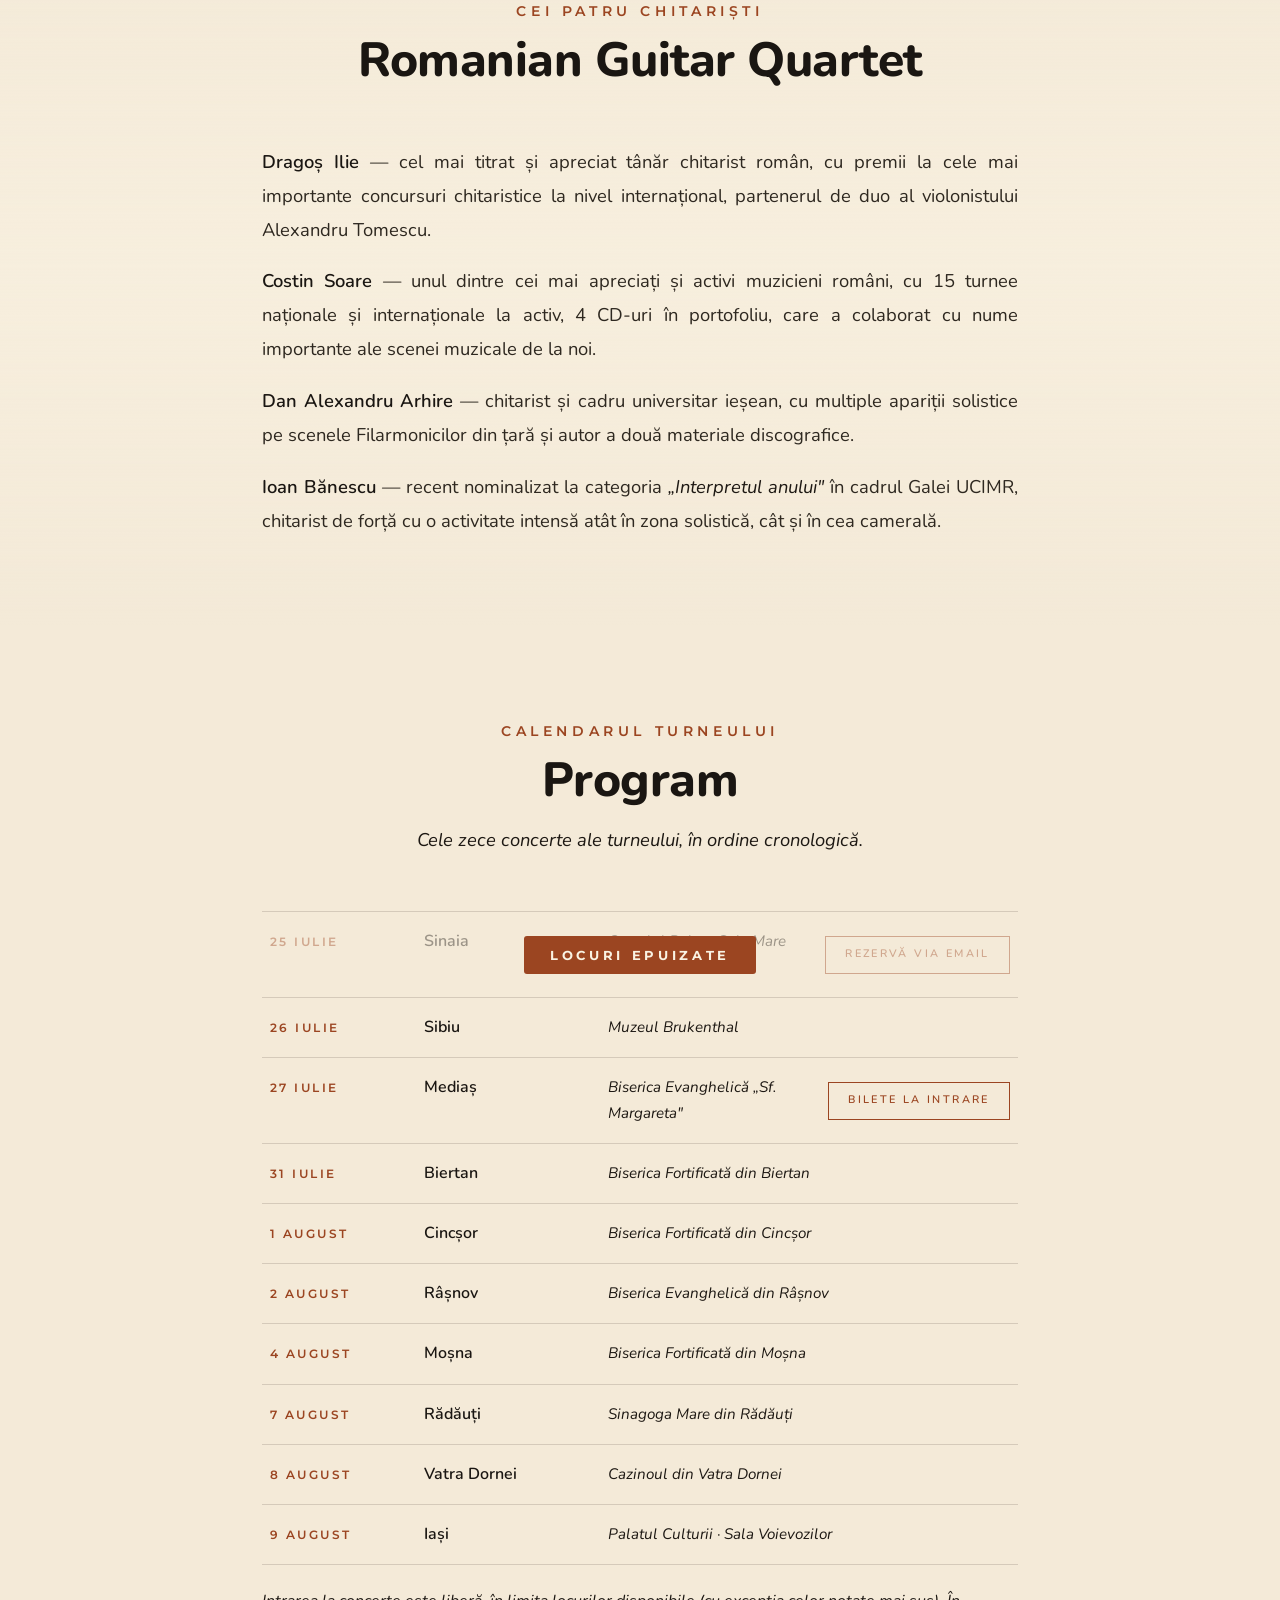
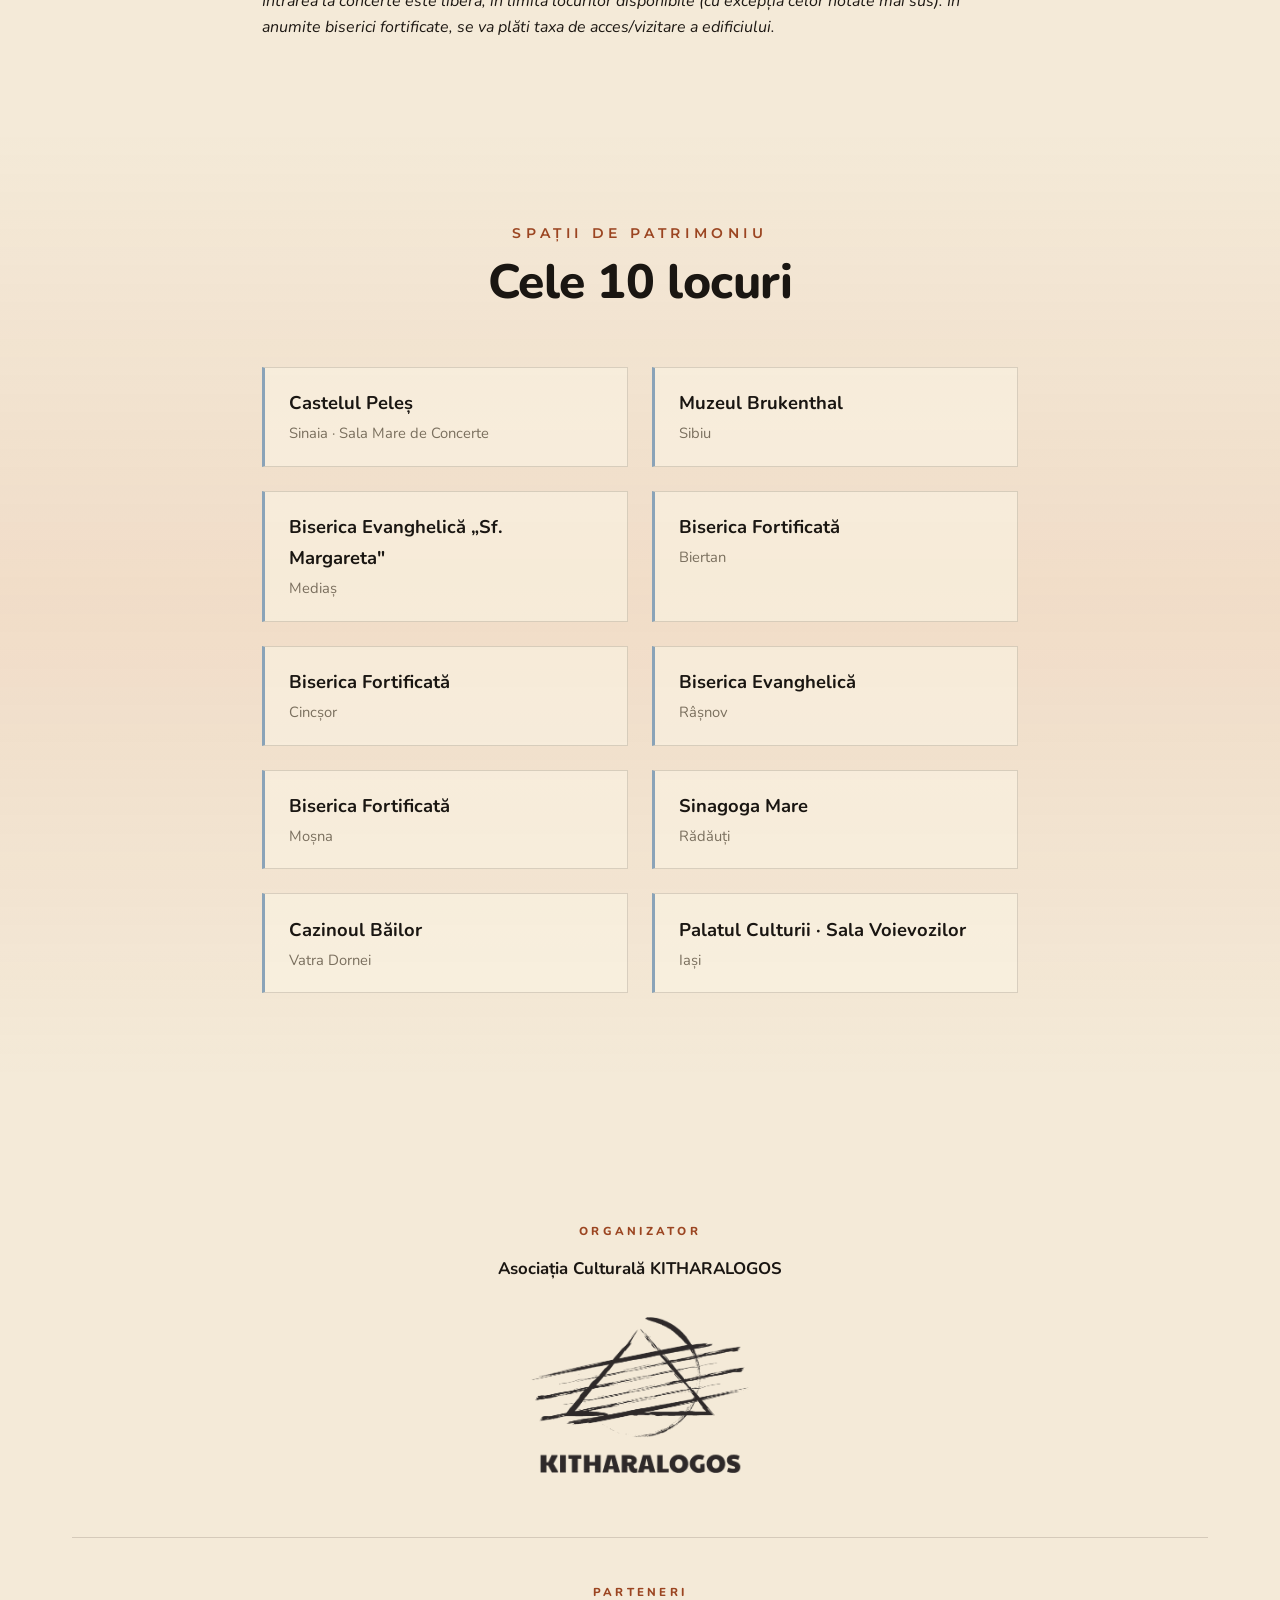
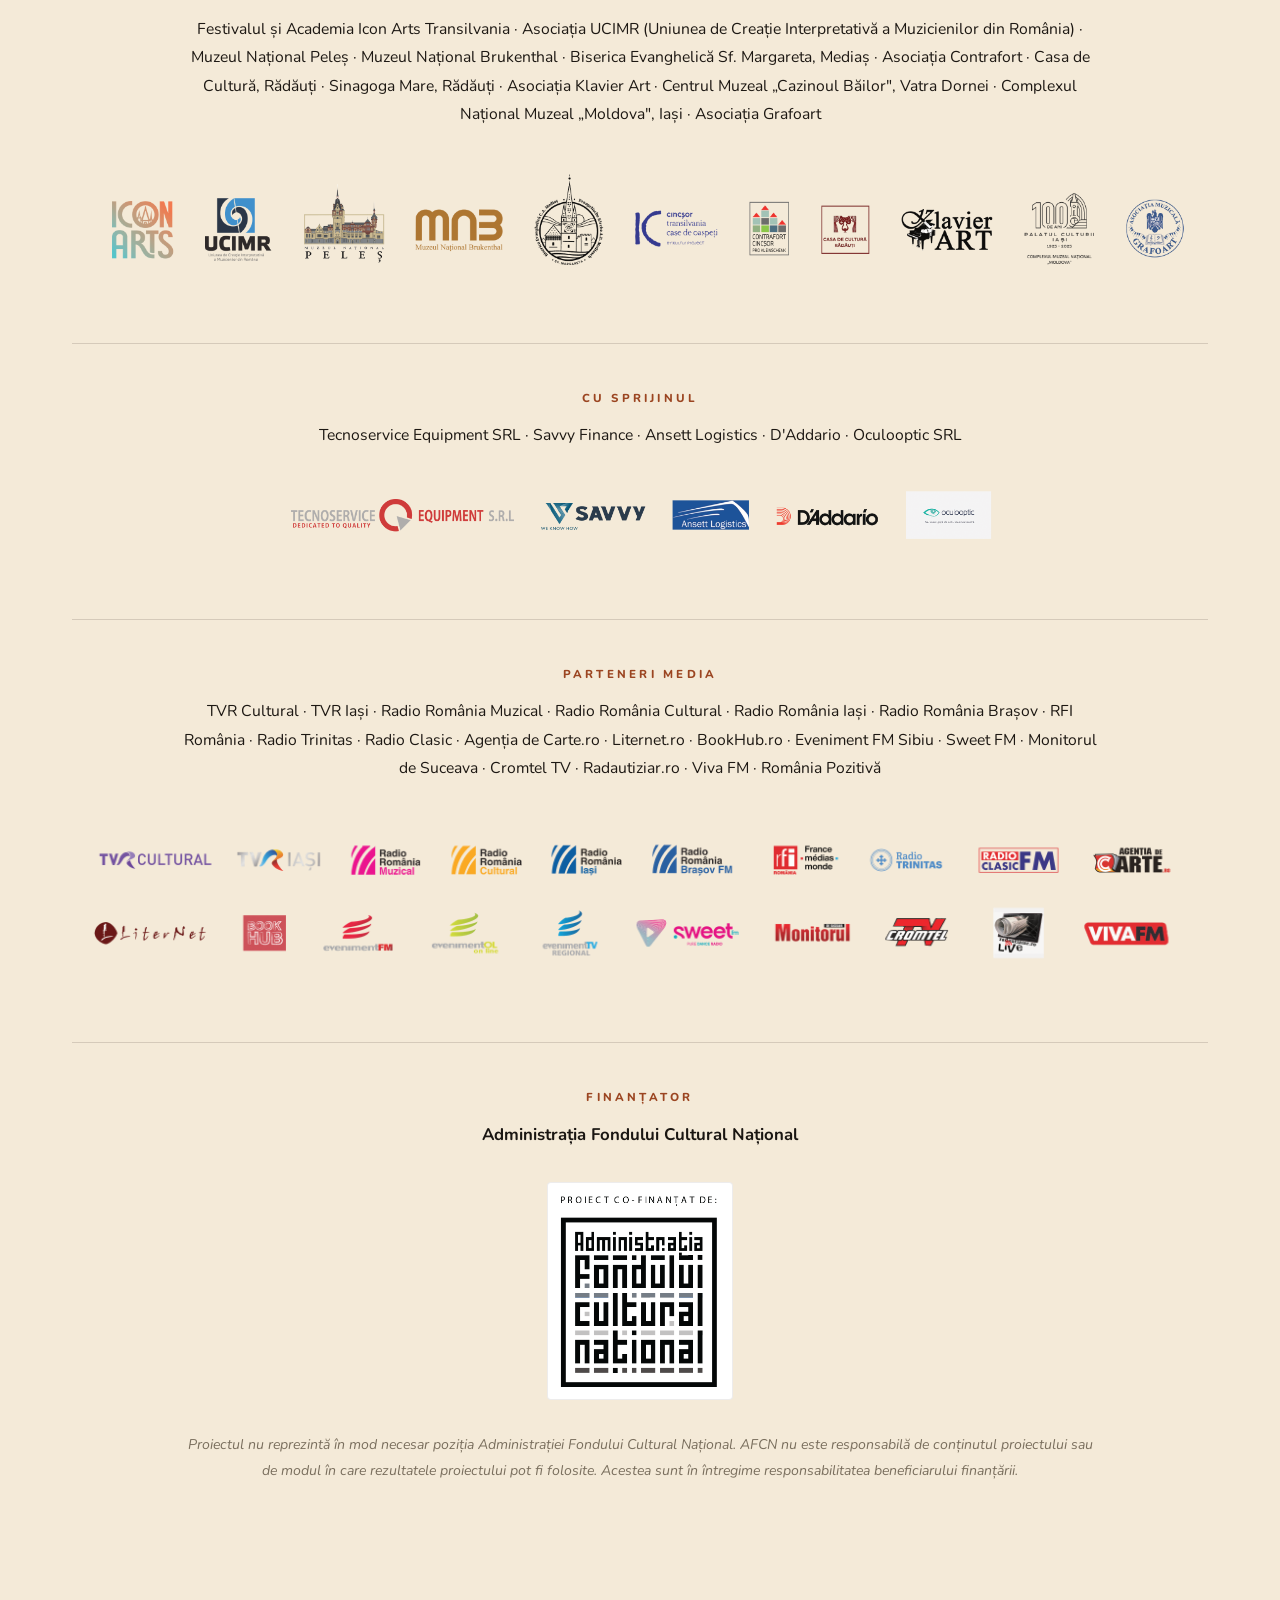
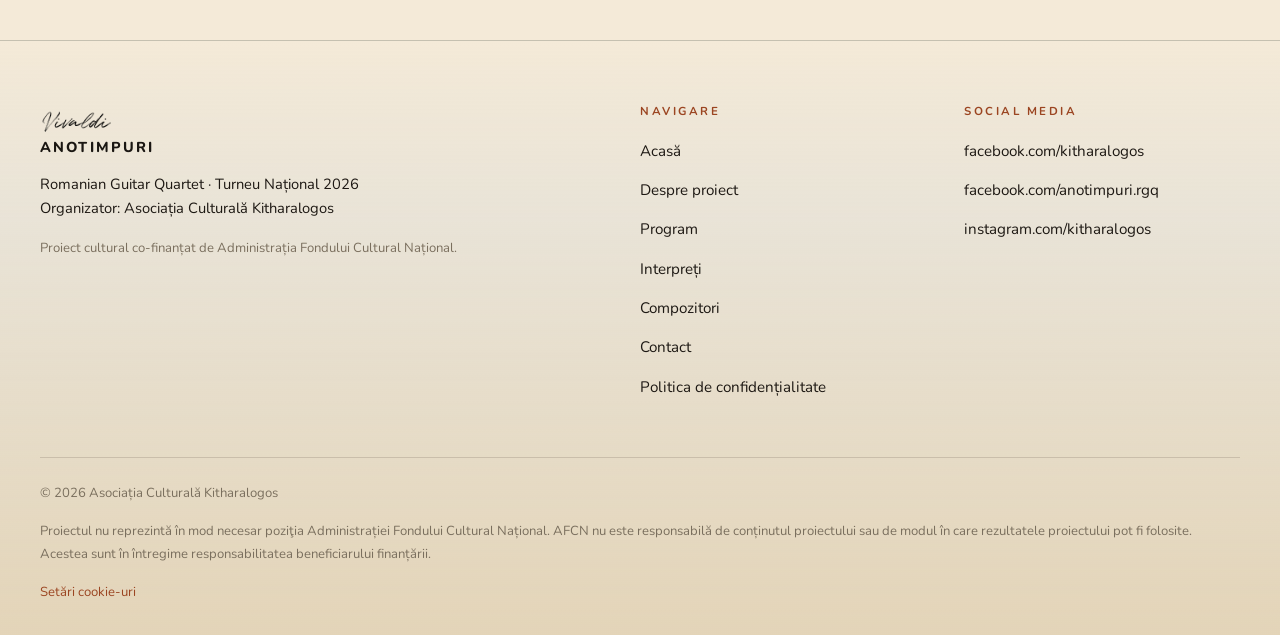
==== commit e9233436: "Update concert details to reflect 10 concerts and venues in the tour description" ====
--- a/about.html
+++ b/about.html
@@ -77,7 +77,7 @@
 
           <div class="quote-block" data-i18n="concept.quote">
             <em>Asociaţia Culturală Kitharalogos</em> propune o călătorie muzicală –
-            9 concerte în spații de patrimoniu, unde anotimpurile — asemenea lucrărilor lui
+            10 concerte în spații de patrimoniu, unde anotimpurile — asemenea lucrărilor lui
             Vivaldi — au lăsat în ziduri ecouri de primăveri abia născute, de triluri limpezi
             de păsări, de furtuni trecătoare de vară și de ierni aspre.
           </div>
@@ -85,7 +85,7 @@
           <p data-i18n="concept.p2">
             De la repere emblematice precum <strong>Castelul Peleș</strong>, <strong>Palatul
             Brukenthal</strong> sau <strong>Palatul Culturii din Iași</strong> la locuri mai
-            puțin cunoscute — <strong>Biserica fortificată din Cincșor</strong>,
+            puțin cunoscute — <strong>Bisericile fortificate din Cincșor și Moșna</strong>,
             <strong>Sinagoga Mare din Rădăuți</strong> sau <strong>Cazinoul din Vatra
             Dornei</strong> — călătoria inițiată de cei 4 chitariști creează o punte între
             timpuri, unde culorile calde ale sunetelor freamătă între zidurile străvechi,
@@ -148,7 +148,7 @@
         <div class="section-header reveal">
           <span class="eyebrow" data-i18n="prog.eyebrow">Calendarul turneului</span>
           <h2 data-i18n="prog.h2">Program</h2>
-          <p data-i18n="prog.intro">Cele nouă concerte ale turneului, în ordine cronologică.</p>
+          <p data-i18n="prog.intro">Cele zece concerte ale turneului, în ordine cronologică.</p>
         </div>
         <ol class="program-list reveal">
           <li class="sold-out"><span class="program-date" data-i18n="prog.d1">25 iulie</span><span class="program-city">Sinaia</span><span class="program-venue" data-i18n="prog.v1">Castelul Peleș · Sala Mare de Concerte</span><span class="btn btn--small btn--coral is-disabled" aria-disabled="true" data-i18n="prog.book1">Rezervă via email</span><span class="sold-out-overlay" aria-hidden="true"><span data-i18n="prog.soldout">Locuri epuizate</span></span></li>
@@ -157,6 +157,7 @@
           <li><span class="program-date" data-i18n="prog.d4">31 iulie</span><span class="program-city">Biertan</span><span class="program-venue" data-i18n="prog.v4">Biserica Fortificată din Biertan</span></li>
           <li><span class="program-date" data-i18n="prog.d5">1 august</span><span class="program-city">Cincșor</span><span class="program-venue" data-i18n="prog.v5">Biserica Fortificată din Cincșor</span></li>
           <li><span class="program-date" data-i18n="prog.d6">2 august</span><span class="program-city">Râșnov</span><span class="program-venue" data-i18n="prog.v6">Biserica Evanghelică din Râșnov</span></li>
+          <li><span class="program-date" data-i18n="prog.d7">4 august</span><span class="program-city">Moșna</span><span class="program-venue" data-i18n="prog.v7">Biserica Fortificată din Moșna</span></li>
           <li><span class="program-date" data-i18n="prog.d8">7 august</span><span class="program-city">Rădăuți</span><span class="program-venue" data-i18n="prog.v8">Sinagoga Mare din Rădăuți</span></li>
           <li><span class="program-date" data-i18n="prog.d9">8 august</span><span class="program-city">Vatra Dornei</span><span class="program-venue" data-i18n="prog.v9">Cazinoul din Vatra Dornei</span></li>
           <li><span class="program-date" data-i18n="prog.d10">9 august</span><span class="program-city">Iași</span><span class="program-venue" data-i18n="prog.v10">Palatul Culturii · Sala Voievozilor</span></li>
@@ -170,7 +171,7 @@
       <div class="container container--narrow">
         <div class="section-header reveal">
           <span class="eyebrow" data-i18n="ven.eyebrow">Spații de patrimoniu</span>
-          <h2 data-i18n="ven.h2">Cele 9 locuri</h2>
+          <h2 data-i18n="ven.h2">Cele 10 locuri</h2>
         </div>
         <div class="venue-list reveal">
           <div class="venue-item">
@@ -196,6 +197,10 @@
           <div class="venue-item">
             <div class="name" data-i18n="ven.n6">Biserica Evanghelică</div>
             <div class="loc" data-i18n="ven.l6">Râșnov</div>
+          </div>
+          <div class="venue-item">
+            <div class="name" data-i18n="ven.n7">Biserica Fortificată</div>
+            <div class="loc" data-i18n="ven.l7">Moșna</div>
           </div>
           <div class="venue-item">
             <div class="name" data-i18n="ven.n8">Sinagoga Mare</div>
--- a/css/styles.css
+++ b/css/styles.css
@@ -632,9 +632,9 @@
 }
 .event-note {
   margin-top: 1.5rem;
-  font-size: 0.9rem;
+  font-size: 1rem;
   font-style: italic;
-  color: var(--warm-grey);
+  color: var(--charcoal);
   line-height: 1.6;
 }
 
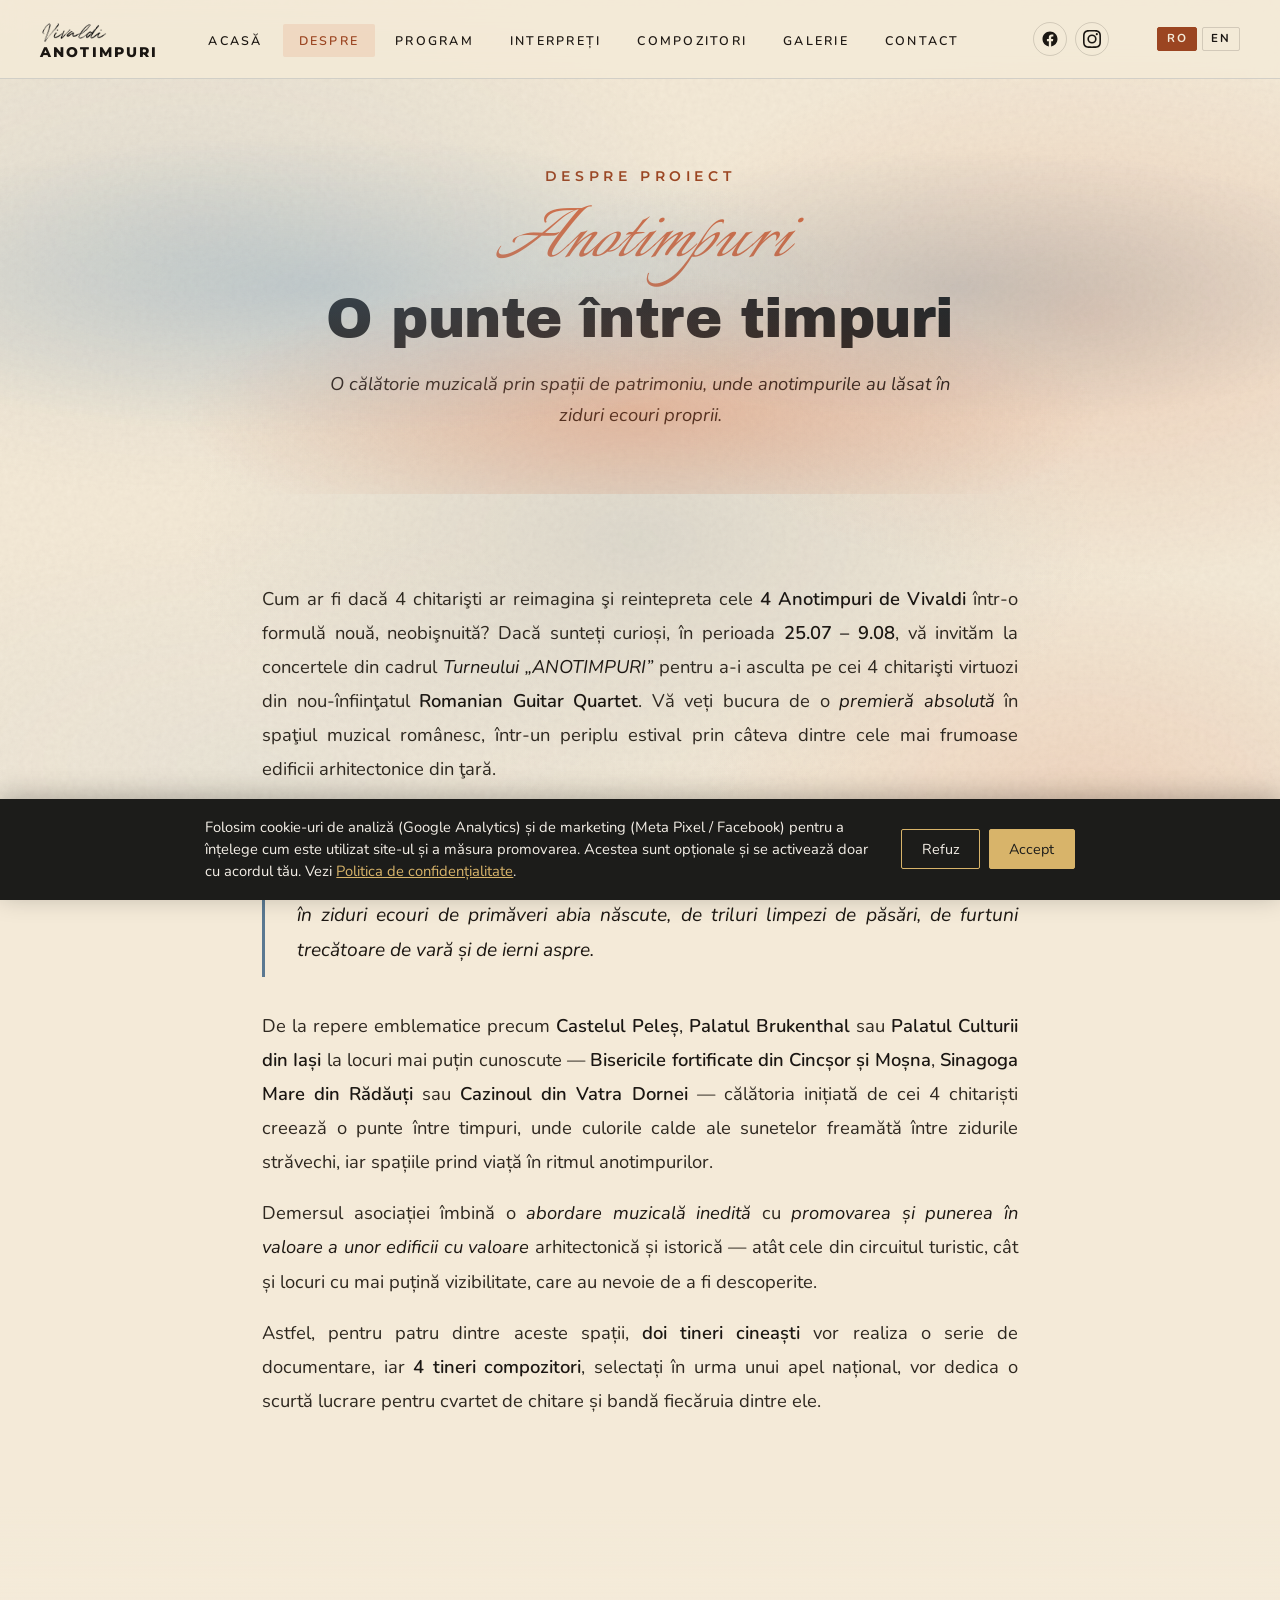
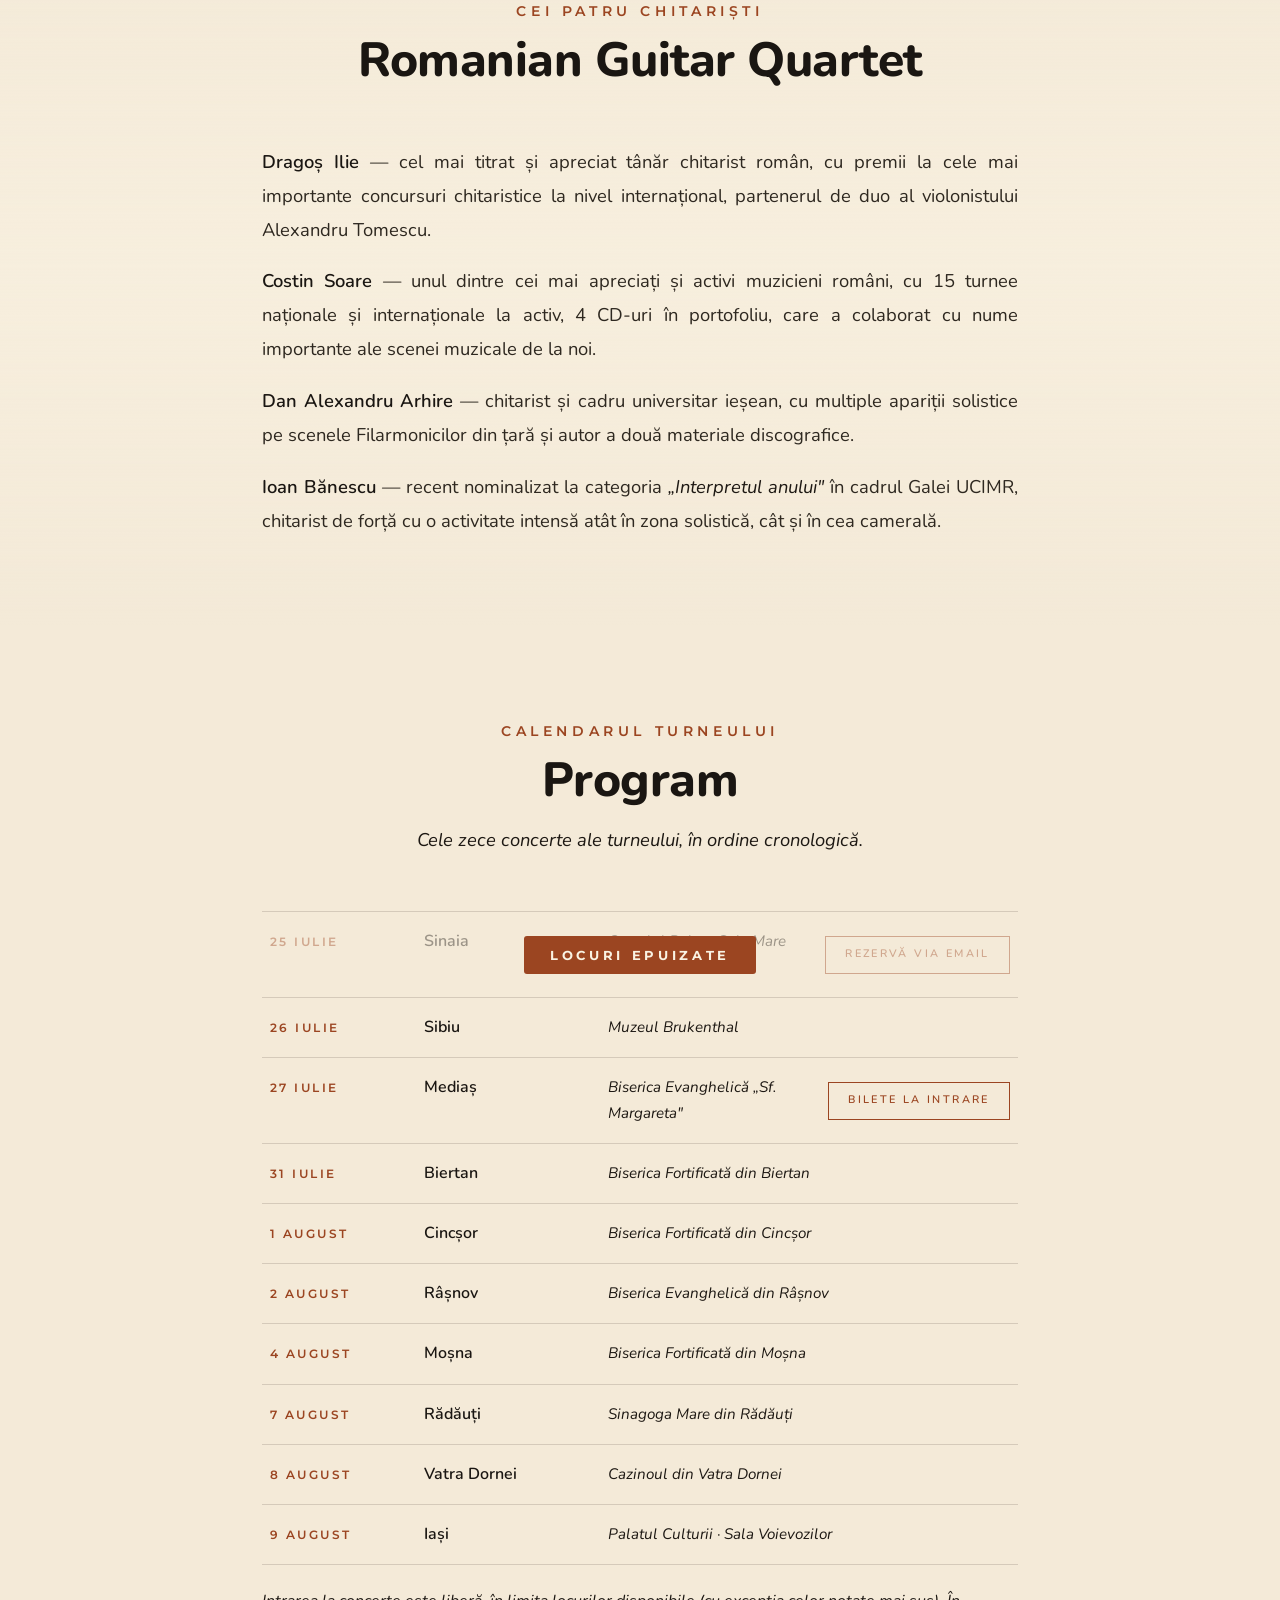
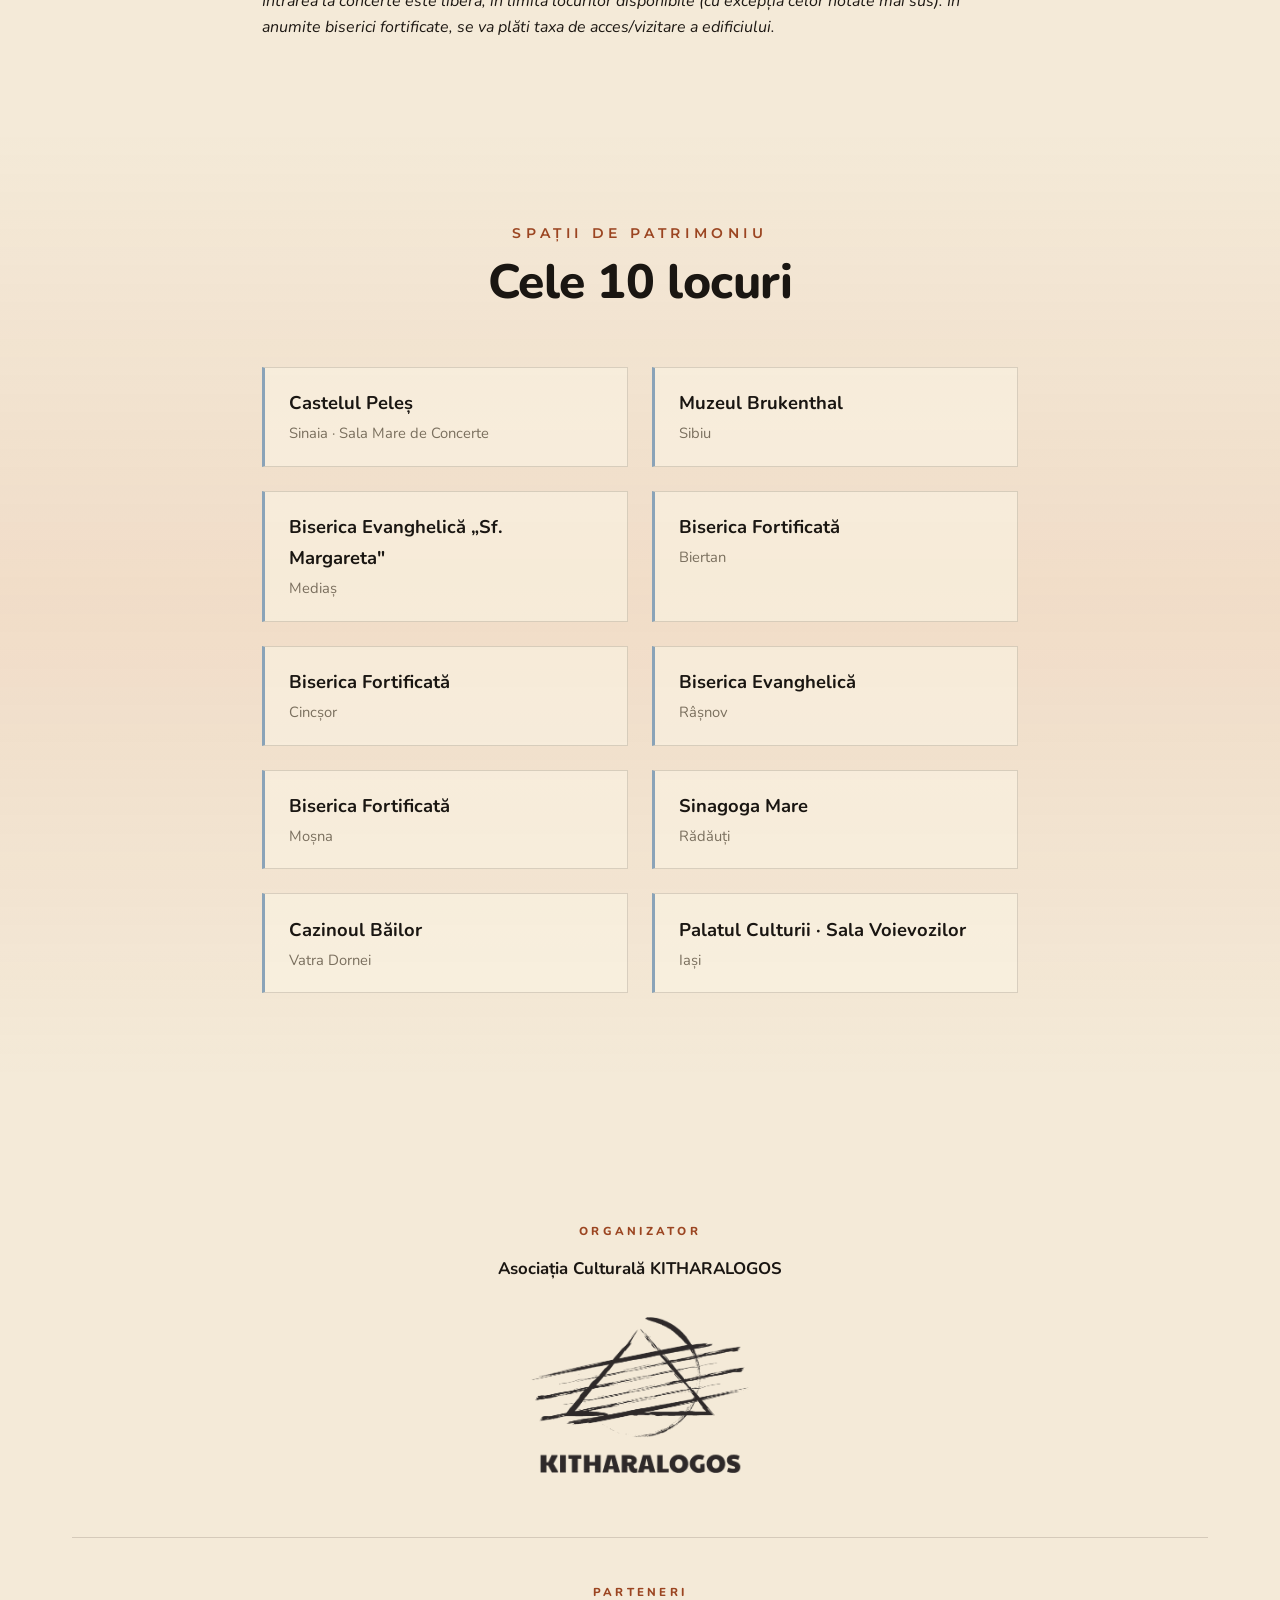
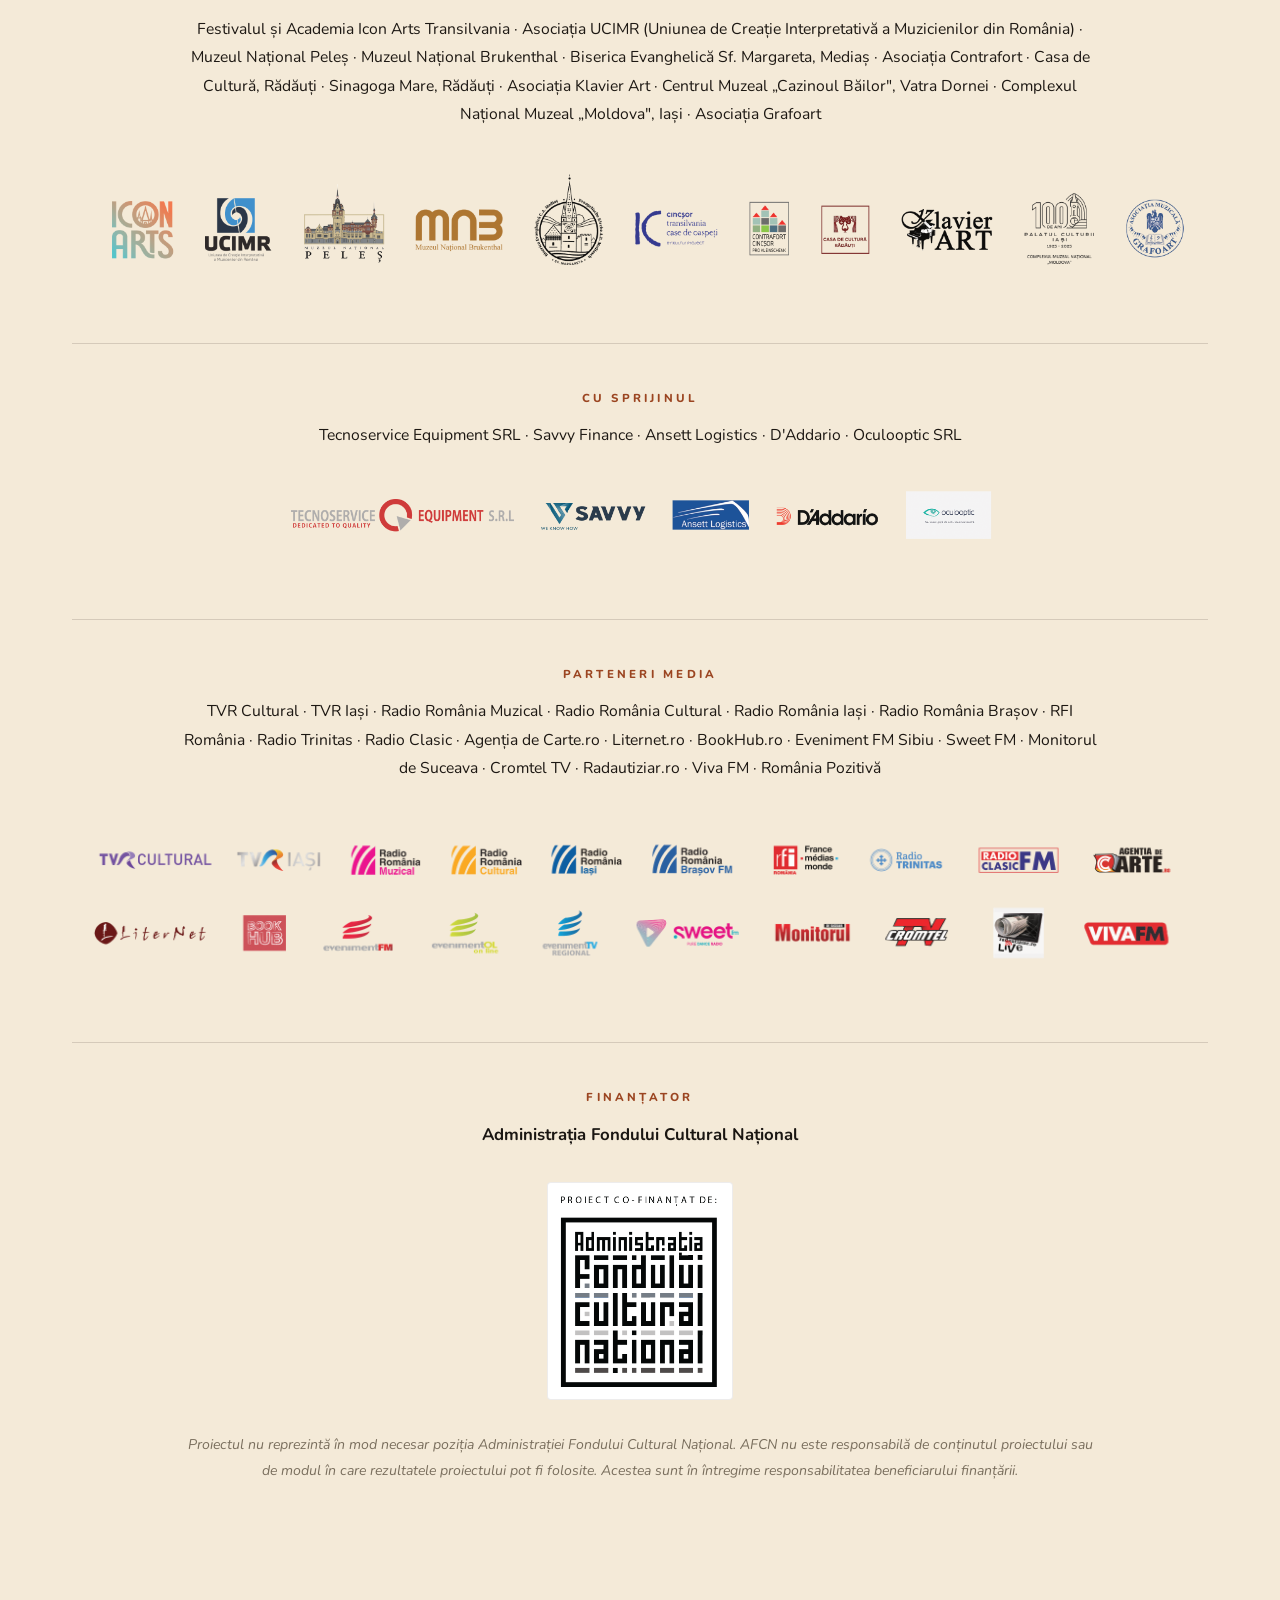
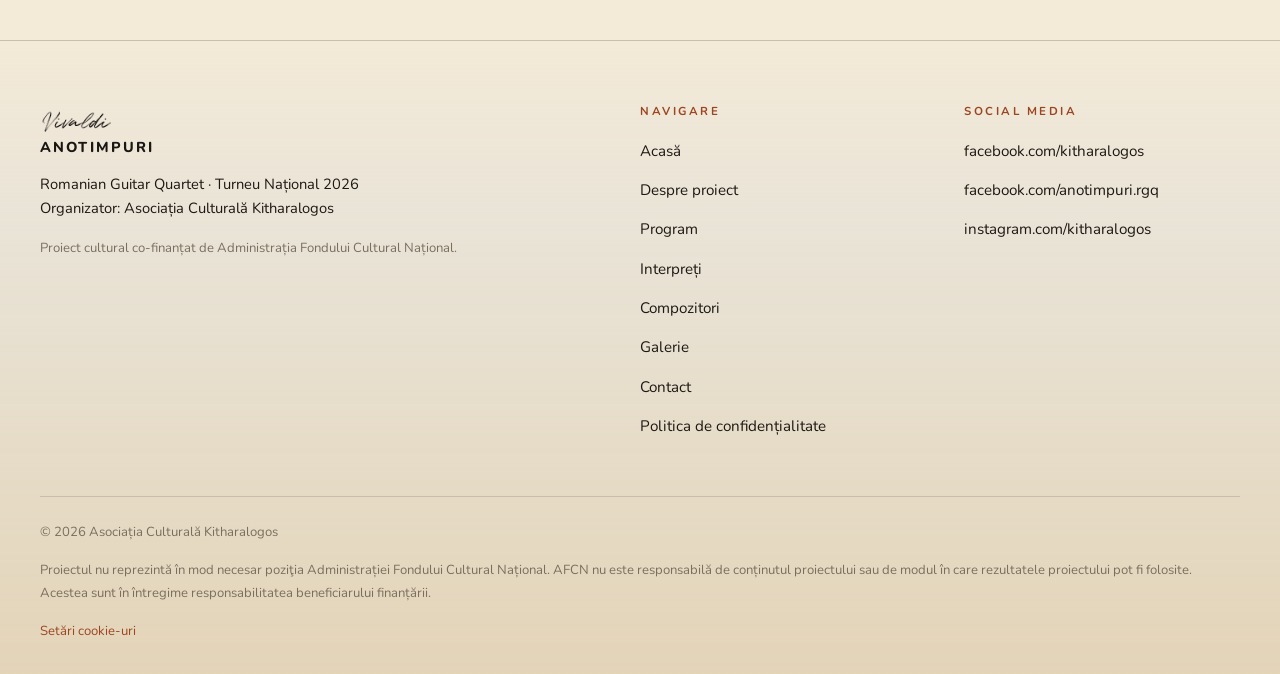
==== commit 95bfffc9: "added ab for photos" ====
--- a/about.html
+++ b/about.html
@@ -23,6 +23,7 @@
           <li><a href="index.html#concerte" data-i18n="nav.program">Program</a></li>
           <li><a href="index.html#muzicieni" data-i18n="nav.performers">Interpreți</a></li>
           <li><a href="index.html#compozitori" data-i18n="nav.composers">Compozitori</a></li>
+          <li><a href="galerie.html" data-i18n="nav.gallery">Galerie</a></li>
           <li><a href="contact.html" data-i18n="nav.contact">Contact</a></li>
         </ul>
       </nav>
@@ -224,7 +225,7 @@
       <div class="container">
 
         <div class="partners reveal" style="margin-top:0; border-top:none; padding-top:0;">
-          
+
         <div class="section-header reveal"> </div>
           <h4 data-i18n="part.organizer">Organizator</h4>
           <p style="font-family:var(--font-heading); font-weight:700; color:var(--ink); font-size:1.05rem;" data-i18n="part.organizerName">
@@ -313,6 +314,7 @@
             <li><a href="index.html#concerte" data-i18n="foot.navProgram">Program</a></li>
             <li><a href="index.html#interpreti" data-i18n="foot.navPerformers">Interpreți</a></li>
             <li><a href="index.html#compozitori" data-i18n="foot.navComposers">Compozitori</a></li>
+            <li><a href="galerie.html" data-i18n="foot.navGallery">Galerie</a></li>
             <li><a href="contact.html" data-i18n="foot.navContact">Contact</a></li>
             <li><a href="confidentialitate.html" data-i18n="foot.navPrivacy">Politica de confidențialitate</a></li>
           </ul>
--- a/css/styles.css
+++ b/css/styles.css
@@ -831,6 +831,52 @@
 }
 .form-group textarea { min-height: 160px; resize: vertical; }
 
+/* --- Câmp-capcană pentru boți (honeypot) ---
+   Ascuns pentru oameni, dar vizibil pentru scripturile automate.
+   NU folosi display:none — unii boți îl detectează. */
+.hp-field {
+  position: absolute !important;
+  left: -9999px !important;
+  width: 1px;
+  height: 1px;
+  overflow: hidden;
+  opacity: 0;
+  pointer-events: none;
+}
+
+/* --- Întrebarea de verificare --- */
+.form-group--captcha input {
+  max-width: 220px;
+}
+.form-group--captcha label span {
+  font-family: var(--font-body);
+  font-size: 1rem;
+  font-weight: 700;
+  color: var(--summer-deep);
+  letter-spacing: 0;
+}
+
+/* --- Mesajul de stare de sub buton --- */
+.form-status {
+  margin-top: 1.1rem;
+  font-size: 0.95rem;
+  line-height: 1.5;
+  min-height: 1.4em;
+}
+.form-status--success {
+  color: var(--summer-deep);
+  font-weight: 600;
+}
+.form-status--error {
+  color: #b3402a;
+}
+
+/* --- Butonul în timpul trimiterii --- */
+#send-btn:disabled {
+  opacity: 0.55;
+  cursor: wait;
+}
+
 /* --- PAGE HERO (sub-pages) --- */
 .page-hero {
   padding: 5rem 2rem 4rem;
